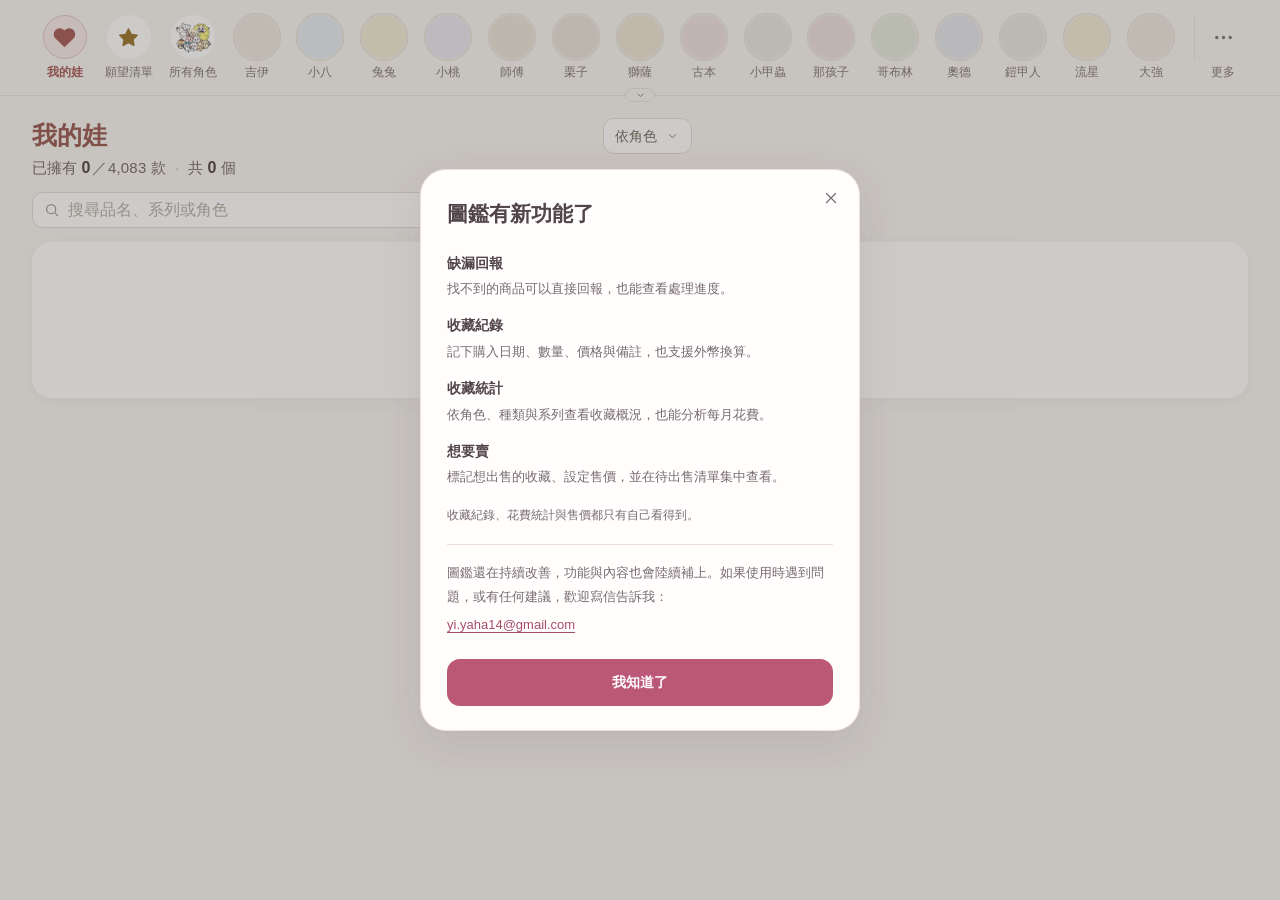
==== 吉伊卡哇圖鑑/index.html @ 2efb7749 "頁面更新" ====
<!doctype html>
<html lang="zh-Hant-TW">
<head>
  <meta charset="utf-8">
  <meta name="viewport" content="width=device-width, initial-scale=1">
  <meta name="theme-color" content="#F7F5F1">
  <meta name="description" content="依角色、種類與系列瀏覽吉伊卡哇商品，整理我的娃。">
  <meta property="og:type" content="website">
  <meta property="og:locale" content="zh_TW">
  <meta property="og:site_name" content="吉伊卡哇圖鑑">
  <meta property="og:title" content="吉伊卡哇圖鑑">
  <meta property="og:description" content="依角色、種類與系列瀏覽吉伊卡哇商品，整理我的娃。">
  <meta property="og:image" content="https://yi-yaha.github.io/chiikawa-collection/assets/favicon-512.png">
  <meta property="og:image:type" content="image/png">
  <meta property="og:image:width" content="512">
  <meta property="og:image:height" content="512">
  <meta property="og:image:alt" content="吉伊卡哇圖鑑的吉伊圖示">
  <meta name="twitter:card" content="summary">
  <meta name="twitter:title" content="吉伊卡哇圖鑑">
  <meta name="twitter:description" content="依角色、種類與系列瀏覽吉伊卡哇商品，整理我的娃。">
  <meta name="twitter:image" content="https://yi-yaha.github.io/chiikawa-collection/assets/favicon-512.png">
  <meta name="twitter:image:alt" content="吉伊卡哇圖鑑的吉伊圖示">
  <title>吉伊卡哇圖鑑</title>
  <link rel="icon" type="image/x-icon" sizes="16x16 32x32 48x48" href="./favicon.ico?v=02b96246e090374e">
  <link rel="icon" type="image/png" sizes="16x16" href="./assets/favicon-16.png?v=c9e48b28753a9ed9">
  <link rel="icon" type="image/png" sizes="32x32" href="./assets/favicon-32.png?v=df3fbaeb64ed74fc">
  <link rel="icon" type="image/png" sizes="512x512" href="./assets/favicon-512.png?v=26e9acd5b5eeaf6b">
  <link rel="apple-touch-icon" sizes="180x180" href="./assets/apple-touch-icon.png?v=60efe155ab7622e9">
  <link rel="stylesheet" href="./styles.css?v=72b4edb3da004c3e">
  <link rel="stylesheet" href="./purchase.css?v=72b4edb3da004c3e">
  <link rel="stylesheet" href="./account.css?v=72b4edb3da004c3e">
  <link rel="stylesheet" href="./collection-overview.css?v=72b4edb3da004c3e">
  <link rel="stylesheet" href="./report.css?v=72b4edb3da004c3e">
  <script type="module" src="./app.mjs?v=72b4edb3da004c3e"></script>
  <meta name="chiikawa-site-version" content="72b4edb3da004c3e">
</head>
<body>
  <a class="skip-link" href="#catalog">跳到圖鑑內容</a>
  <header class="site-header">
    <div class="header-inner">
      <nav class="character-nav" id="character-nav" aria-label="選擇我的娃、願望清單、所有角色或個別角色">
        <div class="character-picker-heading" id="character-picker-heading" hidden><span class="character-picker-title">所有角色</span><span class="character-sort-hint">長按拖曳頭貼，調整順序</span></div>
        <span id="character-sort-help" class="visually-hidden">展開後可長按拖曳角色頭貼調整順序，或按住 Alt 搭配方向鍵移動。我的娃、願望清單與所有角色固定在最前面。</span>
        <span id="character-sort-status" class="visually-hidden" role="status" aria-live="polite"></span>
        <div id="character-tabs" class="character-tabs"><span class="loading-label">載入角色…</span></div>
        <button class="icon-button character-toggle" id="character-toggle" type="button" aria-label="展開所有角色" aria-expanded="false" aria-controls="character-tabs" disabled><span data-icon="chevron"></span></button>
      </nav>
      <div class="header-actions">
        <div class="menu-anchor">
          <button class="more-tab" id="more-button" aria-label="更多選項" aria-expanded="false" aria-controls="more-menu"><span class="more-avatar"><span data-icon="more"></span><span id="more-notification-dot" class="notification-dot" aria-hidden="true" hidden></span></span><span>更多</span></button>
          <div class="more-menu" id="more-menu" hidden>
            <button id="open-account" aria-haspopup="dialog" aria-controls="account-dialog"><span data-icon="person"></span><span class="account-menu-copy"><span id="account-menu-name">個人資料</span><small id="account-menu-status">登入，讓收藏跟著你</small></span></button>
            <button id="open-friends" aria-haspopup="dialog" aria-controls="friends-dialog"><span data-icon="friends"></span>好友<span id="friends-menu-badge" class="friends-menu-badge" hidden></span></button>
            <div class="menu-divider"></div>
            <button id="open-settings" aria-haspopup="dialog" aria-controls="settings-dialog" disabled><span data-icon="sliders"></span>收藏設定</button>
            <button id="open-selling" aria-haspopup="dialog" aria-controls="selling-dialog" disabled><span data-icon="sale"></span>待出售清單</button>
            <div class="menu-divider"></div>
            <button id="open-data"><span data-icon="box"></span>資料管理</button>
            <button id="open-guide" aria-haspopup="dialog" aria-controls="guide-dialog"><span data-icon="info"></span>使用說明</button>
            <button id="share-catalog" type="button"><span data-icon="share"></span>分享圖鑑</button>
          </div>
        </div>
      </div>
    </div>
  </header>
  <main class="page-shell">
    <section id="catalog" class="catalog" aria-labelledby="catalog-title">
      <div class="catalog-heading">
        <div class="catalog-title-row">
          <h1 id="catalog-title"></h1>
          <label hidden><select id="grouping-select" aria-label="排列方式" disabled><option value="character">依角色</option><option value="type">依種類</option><option value="series">依系列</option></select></label>
        </div>
        <p id="result-count" class="layout-summary" role="status" aria-live="polite">正在整理圖鑑…</p>
      </div>
      <div class="filters">
        <div class="filter-controls">
          <div class="search-filter-row">
            <label class="search-control"><span data-icon="search"></span><input id="catalog-search" type="search" placeholder="搜尋品名、系列或角色" aria-label="搜尋品名、系列名稱或角色" autocomplete="off"></label>
            <button class="filter-toggle" id="filter-toggle" aria-label="展開地區、種類與系列篩選" aria-expanded="false" aria-controls="filter-options"><span data-icon="sliders"></span><span id="filter-toggle-label">篩選</span><span class="filter-count" id="filter-count" hidden>0</span><span class="filter-toggle-chevron" data-icon="chevron"></span></button>
          </div>
          <div id="filter-options" class="filter-options" hidden>
            <label class="select-control"><select id="region-filter" aria-label="篩選地區"><option value="">全部地區</option></select><span data-icon="chevron"></span></label>
            <label class="select-control"><select id="type-filter" aria-label="篩選種類"><option value="">全部種類</option></select><span data-icon="chevron"></span></label>
            <div class="series-anchor">
              <button id="series-toggle" class="select-control series-toggle" aria-label="篩選系列：全部系列" aria-haspopup="dialog" aria-expanded="false" aria-controls="series-popover"><span id="series-label">全部系列</span><span data-icon="chevron"></span></button>
              <div id="series-popover" class="series-popover" role="dialog" aria-label="選擇系列" hidden>
                <div class="series-popover-tools">
                  <div class="series-search-wrap"><span data-icon="search"></span><input id="series-search" type="search" placeholder="搜尋系列或分類" aria-label="搜尋系列或分類" autocomplete="off"></div>
                  <button type="button" class="series-popover-close" data-close-filter-menu aria-label="關閉系列選單"><span data-icon="close"></span></button>
                </div>
                <div id="series-options" class="series-options"></div>
              </div>
            </div>
          </div>
        </div>
      </div>
      <div class="catalog-toolbar">
        <div class="ownership-control" id="ownership-control" role="group" aria-label="篩選擁有狀態" hidden>
          <button type="button" data-ownership="all" class="active" aria-pressed="true">全部</button>
          <button type="button" data-ownership="owned" aria-pressed="false">已擁有</button>
          <button type="button" data-ownership="unowned" aria-pressed="false">未擁有</button>
        </div>
      </div>
      <p id="result-context" class="result-context" role="status" aria-live="polite" hidden></p>
      <div class="filter-summary"><div id="active-filters" class="active-filters"></div><button id="reset-filters" class="text-button" hidden><span data-icon="reset"></span>重設篩選</button></div>
      <div id="catalog-content" aria-busy="true"><div class="product-grid skeleton-grid" aria-hidden="true"><div></div><div></div><div></div><div></div><div></div><div></div></div></div>
    </section>

  </main>
  <footer class="privacy-footer"><a href="./privacy.html">隱私權與資料說明</a></footer>

  <dialog id="detail-dialog" class="detail-dialog" aria-labelledby="detail-title"><div id="detail-content"></div></dialog>
  <dialog id="guide-dialog" class="panel-dialog guide-dialog" aria-labelledby="guide-title" aria-describedby="guide-description">
    <div class="dialog-heading"><h2 id="guide-title">使用說明</h2><button class="icon-button" data-close="guide-dialog" aria-label="關閉使用說明" autofocus><span data-icon="close"></span></button></div>
    <p id="guide-description" class="dialog-description">記錄收藏、查看花費，或回報還沒收錄的商品。點選下方項目查看操作方式。</p>
    <p class="guide-example">同一款有 <strong>3 個</strong>，就是 <strong>1 款、3 個</strong>。</p>
    <div class="guide-topics">
      <details class="guide-topic" open>
        <summary>怎麼記錄收藏與願望？<span data-icon="chevron"></span></summary>
        <div class="guide-copy">
          <p>在角色圖鑑、所有角色與「我的娃」裡，點商品圖片切換收藏，加入時先記為 1 個並顯示實心愛心；取消後愛心完全消失。點右下角的 ⓘ 開啟商品詳情，可以調整收藏數量。</p>
          <p>還沒擁有、但想收藏的商品，可以點星星加入願望清單。在願望清單裡，點圖片不會變更收藏或願望；點星星並確認後才會移除。要加入收藏，可點 ⓘ 進入商品詳情操作，加入後會自動移出願望清單；願望不計入已收藏款數與持有個數。</p>
          <p>將收藏數量調為 0，就會移出「我的娃」。已填寫的購入紀錄仍會保留；誤刪收藏時，可按提示中的「復原」。</p>
        </div>
      </details>
      <details class="guide-topic">
        <summary>怎麼記錄購入日期、金額與備註？<span data-icon="chevron"></span></summary>
        <div class="guide-copy">
          <p>開啟商品詳情後，在收藏數量下方點鉛筆圖示，填寫這筆的數量、購入日期、單價與備註。日期與金額都可選填，只記備註也可以。</p>
          <p>金額請填<strong>每個的單價</strong>。例如同筆買 3 個、每個 500 元，合計就是 1,500 元；不同日期或價格可分筆記錄。</p>
          <p>需要換算外幣時，先選幣別；台幣、外幣與匯率任填兩格，就會自動計算另一格。填寫完成後，記得按「儲存」。</p>
          <p>減少收藏數量時，購入紀錄仍會保留；刪除購入紀錄則不會改變收藏數量。</p>
        </div>
      </details>
      <details class="guide-topic">
        <summary>怎麼查看收藏統計與花費？<span data-icon="chevron"></span></summary>
        <div class="guide-copy">
          <p>到右上角「⋯ → 收藏統計」，在「收藏概況」查看已收藏款數與持有個數，並依角色、種類或系列查看明細。篩選地區、種類及系列時，概況中的數字與完整度會一起更新。</p>
          <p>「花費分析」可選擇 3、6 或 12 個月，再左右滑動查看其他時段。日期、花費合計、圖表與明細會一起更新。</p>
          <p>點「明細」、月份或花費分布中的項目，可以查看對應的購入紀錄。</p>
          <p>花費依<strong>台幣單價 × 數量</strong>計算，未填台幣金額或購入日期的紀錄不列入這裡的花費合計，原有紀錄仍保留。</p>
        </div>
      </details>
      <details class="guide-topic">
        <summary>怎麼使用「想要賣」與待出售清單？<span data-icon="chevron"></span></summary>
        <div class="guide-copy">
          <p>在商品詳情開啟「想要賣」，可填寫台幣售價，商品圖片會出現紅色「FOR SALE」標示。設定與售價會自動儲存，關閉「想要賣」也會保留上次售價。</p>
          <p>到「⋯ → 待出售清單」，可集中查看已標記、且仍有收藏數量的商品；點圖片可開啟商品詳情。</p>
          <p>賣出後，請自行調整收藏數量；數量為 0 時會移出清單。購入紀錄會保留，目前不記錄出售收入。這份清單與售價只有自己看得到。</p>
        </div>
      </details>
      <details class="guide-topic">
        <summary>找不到商品，怎麼回報？<span data-icon="chevron"></span></summary>
        <div class="guide-copy">
          <p>先試著搜尋品名、系列或角色；如果還沒收錄，到「⋯ → 回報缺少商品」填寫商品或系列名稱，再提供參考連結或商品圖片，也可以補充缺少的款式。</p>
          <p>不用登入也能回報，最多可附 3 張圖片。送出後，到回報頁面的「我的回報」查看處理進度與回覆；有更新時，「⋯」與回報入口會顯示提醒。</p>
          <p>未登入時，請用原本的瀏覽器查看回報；登入後送出的回報，可在同一帳號的其他裝置查看。回報內容與圖片不會直接公開。</p>
        </div>
      </details>
      <details id="guide-progress" class="guide-topic">
        <summary>收藏款數、持有個數與進度怎麼算？<span data-icon="chevron"></span></summary>
        <div class="guide-copy">
          <p>標題下的「已擁有」是目前角色或圖鑑範圍內擁有的不同款數，斜線後是收錄總款數；總個數則包含同款重複收藏的數量。</p>
          <p>到「⋯ → 收藏設定」勾選想納入目標的種類，就會計入角色頭貼外圈的進度，種類名稱旁也會顯示「目標」。同款有多個，進度仍只計 1 款。</p>
          <p>未勾選的種類照常記錄收藏款數與持有個數。搜尋與篩選只縮小下方商品清單，標題下保留目前角色或整個圖鑑的總覽，頭貼外圈仍顯示該角色的整體目標進度。</p>
          <p>自己與好友的「收藏概況」都依實際收藏計算，不受收藏目標的勾選影響。系列完整度以目前篩選範圍的圖鑑款數計算。</p>
        </div>
      </details>
      <details class="guide-topic">
        <summary>怎麼搜尋、篩選與調整畫面？<span data-icon="chevron"></span></summary>
        <dl class="guide-options">
          <div><dt>搜尋與篩選</dt><dd>可搜尋品名、系列或角色。角色圖鑑與所有角色可切換「全部／已擁有／未擁有」，再搭配搜尋右側篩選圖示中的地區、種類與系列。系列可逐層展開與搜尋；收起篩選區後，已選條件仍會套用，圖示旁的小圓點表示已有篩選條件。</dd></div>
          <div><dt>排列方式</dt><dd>點選圖鑑標題右側的排列按鈕，可選擇依角色、種類或系列排列，選項依目前頁面顯示。選擇特定系列時，會切換為依系列排列。</dd></div>
          <div><dt>角色順序</dt><dd>展開上方頭貼列後，長按並拖曳角色；電腦可直接拖曳。順序會自動儲存，「我的娃」與願望清單也會沿用。</dd></div>
          <div><dt>暱稱與頭貼</dt><dd>登入後，到「⋯ → 個人資料」修改。</dd></div>
        </dl>
      </details>
      <details class="guide-topic">
        <summary>怎麼查看好友的收藏？<span data-icon="chevron"></span></summary>
        <div class="guide-copy">
          <p>登入後，到「⋯ → 好友」加入好友，就能查看彼此的收藏與願望清單，也能比較收藏。</p>
          <p>查看好友的商品時，點圖片或 ⓘ 可以開啟詳情。這裡的收藏、願望與購入紀錄操作，都是更新<strong>自己的圖鑑</strong>，不會更改好友的資料。</p>
          <p>購入紀錄、花費統計與販售設定只有自己看得到，好友無法查看。</p>
        </div>
      </details>
      <details class="guide-topic">
        <summary>紀錄會存在哪裡？怎麼備份？<span data-icon="chevron"></span></summary>
        <div class="guide-copy">
          <p>未登入時，紀錄儲存在目前使用的瀏覽器；登入後可與帳號同步，在手機與電腦接續使用。</p>
          <p>到「⋯ → 資料管理」可匯出或匯入備份，保留收藏數量、購入紀錄、願望清單、販售設定與售價、角色順序及收藏設定。</p>
          <p>同一份備份重複匯入，數量不會累加；同款保留較大的收藏數量，購入紀錄與販售設定則保留目前已有的內容。</p>
        </div>
      </details>
      <details class="guide-topic">
        <summary>有問題或建議，怎麼聯絡？<span data-icon="chevron"></span></summary>
        <div class="guide-copy">
          <p>圖鑑還在持續改善，功能與內容也會陸續補上。如果使用時遇到問題，或有任何建議，歡迎寫信告訴我：</p>
          <p><a href="mailto:yi.yaha14@gmail.com">yi.yaha14@gmail.com</a></p>
          <p>如果是商品或系列還沒收錄，也可以直接使用「⋯ → 回報缺少商品」。</p>
        </div>
      </details>
    </div>
    <div class="guide-footer"><button class="primary-button" data-close="guide-dialog">知道了</button></div>
  </dialog>
  <dialog id="remove-dialog" class="panel-dialog compact-dialog" aria-labelledby="remove-title" aria-describedby="remove-description"><div class="warning-icon" data-icon="heart"></div><h2 id="remove-title">移出我的娃？</h2><p id="remove-description"></p><div class="confirm-actions"><button class="secondary-button" data-close="remove-dialog" autofocus>先保留</button><button class="danger-button" id="confirm-remove">確認移除</button></div></dialog>
  <dialog id="selling-dialog" class="panel-dialog selling-dialog" aria-labelledby="selling-title">
    <div class="selling-dialog-header"><div class="dialog-heading"><div class="selling-title-line"><h2 id="selling-title">待出售清單</h2><button type="button" id="selling-info" class="icon-button selling-info" aria-label="待出售清單說明" aria-haspopup="dialog" aria-controls="selling-help" aria-expanded="false"><span data-icon="info"></span></button></div><button class="icon-button" data-close="selling-dialog" aria-label="關閉待出售清單" autofocus><span data-icon="close"></span></button></div><p id="selling-count" class="selling-count" aria-live="polite"></p></div>
    <div id="selling-content"></div>
  </dialog>
  <dialog id="selling-help" class="panel-dialog selling-help" aria-labelledby="selling-help-title">
    <h2 id="selling-help-title">待出售清單說明</h2>
    <p>賣出後，調整收藏數量；數量為 0 時，會自動移出清單。</p>
    <p>購入紀錄會保留，不記錄出售收入。</p>
    <div class="selling-help-actions"><button type="button" class="secondary-button" data-close="selling-help">知道了</button></div>
  </dialog>
  <dialog id="settings-dialog" class="panel-dialog settings-dialog" aria-labelledby="settings-title" aria-describedby="settings-description">
    <div class="dialog-heading"><h2 id="settings-title">收藏設定</h2><button class="icon-button" data-close="settings-dialog" aria-label="關閉收藏設定" autofocus><span data-icon="close"></span></button></div>
    <p id="settings-description" class="dialog-description">勾選的種類會標示「目標」，並計入角色頭貼外圈進度。<br>所有種類的實際收藏款數與持有個數都會完整記錄。</p>
    <fieldset class="progress-types"><legend>納入收藏目標</legend><div id="progress-type-options" class="progress-type-options"></div></fieldset>
    <p class="settings-note">設定會自動儲存，並隨收藏備份保留。<button id="settings-guide" class="guide-link" aria-haspopup="dialog" aria-controls="guide-dialog">看看進度怎麼算</button></p>
    <div class="settings-footer"><button class="primary-button" data-close="settings-dialog">完成</button></div>
  </dialog>
  <dialog id="data-dialog" class="panel-dialog" aria-labelledby="data-title">
    <div class="dialog-heading"><div><h2 id="data-title">資料管理</h2></div><button class="icon-button" data-close="data-dialog" aria-label="關閉資料管理"><span data-icon="close"></span></button></div>
    <p id="data-description" class="dialog-description">目前收藏儲存在這台裝置。登入帳號後，可以在手機與電腦接續使用，也能繼續匯出備份。</p>
    <div id="cloud-sync-status" class="cloud-sync-status" role="status"><span id="cloud-sync-label">收藏儲存在這台裝置</span><button id="sync-now" class="text-button" hidden>立即同步</button><button id="resolve-sync" class="text-button" hidden>處理同步差異</button></div>
    <button id="import-guest-collection" class="text-button guest-import-button" hidden>帶入這台裝置原有的收藏</button>
    <div class="data-summary"><span data-icon="heart"></span><div><strong id="data-count">0 款收藏，共 0 個</strong><span id="data-wish-count">願望清單 0 款</span></div></div>
    <button id="export-data" class="data-action"><span data-icon="download"></span><span><strong>匯出收藏備份</strong><small>保存收藏數量、願望清單與角色順序</small></span><span data-icon="arrow-right"></span></button>
    <button id="import-data" class="data-action"><span data-icon="upload"></span><span><strong>匯入收藏備份</strong><small>合併收藏與願望清單，套用備份中的排列設定</small></span><span data-icon="arrow-right"></span></button>
    <input id="import-file" type="file" accept="application/json,.json" hidden>
    <p id="data-message" class="data-message" role="status"></p>
    <div class="danger-zone"><div><strong>清除收藏紀錄</strong><p>清空「我的娃」，願望清單與角色順序會保留。</p></div><button id="ask-clear" class="danger-button">清除紀錄</button></div>
  </dialog>
  <dialog id="clear-dialog" class="panel-dialog compact-dialog" aria-labelledby="clear-title"><div class="warning-icon" data-icon="heart"></div><h2 id="clear-title">清除所有收藏紀錄？</h2><p id="clear-description">「我的娃」將會清空，商品圖鑑與角色順序會保留。建議先匯出備份。</p><div class="confirm-actions"><button class="secondary-button" data-close="clear-dialog">先保留</button><button class="danger-button" id="confirm-clear">確認清除收藏</button></div></dialog>
  <div id="toast" class="toast" role="status" aria-live="polite" hidden><span data-icon="check"></span><span id="toast-message"></span><button id="toast-undo" hidden>復原</button></div>
  <noscript><p class="noscript">請開啟瀏覽器的 JavaScript，才能瀏覽圖鑑和儲存收藏。</p></noscript>
</body>
</html>
---- 吉伊卡哇圖鑑/styles.css ----
/* Soft Minimal UI: shared colors, surfaces, and component radii. */
.toast.toast-warning{top:var(--toast-top,16px);bottom:auto;left:var(--toast-left,50%);max-width:var(--toast-width,calc(100vw - 32px));padding:8px 14px;border:0;border-radius:10px;background:var(--coral);color:#fff;box-shadow:0 6px 20px rgba(90,40,40,.2);gap:8px;font-size:13px;line-height:20px;pointer-events:none;opacity:0;transform:translate(-50%,-4px);transition:opacity 160ms ease-out,transform 160ms ease-out}
.toast.toast-warning>[data-icon]{color:#fff}.toast.toast-warning svg{width:16px;height:16px}
.toast.toast-warning.is-visible{opacity:1;transform:translate(-50%,0)}
@media(prefers-reduced-motion:reduce){.toast.toast-warning,.toast.toast-warning.is-visible{transform:translateX(-50%);transition:opacity 160ms ease-out}}
html[data-focus-mode="keyboard"] .toast.toast-warning{transition:none;transform:translateX(-50%)}
:root {
  --wish: #9B772E;
  --wish-bg: #FAF2DF;
  --bg: #F7F5F1;
  --paper: #FFFFFF;
  --ink: #38332F;
  --muted: #8F867E;
  --line: #E9E3DC;
  --control-line: var(--line);
  --coral: #A75D59;
  --coral-dark: #914E4A;
  --pink: #F6EAE7;
  --owned-line: #E7B4BE;
  --action-pink: var(--owned-line);
  --action-pink-hover: #DFA5B1;
  --action-pink-ink: #633F49;
  --action-pink-soft: #FCF0F3;
  --owned-bg: #FEFAFB;
  --sage: #E8EDE3;
  --blue: #E6EDF0;
  --radius: 20px;
  --control-radius: 14px;
  --shadow: 0 4px 16px rgba(60, 45, 35, 0.04);
  --focus-ring: 0 0 0 3px rgba(167, 93, 89, 0.18);
}
*{box-sizing:border-box}html{scroll-behavior:smooth;scroll-padding-top:96px}body{margin:0;background:var(--bg);color:var(--ink);font-family:-apple-system,BlinkMacSystemFont,"PingFang TC","Noto Sans TC","Microsoft JhengHei",sans-serif;font-size:14px;line-height:1.6;-webkit-font-smoothing:antialiased}button,input,select{font:inherit}button,a,input,select,textarea,dialog,[tabindex]{-webkit-tap-highlight-color:transparent}button{color:inherit;cursor:pointer}button{border:0;background:none}button:disabled{cursor:not-allowed;opacity:.35}a{color:inherit;text-decoration:none}button,input,select,a{outline-offset:4px}:focus{outline:none}dialog:focus{outline:none}:where(html:not([data-focus-mode="pointer"])) :where(button,a[href],input,select,textarea,[tabindex]):focus-visible{outline:2px solid var(--coral);outline-offset:4px}button,select{touch-action:manipulation}img{max-width:100%;display:block}svg{display:block;width:20px;height:20px;fill:none;stroke:currentColor;stroke-width:1.6;stroke-linecap:round;stroke-linejoin:round;flex-shrink:0}[data-icon]{display:inline-flex;flex-shrink:0;align-items:center;justify-content:center}[hidden]{display:none!important}h1,h2,h3,p{margin:0}button{transition:background .16s,color .16s,box-shadow .16s,transform .16s}button:active{transform:translateY(1px)}.skip-link{position:fixed;top:-60px;left:20px;background:var(--ink);color:white;z-index:100;padding:12px}.skip-link:focus{top:8px}.site-header{height:82px;background:var(--bg);border-bottom:1px solid var(--line);position:sticky;top:0;z-index:30;backdrop-filter:none}.header-inner{max-width:1400px;margin:auto;height:100%;padding:0 48px;display:flex;align-items:center;justify-content:space-between;gap:16px}.brand{display:flex;gap:11px;align-items:center;font-size:21px;font-weight:750;letter-spacing:1px;white-space:nowrap}.brand-icon{width:43px;height:43px;color:#665a50;background:#f4e1d8;border-radius:14px;display:grid;place-items:center}.brand-icon svg{width:35px;height:35px;stroke:none;fill:currentColor}.brand-light{font-weight:450;margin-left:5px}.brand-dot{font-size:17px;color:var(--coral);margin-left:7px}.header-actions{display:flex;align-items:center;gap:23px}.save-state{color:var(--muted);font-size:12px;display:flex;gap:7px;align-items:center}.save-state>span{background:#93a28a;width:6px;height:6px;border-radius:50%}.header-collection{display:flex;align-items:center;gap:8px;font-size:13px;font-weight:650;padding:9px 13px;border:1px solid var(--line);border-radius:10px;background:white}.header-collection svg{width:17px;height:17px;color:var(--coral)}.count-badge{min-width:21px;background:var(--pink);border-radius:6px;color:var(--coral-dark);font-size:11px;padding:0 5px}.icon-button{width:40px;height:40px;border-radius:var(--control-radius);display:grid;place-items:center;color:var(--muted)}@media(hover:hover) and (pointer:fine){.icon-button:hover{background:var(--paper);color:var(--ink)}}.menu-anchor{position:relative}.more-menu{position:absolute;right:0;top:49px;min-width:235px;border:1px solid var(--line);box-shadow:var(--shadow);background:var(--paper);border-radius:var(--radius);padding:8px;z-index:40}.more-menu button{display:flex;align-items:center;gap:10px;text-align:left;width:100%;padding:10px;border-radius:8px}@media(hover:hover) and (pointer:fine){.more-menu button:hover{background:var(--bg)}}.more-menu p{font-size:11px;color:var(--muted);padding:7px 10px;border-top:1px solid var(--line);margin-top:4px}.page-shell{max-width:1400px;padding:34px 48px 0;margin:auto}.hero{min-height:275px;background:#f0eee6;border-radius:22px;position:relative;overflow:hidden;display:flex;align-items:center;justify-content:space-between;padding:31px 44px;background-image:radial-gradient(ellipse at 87% 49%,#faf2df 0,transparent 52%)}.hero-copy{position:relative;z-index:2}.eyebrow{font-size:11px;letter-spacing:2.1px;color:#8b806b;margin-bottom:13px;display:flex;align-items:center;gap:7px}.tiny-flower{color:var(--coral);font-size:18px}.hero h1{font-size:35px;font-weight:700;line-height:1.45;letter-spacing:3px}.hero h1>span{color:var(--coral)}.hero-copy>p{font-size:12px;color:#8d877a;letter-spacing:.6px;margin-top:12px}.hero-note{display:flex;align-items:center;gap:7px;font-size:11px;color:#918772;margin-top:20px}.hero-note svg{width:15px;height:15px;color:#b5a075}.hero-note strong{font-weight:600;color:#6d675a}.hero-art{width:53%;height:260px;position:absolute;right:15px;bottom:0}.hero-doll{position:absolute}.hero-doll img{object-fit:contain;mix-blend-mode:multiply;filter:drop-shadow(0 11px 5px #786a4f12)}.doll-chii{width:200px;height:200px;bottom:12px;left:35%;z-index:3;transform:rotate(-6deg)}.doll-hachi{width:177px;height:177px;bottom:38px;left:6%;transform:rotate(-12deg);z-index:2}.doll-usagi{width:183px;height:205px;bottom:28px;right:2%;transform:rotate(11deg);z-index:1}.doll-hachi>span{position:absolute;top:-14px;left:19px;background:#fffcf5;padding:4px 12px;border:1px solid #e6e0d1;border-radius:12px 12px 1px 12px;color:#92836a;font-size:10px;white-space:nowrap;transform:rotate(5deg)}.art-label{position:absolute;bottom:13px;right:22px;z-index:4;background:#fffdf6ed;box-shadow:0 3px 10px #73664d09;border:1px solid #e8e1d1;padding:6px 13px;border-radius:6px;transform:rotate(-5deg);font-size:10px;letter-spacing:1px;color:#8c7f69;display:flex;align-items:center;gap:7px}.art-label svg{width:13px;height:13px;color:var(--coral)}.art-star{position:absolute;color:#b6a377}.star-one{font-size:34px;top:20px;left:36%;transform:rotate(-15deg)}.star-two{font-size:21px;top:59px;right:0}.art-orbit{position:absolute;width:360px;height:190px;left:20%;bottom:21px;border-radius:50%;border:1px dashed #d2c8ac;transform:rotate(-15deg)}.character-nav{margin-top:26px;border-bottom:1px solid var(--line);padding:0 0 18px}.character-tabs{display:flex;align-items:center;justify-content:space-between;gap:5px;overflow-x:auto;scrollbar-width:thin;scrollbar-color:#d8d1c5 transparent;padding:5px 3px}.character-tab{flex:0 0 83px;display:flex;flex-direction:column;align-items:center;gap:9px;position:relative;padding:7px 6px 5px;border-radius:15px;font-size:12px;color:#8a847b;white-space:nowrap}@media(hover:hover) and (pointer:fine){.character-tab:hover{background:#efebe5}}.character-tab .avatar{width:58px;height:58px;background:var(--avatar-bg,#ece9e1);border-radius:50%;padding:5px;display:grid;place-items:center;border:2px solid transparent;transition:box-shadow .16s,border-color .16s;position:relative}.character-tab .avatar .avatar-portrait{position:absolute;inset:0;border-radius:inherit;overflow:hidden;background:inherit;isolation:isolate}.character-tab .avatar .avatar-portrait img{position:absolute;left:var(--portrait-x);top:var(--portrait-y);width:var(--portrait-size);height:var(--portrait-size);max-width:none;object-fit:contain;mix-blend-mode:multiply}.character-tab .avatar svg{width:23px;height:23px;stroke-width:1.5}.character-tab.active{color:var(--coral);font-weight:650}.character-tab.active .avatar{background:var(--pink);border-color:#e3c6c0;box-shadow:none}.character-tab.mine-tab .avatar{background:#f3e1dc;color:#b67a70}.catalog{padding-top:29px;scroll-margin-top:100px}.catalog-heading{display:flex;align-items:center;justify-content:space-between;gap:15px;margin-bottom:24px}.section-kicker{font-size:10px;letter-spacing:1.4px;color:#9b9487;display:block;margin-bottom:6px}.catalog-heading h2{font-size:25px;font-weight:680;letter-spacing:1px;display:flex;align-items:center;gap:11px}.catalog-heading h2>span{font-size:11px;letter-spacing:0;font-weight:500;background:#ebe9e1;color:#8d8678;padding:2px 9px;border-radius:6px}.catalog-heading p{font-size:12px;color:var(--muted);margin-top:6px;letter-spacing:.2px}.secondary-button,.primary-button,.danger-button{display:inline-flex;align-items:center;justify-content:center;gap:8px;min-height:42px;padding:9px 15px;border-radius:var(--control-radius);font-size:12px;font-weight:600;white-space:nowrap}.secondary-button{background:var(--paper);border:1px solid transparent;color:var(--muted)}@media(hover:hover) and (pointer:fine){.secondary-button:hover{background:var(--paper);border-color:var(--line);color:var(--ink)}}.secondary-button svg{width:16px;height:16px}.primary-button{background:var(--action-pink);color:var(--paper)}@media(hover:hover) and (pointer:fine){.primary-button:hover{background:var(--action-pink-hover)}}.danger-button{background:var(--pink);color:var(--coral-dark);border:1px solid transparent}@media(hover:hover) and (pointer:fine){.danger-button:hover{background:#efdbd6}}.filters{display:flex;align-items:center;justify-content:space-between;gap:20px;background:#fffdf9;border:1px solid var(--line);border-radius:13px;padding:12px 14px}.filter-controls{display:flex;align-items:center;gap:12px;flex:1;min-width:0}.select-control{display:flex;align-items:center;gap:12px;border:1px solid var(--line);border-radius:8px;min-height:40px;background:white;position:relative;padding:0 11px;white-space:nowrap}.control-label{color:#9b9387;font-size:11px;flex-shrink:0}.select-control select{appearance:none;-webkit-appearance:none;border:0;background:transparent;color:var(--ink);font-size:12px;min-width:80px;padding:10px 21px 10px 0;cursor:pointer;max-width:160px}.select-control>span:last-child{pointer-events:none}.select-control>span:last-child svg{width:13px;height:13px}.select-control:has(select)>span:last-child{position:absolute;right:10px}.series-anchor{position:relative}.series-toggle{width:178px;font-size:12px;text-align:left}.series-toggle #series-label{flex:1;min-width:0;overflow:hidden;text-overflow:ellipsis}.search-control{display:flex;align-items:center;gap:8px;min-width:100px;flex:1;padding:0 7px}.search-control svg{width:16px;height:16px;color:#a59c8d}.search-control input{border:0;background:transparent;outline-offset:1px;width:100%;min-width:0;font-size:12px;padding:10px 0;color:var(--ink)}input::placeholder{color:#aaa397}.group-control{display:flex;align-items:center;gap:10px;white-space:nowrap}.group-control>span{font-size:11px;color:#9b9387}.segmented{display:flex;padding:3px;background:#f0eee8;border:1px solid #eae6de;border-radius:8px}.segmented button{display:flex;align-items:center;justify-content:center;gap:5px;padding:6px 10px;font-size:11px;border-radius:5px;color:#999084;white-space:nowrap}.segmented button svg{width:13px;height:13px}.segmented button.active{background:white;box-shadow:0 1px 4px #4d443716;color:#766959;font-weight:650}.series-popover{position:absolute;top:48px;left:0;width:310px;max-width:calc(100vw - 40px);border:1px solid var(--line);background:white;border-radius:14px;box-shadow:var(--shadow);z-index:25;padding:10px}.series-search-wrap{display:flex;align-items:center;gap:8px;border:1px solid var(--line);background:var(--bg);padding:9px 11px;border-radius:8px}.series-search-wrap svg{width:16px;height:16px;color:var(--muted)}.series-search-wrap input{width:100%;min-width:0;border:0;background:transparent;font-size:12px;color:var(--ink)}.series-options{max-height:270px;overflow-y:auto;margin-top:8px;overscroll-behavior:contain}.series-option{display:flex;width:100%;align-items:center;justify-content:space-between;gap:12px;padding:8px 10px;text-align:left;border-radius:7px;font-size:12px}@media(hover:hover) and (pointer:fine){.series-option:hover{background:var(--bg)}}.series-option.selected{background:var(--pink);color:var(--coral-dark)}.series-option small{font-size:10px;color:var(--muted);flex-shrink:0}.series-option-empty{font-size:12px;color:var(--muted);padding:25px 10px;text-align:center}.popover-note{font-size:10px;color:#a69d90;border-top:1px solid var(--line);margin-top:8px;padding:8px 4px 0}.result-bar{display:flex;align-items:center;justify-content:space-between;min-height:50px;gap:12px}.result-bar p{font-size:11px;color:#9b9386}.result-bar strong{font-weight:600;color:#746c5f}.text-button{font-size:11px;color:#8f8270;display:inline-flex;gap:5px;align-items:center;padding:7px 1px}@media(hover:hover) and (pointer:fine){.text-button:hover{color:var(--coral-dark)}}.text-button svg{width:13px;height:13px}.active-filters{display:flex;gap:7px;flex-wrap:wrap}.active-filters:not(:empty){padding:0 0 20px}.filter-chip{font-size:11px;background:#efe9df;border-radius:6px;padding:4px 8px;display:flex;gap:7px;align-items:center;color:#85735e}.filter-chip svg{width:11px;height:11px}.catalog-group{margin:6px 0 34px;content-visibility:auto;contain-intrinsic-size:auto 750px}.group-heading{display:flex;align-items:center;gap:9px;margin-bottom:14px}.group-avatar{width:30px;height:30px;object-fit:contain;mix-blend-mode:multiply}.group-heading h3{font-size:16px;font-weight:650;letter-spacing:.5px}.group-heading>.group-number{font-size:10px;color:var(--muted);padding:1px 7px;border:1px solid var(--line);border-radius:5px}.group-line{height:1px;background:var(--line);flex:1;margin-left:5px}.group-caption{font-size:10px;color:#aaa092;margin-left:4px}.product-grid{display:grid;grid-template-columns:repeat(3,minmax(0,1fr));gap:17px}.product-card{min-width:0;background:var(--paper);border:1px solid transparent;border-radius:var(--radius);overflow:hidden;position:relative;transition:box-shadow .18s,transform .18s,border-color .18s}@media(hover:hover) and (pointer:fine){.product-card:hover{transform:translateY(-2px);box-shadow:var(--shadow);border-color:transparent}}.product-image-button{width:100%;display:block;padding:0;text-align:left}.product-image{position:relative;aspect-ratio:1.08;background:#fbfaf7;padding:19px 15px 10px;overflow:hidden;display:grid;place-items:center}.product-image img{width:100%;height:100%;max-height:260px;object-fit:contain;transition:transform .3s}@media(hover:hover) and (pointer:fine){.product-card:hover .product-image img{transform:scale(1.04)}}.product-type{position:absolute;top:10px;left:10px;z-index:1;background:#f1eee7df;border:1px solid var(--line);border-radius:4px;padding:1px 5px;font-size:9px;color:var(--muted);max-width:65%;overflow:hidden;text-overflow:ellipsis;white-space:nowrap}.collect-button,.product-info-button{position:absolute;right:2px;width:44px;height:44px;border-radius:50%;color:var(--muted);display:grid;place-items:center;z-index:2}.collect-button{top:2px}.product-info-button{bottom:0}.collect-button::before,.product-info-button::before{content:"";position:absolute;inset:6px;border-radius:50%;background:var(--paper)}.collect-button svg,.product-info-button svg{position:relative;width:20px;height:20px;stroke-width:1.6}.collect-button svg{width:17px;height:17px}@media(hover:hover) and (pointer:fine){.collect-button:hover,.product-info-button:hover{color:var(--coral)}}.collect-button.owned::before{background:var(--pink)}@media(hover:hover) and (pointer:fine){.collect-button:hover::before,.product-info-button:hover::before{background:var(--pink)}}.collect-button.owned{color:var(--coral)}.collect-button.owned svg{fill:currentColor}.product-meta .product-character{padding-right:32px}.product-card.owned{border-color:transparent}.product-meta{padding:13px 13px 14px}.product-name{font-size:12px;font-weight:600;line-height:1.6;overflow:hidden;text-overflow:ellipsis;white-space:nowrap}.product-character{display:flex;align-items:center;gap:5px;font-size:10px;color:var(--muted);margin-top:6px}.character-dot{width:5px;height:5px;border-radius:50%;background:var(--dot,#ccbfb0)}.site-footer{padding:28px 0 34px;text-align:center;border-top:1px solid var(--line);margin-top:24px}.footer-flower{color:#c1ab87;font-size:22px}.site-footer p{font-size:12px;letter-spacing:1px;color:#928675;margin-top:6px}.site-footer>span:last-child{display:block;color:#b0a897;font-size:10px;margin-top:7px}.empty-state{padding:64px 20px 70px;text-align:center;border:1px dashed #e3dbcf;border-radius:16px;background:#fdfbf6;margin:9px 0 30px}.empty-icon{margin:0 auto 18px;width:72px;height:72px;border-radius:50%;background:var(--pink);color:#c0897e;display:grid;place-items:center}.empty-icon svg{width:29px;height:29px;stroke-width:1.3}.empty-state h3{font-size:20px;letter-spacing:1px;font-weight:600}.empty-state p{font-size:12px;color:var(--muted);margin:11px auto 22px;max-width:310px;line-height:1.9}.skeleton-grid>div{height:240px;border-radius:13px;background:linear-gradient(110deg,#edeae3 8%,#f6f4ee 18%,#edeae3 33%);background-size:250% 100%;animation:shimmer 1.5s linear infinite}.loading-label{padding:24px;color:var(--muted);font-size:12px}@keyframes shimmer{to{background-position:-250% 0}}
dialog{position:fixed;top:var(--dialog-top,0px);bottom:calc(100% - var(--dialog-top,0px) - var(--dialog-height,100dvh));margin-block:auto;color:var(--ink);border:1px solid var(--line);border-radius:var(--radius);padding:0;box-shadow:0 12px 40px rgba(60,45,35,.10);max-height:calc(var(--dialog-height,100dvh) - 44px);overflow:auto;background:var(--paper)}dialog::backdrop{background:#38332f40}body:has(dialog[open]){overflow:hidden}.panel-dialog{width:490px;max-width:calc(100vw - 32px);padding:28px}.dialog-heading{display:flex;align-items:center;justify-content:space-between;gap:10px}.dialog-heading h2{font-size:22px;letter-spacing:1px;font-weight:650}.dialog-description{font-size:12px;line-height:1.9;color:var(--muted);margin:15px 0 20px}.dialog-footer{display:flex;align-items:center;justify-content:space-between;gap:15px;border-top:1px solid var(--line);padding-top:18px;margin-top:20px}.dialog-footer .primary-button{min-width:90px}.data-summary{display:flex;gap:13px;align-items:center;background:var(--pink);border:1px solid transparent;border-radius:var(--control-radius);padding:15px;margin:22px 0 16px;color:var(--coral-dark)}.data-summary>[data-icon]{width:38px;height:38px;border-radius:50%;background:#fff7f2}.data-summary strong{font-size:15px;display:block}.data-summary div>span{display:block;font-size:10px;color:var(--muted);margin-top:3px}.data-action{display:flex;gap:13px;align-items:center;width:100%;padding:15px 4px;border-bottom:1px solid var(--line);text-align:left}.data-action>[data-icon]:first-child{color:var(--muted)}.data-action>span:nth-child(2){flex:1}.data-action strong{font-size:13px;font-weight:600;display:block}.data-action small{font-size:10px;color:var(--muted);display:block;margin-top:4px}.data-action>[data-icon]:last-child{color:var(--muted)}.data-message{font-size:11px;color:var(--muted);margin:12px 0}.data-message.error{color:#ae5b4d}.danger-zone{border-top:1px dashed #dfcfc5;margin-top:30px;padding-top:20px;display:flex;align-items:center;gap:15px}.danger-zone strong{font-size:12px;font-weight:600}.danger-zone p{font-size:10px;color:var(--muted);margin-top:5px}.danger-zone .danger-button{margin-left:auto;font-size:11px;min-height:36px;padding:7px 11px}.compact-dialog{text-align:center;width:390px;padding:30px}.warning-icon{display:grid;margin:0 auto 20px;width:54px;height:54px;border-radius:50%;background:var(--pink);color:var(--coral)}.warning-icon svg{width:25px;height:25px}.compact-dialog h2{font-size:20px;font-weight:650}.compact-dialog>p{font-size:12px;color:var(--muted);line-height:1.9;margin:14px 0 24px}.confirm-actions{display:flex;justify-content:center;gap:10px}.detail-dialog{width:790px;max-width:calc(100vw - 32px)}.detail-layout{display:grid;grid-template-columns:1fr 1fr;position:relative}.detail-close{position:absolute;right:12px;top:12px;z-index:3;background:#fffdf9de}.detail-visual{background:#fff;min-height:390px;display:grid;place-items:center;padding:38px}.detail-visual img{width:100%;max-height:340px;object-fit:contain}.detail-info{padding:48px 30px 30px;display:flex;flex-direction:column;align-items:flex-start}.detail-eyebrow{display:flex;gap:7px;font-size:10px;margin-bottom:14px}.detail-eyebrow span{background:var(--bg);padding:3px 9px;border-radius:6px;color:var(--muted)}.detail-eyebrow span+span{background:var(--bg);color:var(--muted)}.detail-info h2{font-size:25px;line-height:1.5;font-weight:650;letter-spacing:.8px}.detail-subtitle{font-size:11px;color:#a09585;margin-top:10px}.detail-info dl{width:100%;display:grid;grid-template-columns:54px 1fr;gap:12px 14px;font-size:11px;margin:25px 0}.detail-info dt{color:var(--muted)}.detail-info dd{margin:0;overflow-wrap:anywhere}.detail-info .primary-button{width:100%;margin-top:auto;min-height:44px}.detail-info .primary-button svg{width:17px;height:17px}.detail-info .primary-button.is-owned{background:var(--pink);color:var(--coral-dark)}.detail-info .primary-button.is-owned svg{fill:currentColor}.detail-link{font-size:11px;color:var(--muted);display:flex;align-items:center;gap:5px;margin:14px auto 0}.detail-link svg{width:12px;height:12px}.toast{position:fixed;bottom:25px;left:50%;transform:translateX(-50%);z-index:100;background:#514b41;color:white;border:1px solid #6b6252;border-radius:12px;box-shadow:0 7px 35px #3b352127;display:flex;align-items:center;gap:10px;padding:13px 18px;font-size:12px;width:max-content;max-width:calc(100vw - 32px)}.toast>[data-icon]{color:#dbc7a7}.toast svg{width:15px;height:15px}.toast button{color:#f0d3a6;font-size:12px;border-left:1px solid #ffffff30;padding-left:11px;margin-left:4px}.image-fallback{font-size:11px;color:#b4a58f;display:flex;flex-direction:column;gap:7px;align-items:center;justify-content:center;min-height:100px}.image-fallback svg{width:32px;height:32px;stroke-width:1}.noscript{text-align:center;padding:40px}
@media(min-width:1450px){.hero-art{right:50px;width:54%}.doll-chii{left:36%}.doll-hachi{left:10%}.doll-usagi{right:7%}.hero{min-height:290px}.hero-art{height:280px}.doll-chii{width:218px;height:218px}.doll-hachi{width:195px;height:195px}.doll-usagi{width:205px;height:224px}}
@media(max-width:1200px){.header-inner{padding:0 32px}.page-shell{padding:27px 32px 0}.product-grid{grid-template-columns:repeat(3,minmax(0,1fr));gap:14px}.character-tab{flex-basis:74px;font-size:11px}.character-tab .avatar{width:51px;height:51px}.hero{padding:30px;min-height:260px}.hero h1{font-size:32px}.hero-art{width:51%;right:9px}.doll-chii{width:173px;height:173px;left:31%;bottom:25px}.doll-hachi{width:154px;height:154px;left:0;bottom:48px}.doll-usagi{width:160px;height:184px;right:0;bottom:41px}.art-orbit{width:280px;left:12%}.art-label{right:20px;bottom:21px}.filters{gap:12px}.filter-controls{gap:8px}.series-toggle{width:155px}.segmented button{padding:6px 8px}.group-control{gap:7px}.select-control{gap:9px}.group-caption{display:none}}
@media(max-width:1000px){.product-grid{grid-template-columns:repeat(3,minmax(0,1fr))}.character-tabs{justify-content:flex-start;gap:10px}.character-tab{flex-basis:69px}.hero-art{width:49%}.hero h1{font-size:30px;letter-spacing:2px}.doll-hachi{width:135px;height:135px;left:-4%;bottom:52px}.doll-chii{width:160px;height:160px;left:27%;bottom:30px}.doll-usagi{width:145px;height:165px;right:-4%;bottom:46px}.doll-hachi>span{font-size:9px;left:5px;top:-25px}.art-star.star-one{top:37px;left:45%}.filters{flex-wrap:wrap;gap:12px}.filter-controls{flex-basis:100%}.group-control{justify-content:flex-end;width:100%}.search-control{padding-left:15px}.filters{padding:12px}.group-control>span{margin-right:2px}.hero-copy>p{font-size:11px}.save-state{display:none}}
@media(max-width:700px){.site-header{height:68px}.header-inner{padding:0 20px}.brand{font-size:17px;gap:8px;letter-spacing:.5px}.brand-icon{width:35px;height:35px;border-radius:11px}.brand-icon svg{width:30px;height:30px}.brand-light{margin-left:3px}.brand-dot{display:none}.header-actions{gap:8px}.header-collection{padding:7px 9px;gap:5px;font-size:11px}.header-collection>span:nth-child(2){display:none}.header-collection svg{width:16px;height:16px}.icon-button{width:34px;height:34px}.page-shell{padding:20px 20px 0}.hero{min-height:225px;border-radius:17px;padding:24px}.hero h1{font-size:26px;letter-spacing:1.5px;line-height:1.5}.eyebrow{font-size:9px;letter-spacing:1.2px;margin-bottom:9px}.tiny-flower{font-size:14px}.hero-copy>p{font-size:10px;max-width:172px;line-height:1.8;margin-top:10px}.hero-note{font-size:9px;margin-top:14px;gap:5px}.hero-note svg{width:12px;height:12px}.hero-art{width:47%;height:216px;right:0;bottom:0}.doll-chii{width:122px;height:122px;left:8%;bottom:14px}.doll-hachi{width:105px;height:105px;left:4%;bottom:95px;transform:rotate(-15deg)}.doll-usagi{width:105px;height:126px;right:-7%;bottom:67px;transform:rotate(13deg)}.doll-hachi>span{display:none}.art-orbit{width:155px;height:150px;left:0;bottom:31px;transform:rotate(20deg)}.art-label{display:none}.star-one{font-size:24px;top:12px;left:57%!important}.star-two{font-size:15px;top:158px;right:7%}.character-nav{margin:18px -20px 0;padding:0 20px 13px;border-bottom:1px solid var(--line)}.character-tabs{gap:9px;padding:6px 3px;scrollbar-width:none}.character-tab{flex-basis:63px;font-size:11px;gap:7px;padding:7px 5px 4px}.character-tab .avatar{width:48px;height:48px}.character-tab .avatar svg{width:21px;height:21px}.catalog{padding-top:24px;scroll-margin-top:85px}.catalog-heading{margin-bottom:19px;align-items:flex-start}.section-kicker{font-size:9px;letter-spacing:1px}.catalog-heading h2{font-size:22px;gap:8px}.catalog-heading h2>span{font-size:10px;padding:2px 7px}.catalog-heading p{font-size:11px;max-width:250px;line-height:1.8;margin-top:5px}.catalog-heading>.secondary-button{font-size:10px;gap:5px;padding:7px 10px;min-height:36px;margin-top:15px}.catalog-heading>.secondary-button svg{width:13px;height:13px}.filters{padding:12px;gap:11px;border-radius:12px}.filter-controls{flex-wrap:wrap;gap:9px}.filter-controls>.select-control{width:calc(50% - 5px)}.select-control select{width:100%;min-width:0;max-width:none;font-size:11px}.series-anchor{width:calc(50% - 5px)}.series-toggle{width:100%;gap:7px;font-size:11px;padding:0 9px}.control-label{font-size:10px}.select-control{gap:7px;min-height:42px}.series-popover{left:auto;right:0;width:290px}.search-control{flex-basis:100%;border:1px solid var(--line);background:white;border-radius:8px;padding:0 10px;min-height:40px}.search-control input{font-size:11px}.group-control{border-top:1px solid var(--line);padding-top:10px;justify-content:space-between}.group-control>span{font-size:10px}.segmented button{font-size:10px;padding:6px 12px}.result-bar{min-height:48px}.result-bar p{font-size:10px}.text-button{font-size:10px}.product-grid{grid-template-columns:repeat(3,minmax(0,1fr));gap:11px}.group-heading h3{font-size:15px}.group-heading{gap:7px;margin-bottom:12px}.group-avatar{width:27px;height:27px}.catalog-group{margin-bottom:27px}.product-card{border-radius:10px}.product-image{padding:22px 10px 8px;aspect-ratio:1}.product-type{font-size:8px;top:8px;left:7px;padding:1px 4px;max-width:55%}.product-meta{padding:10px}.product-name{font-size:11px}.product-character{font-size:9px;margin-top:5px}.site-footer{margin-top:15px}.toast{font-size:11px;padding:12px 14px;bottom:16px}.detail-layout{grid-template-columns:1fr}.detail-visual{min-height:240px;padding:25px;height:260px}.detail-visual img{height:100%;max-height:220px}.detail-info{padding:24px}.detail-info h2{font-size:23px}.detail-info dl{margin:22px 0}.detail-info .primary-button{margin-top:5px}.panel-dialog{padding:23px}.dialog-heading h2{font-size:20px}.danger-zone{gap:10px}.danger-zone p{font-size:10px;max-width:185px}.data-action small{font-size:10px}.empty-state{padding:45px 18px}.empty-state h3{font-size:18px}}
@media(max-width:480px){.hero{padding:21px 19px}.hero h1{font-size:24px}.hero-copy>p{max-width:151px;font-size:9px}.hero-note{font-size:8px}.hero-art{width:47%;right:-1px}.doll-chii{left:0;bottom:15px;width:113px;height:113px}.doll-hachi{width:94px;height:94px;bottom:105px;left:3%}.doll-usagi{width:94px;height:111px;right:-10%;bottom:75px}.art-star.star-one{top:18px;font-size:20px}.art-orbit{width:133px;height:140px;bottom:42px}.hero{min-height:220px}.product-grid{grid-template-columns:repeat(3,minmax(0,1fr));gap:12px}.product-image{aspect-ratio:1.05;padding:23px 15px 9px}.product-meta{padding:12px}.product-name{font-size:12px}.product-character{font-size:10px}.product-type{font-size:9px;top:11px;left:10px}.brand{font-size:16px}.header-inner{padding:0 17px}.header-actions{gap:5px}.page-shell{padding:17px 17px 0}.character-nav{margin-left:-17px;margin-right:-17px;padding-left:17px;padding-right:17px}.catalog-heading p{max-width:205px}.catalog-heading>.secondary-button{font-size:9px;padding:7px 8px}.catalog-heading>.secondary-button svg{display:none}.confirm-actions{gap:8px}.confirm-actions button{font-size:11px}.compact-dialog{padding:25px 22px}.detail-dialog{max-height:calc(var(--dialog-height,100dvh) - 30px)}}
/* Compact catalog navigation and controls. */
.more-menu{width:202px;min-width:0;max-width:calc(100vw - 34px);box-shadow:0 12px 36px rgba(60,45,35,.10)}
#more-menu>button{min-height:44px;padding:10px 12px;border-radius:12px;gap:12px;font-size:14px;font-weight:500;line-height:22px;color:var(--ink)}
#more-menu>button>[data-icon],#more-menu>button>svg{width:20px;height:20px;flex:0 0 20px;color:inherit}
#more-menu>button svg{width:20px;height:20px;stroke-width:1.6;color:inherit}
#more-menu #open-account{align-items:flex-start}
#more-menu #open-account>[data-icon]{margin-top:1px}
.settings-dialog{width:420px}
.settings-dialog .dialog-description{margin:12px 0 16px}
.progress-types{min-width:0;border:0;padding:0;margin:20px 0 0}
.progress-types legend{padding:0;margin-bottom:8px;font-size:12px;color:var(--muted)}
.progress-type-options{display:grid;grid-template-columns:repeat(2,minmax(0,1fr));column-gap:12px}
.progress-type-option{display:flex;align-items:center;justify-content:space-between;gap:8px;min-height:48px;cursor:pointer;border-bottom:1px solid var(--line);font-size:13px}
.progress-type-option input{width:20px;height:20px;flex:none;margin:0;accent-color:var(--coral);cursor:pointer}
.settings-note{font-size:11px;color:var(--muted);line-height:1.8;margin-top:16px}
.settings-footer{display:flex;justify-content:flex-end;margin-top:18px}
.settings-footer .primary-button{min-width:88px}
.guide-dialog{width:520px}
.guide-dialog .dialog-description{margin:10px 0 16px}
.guide-example{margin:0 0 12px;padding:13px 16px;border-radius:12px;background:var(--pink);color:var(--coral-dark);font-size:14px;line-height:1.8}
.guide-topic{border-bottom:1px solid var(--line)}
.guide-topic summary{display:flex;align-items:center;justify-content:space-between;gap:12px;min-height:52px;padding:12px 0;list-style:none;cursor:pointer;font-size:14px;font-weight:600}
.guide-topic summary::-webkit-details-marker{display:none}
.guide-topic summary>[data-icon]{display:flex;flex:none;color:var(--muted)}
.guide-topic summary svg{width:18px;height:18px}
.guide-topic[open] summary svg{transform:rotate(180deg)}
.guide-copy,.guide-options{margin:0;padding:0 0 16px;font-size:13px;line-height:1.9}
.guide-copy p{margin:0}
.guide-copy p+p{margin-top:10px}
.guide-options>div+div{margin-top:12px}
.guide-options dt{font-weight:600;color:var(--coral-dark)}
.guide-options dd{margin:2px 0 0;color:var(--muted)}
.guide-footer{display:flex;justify-content:flex-end;margin-top:20px}
.guide-footer .primary-button{min-width:88px;min-height:44px}
.guide-link{display:block;min-height:32px;margin-top:4px;padding:4px 0;color:var(--coral-dark);text-decoration:underline;text-underline-offset:3px;font-size:12px}
.menu-divider{height:1px;background:var(--line);margin:6px 12px}
.site-header{height:auto;background:var(--bg)}
.header-inner{gap:16px;align-items:center}
.header-inner .character-nav{flex:1;min-width:0;margin:0;border:0;padding:8px 0}
.header-inner .character-tabs{justify-content:flex-start;gap:12px;padding:5px 3px}
.character-tab{flex-basis:70px;gap:5px;padding:4px 5px;font-size:12px;color:var(--muted);line-height:1.4}
.character-tab .avatar{width:48px;height:48px;border:1px solid transparent}
.character-tab .avatar .collection-ring{position:absolute;inset:-5px;width:calc(100% + 10px);height:calc(100% + 10px);overflow:visible;fill:none;stroke-width:3;pointer-events:none}
.collection-ring-track{stroke:var(--line)}
.collection-ring-fill{stroke:var(--coral);stroke-linecap:round}

.character-tab.active .avatar{background:var(--pink);border:1px solid #e3c6c0;box-shadow:none}
.character-tab.mine-tab .avatar{background:var(--paper);color:var(--coral)}
.character-tab.mine-tab .avatar svg{fill:currentColor}
.character-tab.mine-tab.active .avatar{background:var(--pink);color:var(--coral)}
.header-actions{flex-shrink:0;gap:0}
.header-actions .icon-button{width:44px;height:44px}
.header-actions{align-self:flex-start;padding-top:17px}
.header-actions #more-button{width:48px;height:48px;border:0;border-radius:0;background:transparent;color:var(--muted)}
.header-actions #more-button[aria-expanded="true"]{color:var(--coral)}@media(hover:hover) and (pointer:fine){.header-actions #more-button:hover{background:transparent;color:var(--coral)}}
.header-actions #more-button:active{transform:scale(.96)}
.more-menu{top:calc(100% + 8px)}
.page-shell{padding-top:16px}
.catalog{padding-top:0;scroll-margin-top:0}
.catalog-heading{min-height:44px;gap:12px;align-items:center;margin-bottom:16px}
.catalog-heading h1{font-size:24px;font-weight:650;letter-spacing:.5px;line-height:1.35}
.catalog-heading>.secondary-button{min-height:44px;margin:0;font-size:12px;padding:8px 12px}
.catalog-heading>.secondary-button svg{display:block;width:16px;height:16px}
.catalog-heading{margin-bottom:10px}
.filter-toggle{display:flex;align-items:center;justify-content:center;gap:5px;min-height:36px;padding:6px 8px;background:var(--paper);color:var(--muted);border-radius:11px;font-size:12px;line-height:1.4;white-space:nowrap;box-shadow:var(--shadow)}
.filter-toggle[aria-expanded="true"],.filter-toggle:has(.filter-count:not([hidden])){color:var(--coral)}
@media(hover:hover) and (pointer:fine){.filter-toggle:hover{background:var(--paper)}}
.filter-toggle svg{width:14px;height:14px}
.filter-toggle-chevron{transition:transform .16s}
.filter-toggle[aria-expanded="true"] .filter-toggle-chevron{transform:rotate(180deg)}
.filter-count{min-width:17px;padding:0 3px;background:var(--pink);color:var(--coral-dark);border-radius:5px;font-size:11px;text-align:center}
.filters{display:block;padding:0;border:0;background:none;border-radius:0}
.filter-controls{display:grid;grid-template-columns:minmax(0,1fr);gap:8px;width:100%;min-width:0}
.filter-options{display:grid;grid-template-columns:minmax(0,2fr) minmax(0,3fr);gap:8px;min-width:0}
.search-control,.select-control{min-width:0;height:36px;min-height:36px;border:1px solid transparent;border-radius:11px;background:var(--paper);padding:0 12px;box-shadow:var(--shadow)}
.search-control{gap:9px}
.search-control svg{width:16px;height:16px;color:var(--muted)}
.search-control input{height:100%;font-size:16px;padding:0;line-height:1.4}
.search-control input:focus-visible,.series-search-wrap input:focus-visible{outline:0}
input::placeholder{color:var(--muted);opacity:1}
:where(html:not([data-focus-mode="pointer"])) .search-control:focus-within,:where(html:not([data-focus-mode="pointer"])) .select-control:focus-within,:where(html:not([data-focus-mode="pointer"])) .series-search-wrap:focus-within{border-color:var(--coral);box-shadow:var(--focus-ring)}
.search-filter-row{display:grid;grid-template-columns:minmax(0,1fr) auto;align-items:center;gap:8px;min-width:0}
.search-filter-row .search-control{height:44px;min-height:44px;border-color:var(--line);border-radius:var(--control-radius);box-shadow:none}
:where(html:not([data-focus-mode="pointer"])) .search-filter-row .search-control:focus-within{border-color:var(--coral);box-shadow:var(--focus-ring)}
.search-filter-row .filter-toggle{min-height:44px;padding:8px 10px;border:1px solid var(--line);border-radius:var(--control-radius);box-shadow:none}
.search-filter-row .filter-toggle[aria-expanded="true"]{background:var(--pink)}
.select-control select{width:100%;max-width:none;min-width:0;height:34px;min-height:0;font-size:16px;padding:4px 22px 4px 0;text-overflow:ellipsis}
.filter-options>.select-control{padding-right:10px;padding-left:10px}
.series-anchor{min-width:0;width:auto}
.series-toggle{width:100%;gap:8px;justify-content:space-between;font-size:16px;text-align:left}
.series-toggle #series-label{overflow:hidden;text-overflow:ellipsis;white-space:nowrap}
.select-control>span:last-child svg{width:15px;height:15px;color:var(--muted)}
.series-popover{top:42px;left:auto;right:0;width:280px;max-width:calc(100vw - 34px);border-color:var(--line);border-radius:var(--radius)}
.series-search-wrap{border-color:transparent;border-radius:var(--control-radius);min-height:44px}
.series-search-wrap input{font-size:16px}
.series-option{min-height:44px;font-size:13px;line-height:1.5}
.series-option small{font-size:11px;color:var(--muted)}
.series-option.selected{font-weight:650;color:var(--coral-dark)}
.result-bar{min-height:44px;gap:8px;margin:8px 0 12px;align-items:center}
.result-bar p{min-width:0;font-size:12px;line-height:1.5;color:var(--muted)}
.result-bar strong{font-weight:700;color:var(--ink)}
.segmented{flex-shrink:0;border-color:transparent;padding:4px;gap:2px;background:var(--paper);border-radius:var(--control-radius)}
.segmented button{min-height:36px;gap:5px;padding:7px 11px;border:1px solid transparent;font-size:12px;line-height:1.4;color:var(--muted);border-radius:10px}
.segmented button svg{width:15px;height:15px}
.segmented button.active{border-color:transparent;background:var(--pink);box-shadow:none;color:var(--coral);font-weight:650}
@media(hover:hover) and (pointer:fine){.segmented button:not(.active):hover{background:var(--bg);color:var(--ink)}}
.filter-summary{display:flex;align-items:flex-start;gap:10px}
.filter-summary:has(.active-filters:empty){display:none}
.active-filters{flex:1;min-width:0;gap:7px}
.active-filters:not(:empty){padding:0 0 14px}
.filter-chip{max-width:100%;min-height:36px;border:1px solid transparent;background:var(--pink);color:var(--coral-dark);font-size:12px;padding:6px 9px;text-align:left;overflow-wrap:anywhere}
.filter-chip svg{flex-shrink:0;width:13px;height:13px}
.text-button{font-size:12px;color:var(--muted);min-height:36px;white-space:nowrap}
.catalog-group{content-visibility:visible;contain-intrinsic-size:none}
#catalog-content.has-card-size .product-card{content-visibility:auto;contain-intrinsic-block-size:auto var(--card-height)}
#catalog-content .catalog-group:first-child .product-card:first-child{content-visibility:visible}
.group-heading>.group-number{font-size:11px;color:var(--muted);border-color:transparent;background:var(--paper)}
.group-caption{color:var(--muted)}
.product-card{border-color:transparent;border-radius:var(--radius);isolation:isolate;transition:box-shadow .18s,transform .18s}
.product-card.owned{border-color:var(--owned-line);outline:2px solid var(--owned-line);outline-offset:-2px;background:var(--owned-bg)}
/* 圖片與文字共用卡片底色，收藏時整張同步切換。 */
/* 圖片維持完整比例，不再保留舊角色列補出的額外高度。 */
.product-image{display:block;aspect-ratio:1.08;box-sizing:border-box;padding:0;background:transparent}
.product-image img{position:absolute;inset:10px 6px 3px;width:calc(100% - 12px);height:calc(100% - 13px);max-height:none;object-fit:contain}
.product-image img:not([src]){visibility:hidden}
.product-image .image-fallback{position:absolute;inset:10px 6px 3px;min-height:0;overflow:hidden}
.product-meta{padding:6px 48px 7px 10px}
.product-name{margin:0;color:var(--ink)}
.product-image-button:focus-visible{outline-offset:-3px}
.series-toggle[aria-expanded="true"]{border-color:var(--line)}
.product-type{background:var(--bg);color:var(--muted);border-color:transparent;border-radius:6px}

.empty-state{padding:24px 20px;margin:0 0 24px;border:0;border-radius:var(--radius);background:var(--paper);box-shadow:var(--shadow)}
.empty-icon{width:40px;height:40px;margin-bottom:10px;background:var(--bg);color:var(--muted)}
.empty-icon svg{width:21px;height:21px;stroke-width:1.5}
.empty-state h3{font-size:18px;font-weight:600;letter-spacing:.5px}
.empty-state p{font-size:13px;margin:6px auto 0;max-width:320px;color:var(--muted);line-height:1.8}
.empty-state .primary-button{margin-top:18px}


html{scroll-padding-top:118px}
@media(max-width:1000px){
  .header-inner .character-tabs{gap:8px}
  .filter-controls{grid-template-columns:minmax(0,1fr);gap:6px}
  .filter-options{gap:6px}
  .filter-options>.select-control,.series-anchor{width:auto}
}
@media(max-width:700px){
  .site-header{height:auto}
  .header-inner{padding:0 17px;gap:8px}
  .header-inner .character-nav{padding:6px 0;margin:0}
  .header-inner .character-tabs{gap:5px}
  .character-tab{flex-basis:60px;padding:4px 3px;gap:4px}
  .character-tab .avatar{width:44px;height:44px}
  .header-actions{padding-top:15px}
  .header-actions #more-button{width:44px;height:44px}

  .page-shell{padding:12px 17px 0}
  .catalog-heading h1{font-size:22px}
  .catalog-heading>.secondary-button{min-height:44px;font-size:12px;padding:8px 10px}
  .filter-controls{gap:6px}
  .result-bar{margin:8px 0 12px}
  .segmented button{padding:7px 9px}
  .product-grid{gap:10px 6px}
  .product-card{border-radius:12px}
  .product-image{aspect-ratio:1;padding:0}
  .product-image img{inset:10px 4px 3px;width:calc(100% - 8px);height:calc(100% - 13px)}
  .product-image .image-fallback{inset:10px 4px 3px}
  .product-type{top:8px;left:8px;font-size:8px;padding:1px 3px;max-width:calc(100% - 34px);border-radius:4px}
  .collect-button{top:0;right:0;width:34px;height:34px}
  .collect-button::before{inset:4px}
  .collect-button svg{width:15px;height:15px}
  .product-info-button{right:0;bottom:0;width:30px;height:32px}
  .product-info-button::before{inset:5px}
  .product-info-button svg{width:16px;height:16px}
  .product-meta{padding:4px 32px 5px 6px}
  .product-name{font-size:11px}
  .image-fallback{font-size:8px;gap:3px;text-align:center}
  .image-fallback svg{width:18px;height:18px}
  .empty-state{padding:24px 18px}
  .empty-state h3{font-size:18px}
  html{scroll-padding-top:108px}
}
@media(max-width:360px){
  .segmented button{padding:7px 8px;gap:4px}
  .segmented button svg{display:none}
  .result-bar p{font-size:11px}
}
@media(prefers-reduced-motion:reduce){html{scroll-behavior:auto}*,*::before,*::after{animation:none!important;transition:none!important}.product-card:hover,.product-card:hover img{transform:none}}

/* The divider holds the toggle, leaving the character row free for portraits. */
.header-inner .character-nav{position:static;display:block;padding-bottom:8px}
.header-inner .character-tabs{position:relative;min-width:0;scrollbar-width:none;user-select:none;-webkit-user-select:none;-webkit-touch-callout:none}
.character-tabs::-webkit-scrollbar{display:none}
.character-tabs img{-webkit-user-drag:none}
/* 觸控按壓底色只在按住時顯示，放開立即清除；滑鼠移入效果限定滑鼠裝置。 */
.character-tab{transition-property:color,box-shadow,transform}
.character-tab:active{background:#efebe5}
/* 焦點外框保留在按鈕內，避免被可左右滑動的角色列裁切。 */
.character-tab:focus-visible{outline-offset:-2px}
.character-toggle{position:absolute;left:50%;bottom:-22px;width:64px;height:44px;border-radius:22px;color:var(--muted);transform:translateX(-50%);z-index:2;background:transparent}
.character-toggle::before{content:"";position:absolute;inset:10px 6px;border:1px solid var(--line);border-radius:16px;background:var(--bg)}
@media(hover:hover) and (pointer:fine){.character-toggle:hover{background:transparent;color:var(--coral)}}
@media(hover:hover) and (pointer:fine){.character-toggle:hover::before{background:var(--pink)}}
.character-toggle:active{transform:translateX(-50%) translateY(1px)}
.character-toggle>[data-icon]{position:relative}
.character-toggle svg{transition:transform .16s ease-out}
.character-toggle[aria-expanded="true"]{color:var(--coral)}
.character-toggle[aria-expanded="true"]::before{background:var(--pink);border-color:#E3C6C0}
.character-toggle[aria-expanded="true"] svg{transform:rotate(180deg)}
.character-picker-heading{display:flex;align-items:center;justify-content:space-between;gap:12px;min-height:44px;padding:4px 55px 4px 3px}
.character-picker-title{font-size:13px;font-weight:650;color:var(--ink);white-space:nowrap}
.character-sort-hint{color:var(--muted);font-size:12px;line-height:1.5;text-align:right}
.visually-hidden{position:absolute;width:1px;height:1px;padding:0;margin:-1px;overflow:hidden;clip-path:inset(50%);white-space:nowrap;border:0}
.header-inner:has(.character-nav.is-expanded){align-items:flex-start;gap:0}
.header-inner .character-nav.is-expanded{padding-top:6px}
.header-inner:has(.character-nav.is-expanded) .header-actions{position:absolute;right:max(48px,calc((100vw - 1400px)/2 + 48px));top:10px;margin:0;padding-top:0}
.header-inner .character-nav.is-expanded .character-tabs{display:grid;grid-template-columns:repeat(auto-fill,minmax(70px,1fr));align-items:start;gap:12px 8px;max-height:calc(100dvh - 124px);overflow-x:hidden;overflow-y:auto;overscroll-behavior:contain;padding:8px 3px 12px}
.character-nav.is-expanded .character-tab{width:100%;min-width:0;justify-content:flex-start;cursor:grab;touch-action:pan-y}
.character-nav.is-expanded .mine-tab,.character-nav.is-expanded .wish-tab,.character-nav.is-expanded .all-tab{cursor:pointer}
.character-tabs.is-sorting{cursor:grabbing;scroll-behavior:auto}
.character-tab.is-drag-source{opacity:.25;background:var(--pink);outline:1px dashed #CFAAA4;outline-offset:-2px}
.character-drag-preview{position:fixed!important;z-index:110;pointer-events:none;margin:0;min-width:0;background:var(--paper);color:var(--ink);box-shadow:0 8px 24px #5A3B3026;outline:1px solid #E3C6C0;transition:none;cursor:grabbing;will-change:transform}
.character-drag-preview .avatar{width:48px;height:48px}
.page-shell{padding-top:12px}
@media(max-width:1200px){.header-inner:has(.character-nav.is-expanded) .header-actions{right:32px}}
@media(max-width:700px){
  .header-inner .character-nav{padding-bottom:8px}
  .header-inner .character-tabs{gap:4px}
  .character-tab{flex-basis:55px}
  .header-inner:has(.character-nav.is-expanded) .header-actions{right:17px}
  .header-inner .character-nav.is-expanded .character-tabs{grid-template-columns:repeat(auto-fill,minmax(60px,1fr));gap:10px 5px}
  .character-nav.is-expanded .character-tab{font-size:11px;min-height:72px}
  .character-sort-hint{font-size:11px}
  .character-drag-preview{font-size:11px}
  .character-drag-preview .avatar{width:44px;height:44px}
}
@media(max-width:360px){.character-tab{flex-basis:52px}}

/* 名稱最多兩行；資訊按鈕對齊最後一行，星星疊在圖片左上角。 */
.product-card{display:flex;flex-direction:column}
.product-visual{position:relative;flex-shrink:0}
.product-image-button{flex-shrink:0;background:transparent;transition:none}
.product-image-button:active{transform:none}
.product-meta{display:grid;grid-template-columns:minmax(0,1fr) 22px;align-items:end;gap:2px;padding:8px 8px 10px}
.product-name{display:-webkit-box;-webkit-box-orient:vertical;-webkit-line-clamp:2;white-space:normal;overflow:hidden;overflow-wrap:anywhere;font-size:13px;line-height:1.5;height:auto;max-height:3em;font-weight:600}
.collect-button{width:44px;height:44px;top:0;right:0}
.collect-button::before,.wish-button::before{content:none}
.collect-button svg,.wish-button svg{width:18px;height:18px;stroke-width:1.6}
/* 星星輪廓較內縮，放大後與愛心同寬，並維持相近的實際線條粗細。 */
.wish-button svg{width:21px;height:21px;stroke-width:1.4}
.product-meta .product-info-button{position:relative;inset:auto;width:22px;height:19.5px;padding:0;border-radius:50%;display:grid;place-items:center;color:var(--muted)}
.product-meta .product-info-button::before{inset:0;background:transparent}
/* 擴大可點範圍，讓緊湊的圖示仍容易用手指操作。 */
.product-meta .product-info-button::after{content:"";position:absolute;width:44px;height:44px;left:50%;top:50%;transform:translate(-50%,-50%)}
.product-meta .product-info-button svg{width:16px;height:16px;stroke-width:1.5;opacity:.85;position:relative}
.wish-button{position:absolute;left:0;top:0;z-index:2;width:44px;height:44px;border-radius:50%;display:grid;place-items:center;color:var(--muted)}
@media(hover:hover) and (pointer:fine){.wish-button:hover{color:var(--wish)}}
.wish-button.wished{color:var(--wish)}
.wish-button.wished svg{fill:currentColor}
.product-sale-ribbon{position:absolute;top:0;left:0;z-index:1;width:72px;height:72px;overflow:hidden;pointer-events:none}
.product-sale-ribbon span{position:absolute;top:15px;left:-26px;width:112px;padding:3px 0;background:#C64246;color:#fff;text-align:center;transform:rotate(-45deg);font-size:8px;font-weight:750;line-height:12px;letter-spacing:.7px}
.product-card.is-selling .wish-button{top:44px}
.product-card.wished{border-color:#DEC68F;outline:2px solid #DEC68F;outline-offset:-2px}
.character-tab.wish-tab .avatar{background:var(--paper);color:var(--wish)}
.character-tab.wish-tab .avatar svg{fill:currentColor}
.character-tab.wish-tab.active{color:var(--wish)}
.character-tab.wish-tab.active .avatar{background:var(--wish-bg);border-color:#DEC68F}
.character-tab.all-tab .avatar{background:var(--paper);padding:3px}
.character-tab.all-tab.active .avatar{background:var(--pink)}
.all-characters-portrait{display:block;width:100%;height:100%;background:url('./assets/all-characters.png?v=da0e7160a8b12ce6') center/contain no-repeat}
.collection-overview{margin:14px 0 16px}
.summary-context{font-size:11px;color:var(--muted);margin-bottom:8px}
.catalog-summary{display:grid;grid-template-columns:repeat(3,max-content);justify-content:space-between;flex:1 1 165px;min-width:max-content;gap:10px;max-width:300px}
.summary-stat{display:flex;flex-direction:column;gap:3px;min-width:0}
.summary-label{font-size:11px;line-height:1.4;color:var(--muted);white-space:nowrap}
.summary-value{display:flex;align-items:baseline;gap:3px;font-size:11px;color:var(--muted);white-space:nowrap}
.summary-value strong{font-size:16px;line-height:1.35;font-weight:600;color:var(--ink);font-variant-numeric:tabular-nums}
.result-tools{display:flex;flex-wrap:wrap;align-items:center;justify-content:space-between;gap:8px 12px;min-height:44px}
.collection-overview .segmented{margin-left:auto;gap:1px;padding:3px;border-radius:12px}
.collection-overview .segmented button{min-height:34px;padding:6px 8px;font-size:11px;line-height:1.5;gap:0;border-radius:9px}
.collection-overview .segmented button svg,.collection-overview .segmented button [data-icon]{display:none}
.catalog-group .group-heading{margin-bottom:6px}
.group-target{display:inline-flex;align-items:center;flex-shrink:0;min-height:20px;padding:1px 8px;border-radius:999px;background:var(--pink);color:var(--coral);font-size:11px;line-height:1.5;font-weight:500;white-space:nowrap}
.group-summary{display:flex;flex-wrap:wrap;align-items:center;gap:4px 0;margin-bottom:15px;font-size:12px;color:var(--muted)}
.group-summary>span{white-space:nowrap}
.group-summary>span+span::before{content:'·';display:inline-block;margin:0 9px;color:var(--muted)}
.group-summary strong{font-weight:500;color:var(--ink);font-variant-numeric:tabular-nums}
@media(max-width:700px){
  .result-tools{column-gap:24px}
  .catalog-summary{flex-basis:0}
  .group-summary{font-size:11px;margin-bottom:12px}
  .group-summary>span+span::before{margin:0 7px}
}
@media(pointer:coarse){.collection-overview .segmented button{min-height:44px}}
.detail-info h2{overflow-wrap:anywhere}
.detail-visual{position:relative;overflow:hidden;isolation:isolate}
.detail-sale-ribbon{position:absolute;top:0;left:0;width:130px;height:130px;overflow:hidden;pointer-events:none;z-index:1}
.detail-sale-ribbon span{position:absolute;top:28px;left:-43px;width:190px;padding:7px 0;background:#C64246;color:#fff;text-align:center;transform:rotate(-45deg);font-size:13px;font-weight:750;line-height:20px;letter-spacing:1.6px}
.detail-overview{display:flex;align-items:flex-end;justify-content:space-between;gap:12px;width:100%;margin-bottom:18px}
.detail-overview .detail-eyebrow{flex:1;flex-wrap:wrap;align-items:flex-start;margin:0;gap:6px}
.detail-sale{position:relative;flex:0 0 auto;min-width:0;display:flex;align-items:center}
#detail-sale-price-field{position:absolute;right:0;bottom:calc(100% + 12px);z-index:2;width:calc(58px + var(--sale-price-ch,3)*1ch);max-width:min(300px,calc(100vw - 76px));font-size:22px;font-weight:600;font-variant-numeric:tabular-nums}
.detail-sale label{position:absolute;width:1px;height:1px;padding:0;margin:-1px;overflow:hidden;clip-path:inset(50%);white-space:nowrap}
.detail-sale-money{display:flex;align-items:center;gap:6px;min-height:38px;padding:4px 10px;border:1px solid var(--control-line);border-radius:10px;background:var(--paper);box-shadow:0 3px 12px rgba(60,45,35,.06)}
.detail-sale-money>span{flex:0 0 28px;font-size:12px;color:var(--muted)}
.detail-sale-money input{width:100%;min-width:0;height:28px;padding:0;border:0;outline:none;background:transparent;color:var(--ink);font-size:22px;font-weight:600;text-align:right;font-variant-numeric:tabular-nums;line-height:28px}
.detail-sale-money input::placeholder{font-size:14px;font-weight:400;line-height:28px;color:var(--muted)}
.detail-sale-toggle{position:relative;display:flex;align-items:center;justify-content:center;gap:5px;min-height:24px;padding:3px 9px;border:1px solid var(--line);border-radius:6px;background:var(--paper);font-size:11px;font-weight:600;line-height:16px;color:var(--muted);white-space:nowrap}
.detail-sale-toggle::before{content:"";position:absolute;inset:-10px 0}
.detail-sale-toggle svg{width:15px;height:15px;stroke-width:1.8}
.detail-sale-toggle.is-selling{background:var(--coral);border-color:var(--coral);color:#fff}
.detail-sale-error{position:absolute;right:0;bottom:calc(100% + 6px);width:180px;padding:6px 8px;border:1px solid var(--line);border-radius:8px;background:var(--paper);font-size:11px;line-height:1.5;color:#B9363C;box-shadow:var(--shadow)}
@media(min-width:701px){.detail-info:has(.detail-sale){padding-top:104px}}
@media(hover:hover) and (pointer:fine){.detail-sale-toggle:hover{border-color:var(--coral);color:var(--coral)}.detail-sale-toggle.is-selling:hover{background:var(--coral-dark);color:#fff}}
.detail-own-context{width:100%;margin-top:16px;padding:11px 13px;border:1px solid var(--owned-line);border-radius:12px;background:var(--action-pink-soft)}
.detail-own-context strong{display:block;font-size:14px;font-weight:600;color:var(--action-pink-ink)}
.detail-own-context p{margin-top:3px;font-size:12px;line-height:1.6;color:var(--action-pink-ink)}
.detail-own-context+.detail-collection{margin-top:16px;padding-top:0;border-top:0}
.detail-collection{width:100%;margin-top:22px;padding-top:20px;border-top:1px solid var(--line)}
.detail-info .detail-collection .primary-button{margin-top:0}
.quantity-panel{width:100%}
.quantity-row{display:flex;align-items:center;justify-content:space-between;gap:10px}
.quantity-row label{font-size:13px;font-weight:500;white-space:nowrap;color:var(--ink)}
.quantity-stepper{display:flex;align-items:center;min-width:0;flex-shrink:0;border:1px solid var(--line);border-radius:10px;background:transparent}
.quantity-stepper button{width:44px;height:44px;display:grid;place-items:center;flex-shrink:0;color:var(--ink);border-radius:9px}
@media(hover:hover) and (pointer:fine){.quantity-stepper button:hover{background:var(--bg);color:var(--coral)}}
.quantity-stepper button:active{background:var(--bg)}
.quantity-stepper svg{width:15px;height:15px}
.quantity-stepper input{appearance:textfield;-moz-appearance:textfield;width:calc(4ch + 4px);min-width:0;height:44px;padding:0 2px;border:0;background:transparent;color:var(--ink);text-align:center;font-size:22px;font-weight:500;line-height:44px;font-variant-numeric:tabular-nums;border-radius:4px}
.quantity-stepper input::-webkit-inner-spin-button,.quantity-stepper input::-webkit-outer-spin-button{-webkit-appearance:none;margin:0}
.detail-wish-button{display:flex;align-items:center;justify-content:center;gap:8px;width:100%;min-height:44px;margin-top:10px;padding:10px 12px;border:1px solid #E8D9B9;background:var(--paper);color:var(--wish);border-radius:var(--control-radius);font-size:13px;font-weight:600}
.detail-wish-button.wished{background:var(--wish-bg)}@media(hover:hover) and (pointer:fine){.detail-wish-button:hover{background:var(--wish-bg)}}
.detail-wish-button.wished svg{fill:currentColor}
.detail-wish-button svg{width:18px;height:18px}
.detail-info dl{border-top:1px solid var(--line);padding-top:20px;margin:22px 0 0}
.detail-info .detail-product-facts{row-gap:8px}
.detail-final-label{align-self:center}
.detail-final-value{display:flex;align-items:center;gap:12px;min-width:0}
.detail-final-value>span{flex:1;min-width:0}
.detail-link{flex-shrink:0;margin:0;color:var(--coral);white-space:nowrap}
.collection-record{width:100%;margin-top:22px;border-top:1px solid var(--line);background:var(--paper)}
.record-toggle{display:flex;align-items:center;justify-content:center;gap:7px;width:100%;min-height:48px;padding:12px 0;font-size:13px;color:var(--coral)}
.record-toggle svg{width:14px;height:14px}
.record-toggle[aria-expanded="true"] svg{transform:rotate(180deg)}
.record-content{padding-top:3px}
.collection-record.has-record .record-content{padding-top:16px}
.collection-record [hidden]{display:none!important}
.record-form-heading,.record-summary-heading{display:flex;align-items:center;justify-content:space-between;gap:10px;font-size:13px;color:var(--ink)}
.record-form-heading{margin-bottom:14px;color:var(--ink);font-weight:500}
.record-form-heading>span+span{font-size:12px;color:var(--ink);font-weight:400}
.record-heading-title{display:flex;align-items:center;gap:10px}
.record-help{min-height:36px;padding:6px 0;font-size:12px;font-weight:400;color:var(--coral);white-space:nowrap}
.record-money-field:has(input:disabled){background:var(--bg)}
.record-money-field input:disabled{color:var(--muted)}
.record-rate-label span{display:block;margin-top:2px;font-size:11px;color:var(--muted)}
.record-help-dialog{width:300px;max-width:calc(100% - 40px);padding:22px;border-radius:18px;font-size:13px;line-height:1.7}
.record-help-dialog h2{margin:0 0 19px;font-size:16px;font-weight:500;line-height:1.5}
.record-help-dialog p+p{margin-top:15px}
.record-help-dialog strong{font-weight:500}
.record-help-example{padding-top:14px;border-top:1px solid var(--line);font-size:12px;color:var(--muted)}
.record-help-actions{display:flex;justify-content:flex-end;margin-top:20px}
.record-money-grid,.detail-info .record-amounts>div{display:grid;grid-template-columns:minmax(118px,1fr) minmax(0,156px);align-items:center;gap:10px}
.record-money-grid{width:100%}
.record-money-grid>label,.detail-info .record-amounts dt{font-size:14px;color:var(--ink);padding-left:11px;white-space:nowrap}
.record-money-field,.record-money-grid select{width:100%;min-width:0;min-height:44px;border:1px solid var(--line);border-radius:12px;padding:7px 10px;background:var(--paper)}
.record-money-field,.detail-info .record-amounts .record-amount-value{display:grid;grid-template-columns:32px minmax(0,1fr);align-items:center;gap:6px}
.record-symbol{display:block;width:32px;text-align:left;font-size:13px;color:var(--ink)}
.record-money-field input{width:100%;min-width:0;height:28px;padding:0;border:0;background:transparent;font-size:22px;font-weight:500;line-height:28px;text-align:right;font-variant-numeric:tabular-nums;color:var(--ink)}
.record-money-field input::placeholder{font-size:14px;font-weight:400;line-height:28px;color:var(--muted)}
.record-money-grid select{font-family:inherit;font-size:14px;color:var(--ink)}
.record-note-label{display:block;margin:20px 0 8px;font-size:13px;font-weight:500}
#record-note{display:block;resize:none;overflow:hidden;overflow-wrap:anywhere;width:100%;min-height:44px;height:44px;border:1px solid var(--line);border-radius:12px;padding:9px 12px;background:var(--paper);color:var(--ink);font-family:inherit;font-size:16px;line-height:24px}
#record-note::placeholder{font-size:14px;line-height:24px;color:var(--muted)}
:where(html:not([data-focus-mode="pointer"])) .record-money-grid select:focus,:where(html:not([data-focus-mode="pointer"])) #record-note:focus{border-color:var(--action-pink);background:var(--action-pink-soft)}
/* 數字欄位共用同一個圓角外框，焦點只標示在外層。 */
.detail-sale-money,.record-money-field,.quantity-stepper{border:1px solid var(--control-line);border-radius:10px;background:var(--paper);box-shadow:0 3px 12px rgba(60,45,35,.06)}
:where(html:not([data-focus-mode="pointer"])) .detail-sale-money:focus-within,:where(html:not([data-focus-mode="pointer"])) .record-money-field:focus-within,:where(html:not([data-focus-mode="pointer"])) .quantity-stepper:focus-within{border-color:var(--coral);background:var(--paper);box-shadow:var(--focus-ring)}
.detail-sale-money input,.record-money-field input,.quantity-stepper input,
.detail-sale-money input:focus-visible,.record-money-field input:focus-visible,.quantity-stepper input:focus-visible{outline:none;box-shadow:none}
/* 空白時以提示文字的字級排版，避免小字沿用大數字的基準而偏下。 */
.detail-sale-money input:placeholder-shown,.record-money-grid .record-money-field input:placeholder-shown{font-size:16px;font-weight:400}
#record-note:placeholder-shown{font-size:16px}
.record-form-actions,.record-conflict>div{display:flex;justify-content:flex-end;align-items:center;gap:10px;margin-top:16px}
.record-save,.record-cancel{min-height:44px;border-radius:12px;padding:9px 18px;font-size:14px}
.record-save{background:var(--action-pink);color:#fff;font-weight:500}
.record-cancel{color:var(--muted)}
.record-error,.record-conflict{margin-top:12px;font-size:12px;line-height:1.7;color:var(--coral-dark)}
.record-conflict p{white-space:pre-wrap;overflow-wrap:anywhere}
.record-conflict>div{flex-wrap:wrap}
.record-summary-heading{min-height:36px;margin-top:-4px}
.record-edit{display:flex;align-items:center;gap:5px;min-height:44px;padding-left:12px;font-size:13px;color:var(--coral)}
.record-edit svg{width:14px;height:14px}
.detail-info .record-amounts{display:grid;grid-template-columns:1fr;gap:10px;width:100%;margin:4px 0 0;padding:0;border:0}
.detail-info .record-amounts>div{min-height:44px}
.detail-info .record-amounts .record-amount-value{min-width:0;min-height:44px;margin:0;padding:7px 11px}
.record-number{min-width:0;text-align:right;overflow-wrap:anywhere;font-size:22px;font-weight:500;line-height:1.2;font-variant-numeric:tabular-nums}
.record-summary-rate{display:flex;align-items:baseline;justify-content:space-between;gap:8px;margin-top:10px;padding:0 11px;font-size:12px;line-height:1.5;color:var(--ink)}
.record-summary-rate>span{flex-shrink:0}
.record-summary-rate output{min-width:0;text-align:right;font-weight:500;font-variant-numeric:tabular-nums;overflow-wrap:anywhere}
.record-money-grid.has-long-rate:not(.has-long-amount)>.record-rate-label,.record-money-grid.has-long-rate:not(.has-long-amount)>.record-rate-field{grid-column:1/-1}
.record-money-grid.has-long-rate input#record-rate{font-size:18px}
.record-money-grid.has-extra-long-rate>.record-rate-field{grid-template-columns:minmax(0,1fr)}
.record-money-grid.has-extra-long-rate>.record-rate-field .record-symbol{display:none}
.record-money-grid.has-extra-long-rate input#record-rate{font-size:16px}
.record-money-grid.has-long-amount,.detail-info .record-amounts.has-long-amount>div{grid-template-columns:minmax(0,1fr);row-gap:4px;column-gap:6px}
.record-money-grid.has-long-amount>label,.detail-info .record-amounts.has-long-amount dt{grid-column:1/-1;grid-row:1}
.record-money-grid.has-long-amount>.record-money-field{grid-column:1}
.record-money-grid.has-long-amount>.record-money-field:first-of-type{grid-row:2}
.record-money-grid.has-long-amount>.record-money-field:nth-of-type(2){grid-row:4}
.record-money-grid.has-long-amount>#record-currency{grid-column:1/-1;grid-row:3;width:130px;margin-top:10px}
.record-money-grid.has-long-amount>.record-rate-label{grid-row:5;margin-top:10px}
.record-money-grid.has-long-amount>.record-rate-field{grid-row:6}
.detail-info .record-amounts.has-long-amount .record-amount-value{grid-column:1;grid-row:2}
.record-money-grid.has-long-amount input,.detail-info .record-amounts.has-long-amount .record-number{font-size:20px;white-space:nowrap;overflow-wrap:normal}
@media(max-width:330px){
  .record-money-grid.has-extra-long-amount input,.detail-info .record-amounts.has-extra-long-amount .record-number{font-size:18px}
}
.record-note-summary{margin-top:18px;padding-top:16px;border-top:1px solid var(--line)}
.record-note-summary>div{font-size:12px;color:var(--muted)}
.record-note-summary p{margin-top:7px;white-space:pre-wrap;overflow-wrap:anywhere;font-size:14px;line-height:1.7}
.record-note-summary.note-only{margin-top:0;padding-top:0;border:0}
.record-note-summary.note-only p{margin-top:2px}
@media(max-width:380px){.record-money-grid:not(.has-long-amount),.detail-info .record-amounts:not(.has-long-amount)>div{grid-template-columns:minmax(108px,1fr) minmax(0,156px);gap:10px 8px}}
@media(pointer:coarse){.record-help{min-height:44px}}
@media(max-width:700px){
  .product-meta{padding:6px 8px 10px}
  .product-name{font-size:12px}
  .product-meta .product-info-button{height:18px}
  .product-type{max-width:calc(100% - 47px)}
  .detail-info{padding:22px 20px}
  .detail-info h2{font-size:21px}
  .detail-visual{min-height:0;height:210px;padding:22px}
  .detail-visual img{max-height:180px}
  .detail-collection{margin-top:18px}
}
@media(max-width:360px){
  .quantity-row{gap:6px}
}

/* 大螢幕增加每排卡片數，手機延續原有的三欄。 */
@media(min-width:701px){.product-grid{grid-template-columns:repeat(4,minmax(0,1fr));gap:14px}}
@media(min-width:1000px){.product-grid{grid-template-columns:repeat(5,minmax(0,1fr))}}
@media(min-width:1280px){.product-grid{grid-template-columns:repeat(6,minmax(0,1fr));gap:16px}}

/* 地區、種類與系列各自篩選。 */
.filter-options{grid-template-columns:minmax(0,1fr) minmax(0,1fr) minmax(0,1.35fr)}
@media(max-width:700px){.filter-options{grid-template-columns:minmax(0,1fr) minmax(0,1fr)}.filter-options>.series-anchor{grid-column:1/-1}}

/* 系列選單固定在開啟位置，選項在視窗內捲動。 */
.series-popover{display:flex;flex-direction:column;top:calc(100% + 6px);max-height:var(--series-menu-space,calc(100dvh - 220px))}
.series-popover.filter-popover{position:fixed;right:auto;z-index:30}
.filter-popover-flat .series-options{margin-top:0}
.filter-menu-anchor{min-width:0}
.filter-menu-label{min-width:0;overflow:hidden;white-space:nowrap;text-overflow:ellipsis}
.series-search-wrap{flex-shrink:0}
.series-popover-tools{display:flex;align-items:center;gap:4px}
.series-popover-tools .series-search-wrap{flex:1;min-width:0}
.series-popover-close{display:grid;place-items:center;width:44px;height:44px;flex:none;border-radius:8px;color:var(--muted)}
.series-popover-close svg{width:16px;height:16px}
.series-options{min-height:0;max-height:440px;scrollbar-width:thin;scrollbar-color:var(--line) transparent}
.series-all{margin-bottom:4px}
.series-category{border-top:1px solid var(--line)}
.series-category-toggle{display:flex;align-items:center;gap:10px;width:100%;min-height:44px;padding:10px;text-align:left;font-size:13px;line-height:1.5;border-radius:7px;transition:background .16s,color .16s}
.series-category-name{display:flex;align-items:center;gap:6px;flex:1;min-width:0;font-weight:600}
.series-category-name svg{width:14px;height:14px;color:var(--coral)}
.series-category-toggle small{flex-shrink:0;color:var(--muted);font-size:11px;white-space:nowrap}
.series-category-toggle>svg{width:15px;height:15px;color:var(--muted);transform:rotate(-90deg)}
.series-category-toggle[aria-expanded="true"]{background:var(--bg)}
.series-category-toggle[aria-expanded="true"]>svg{transform:rotate(0)}
.series-category-toggle.has-selection{color:var(--coral-dark)}
.series-category-options{margin:3px 0 8px 14px;padding-left:5px;border-left:1px solid var(--line)}
.series-subgroup+.series-subgroup{margin-top:8px;padding-top:8px;border-top:1px solid var(--line)}
.series-subgroup-heading{padding:8px 10px 4px;font-size:11px;line-height:1.5;font-weight:600;color:var(--muted)}
.series-option>span{min-width:0;overflow-wrap:anywhere}
.series-option small{white-space:nowrap}
.series-search-heading{padding:10px 10px 4px;font-size:11px;font-weight:600;color:var(--muted)}
.series-unassigned{border-top:1px solid var(--line);margin-top:4px;padding-top:4px}
@media(hover:hover) and (pointer:fine){.series-category-toggle:hover{background:var(--bg)}}

/* 畫面外以整區略過排版；只依卡片數量估算高度，不逐張測量商品。 */
#catalog-content.has-card-size .catalog-group{content-visibility:auto;contain-intrinsic-block-size:auto calc(64px + var(--group-rows,1) * (var(--card-height) + var(--grid-row-gap,10px)))}
@media(min-width:701px){#catalog-content{--grid-row-gap:14px}}
@media(min-width:1280px){#catalog-content{--grid-row-gap:16px}}

/* 商品資訊的滑動與背景清單分開，包含手機鍵盤開啟時的頁面位置。 */
dialog{overscroll-behavior:contain}
dialog::backdrop{overflow:hidden;overscroll-behavior:contain}
html.detail-page-locked{min-height:var(--detail-document-height);overflow:hidden;overscroll-behavior:none;scroll-behavior:auto}
html.detail-page-locked body{position:fixed;top:var(--detail-page-top);left:var(--detail-page-left);width:var(--detail-page-width);padding-top:var(--detail-header-height);overflow:hidden}
/* 頂端列保留開啟前的位置，原高度由背景頁留位，不使用跨整頁的大幅位移。 */
html.detail-page-locked .site-header{position:fixed;top:var(--detail-header-top);left:var(--detail-page-left);width:var(--detail-page-width)}
/* 目前清單名稱固定在角色列下方；開啟浮動視窗時保留原本位置。 */
.catalog-heading{position:sticky;top:var(--catalog-heading-top,120px);z-index:24;background:var(--bg);padding:6px 0;margin-bottom:6px}
html.detail-page-locked .catalog-heading{transform:translateY(var(--detail-heading-offset,0px))}
.selling-dialog{width:760px;max-width:calc(100vw - 32px);max-height:calc(var(--dialog-height,100dvh) - 40px);padding:0;overflow-y:auto;isolation:isolate}
.selling-dialog-header{position:sticky;top:0;z-index:3;padding:20px 20px 12px;background:var(--paper);border-bottom:1px solid var(--line)}
.selling-dialog .dialog-heading h2{font-size:20px}
.selling-title-line{display:flex;align-items:center;gap:8px;min-width:0}
.selling-title-line h2{white-space:nowrap}
.selling-info{width:32px;height:32px;flex:0 0 32px;color:var(--muted)}
.selling-info svg{width:18px;height:18px}
.selling-help{width:360px;max-width:calc(100vw - 32px);padding:22px 24px}
.selling-help h2{font-size:18px;font-weight:500;margin:0 0 14px}
.selling-help p{font-size:14px;line-height:1.75}
.selling-help p+p{margin-top:12px}
.selling-help-actions{display:flex;justify-content:flex-end;margin-top:18px}
.selling-help-actions button{min-height:44px}
.selling-count{margin-top:6px;font-size:12px;color:var(--muted)}
#selling-content{padding:16px 20px 20px}
.selling-grid{grid-template-columns:repeat(2,minmax(0,1fr));gap:14px}
.selling-dialog .product-name{display:block;height:auto;max-height:none;overflow:visible;white-space:normal;-webkit-line-clamp:unset;overflow-wrap:anywhere}
.selling-dialog .collect-button,.selling-dialog .wish-button{display:none}
.selling-dialog .empty-state{margin:0;border:0;background:transparent;padding:44px 8px}
@media(max-width:700px){.selling-grid{gap:12px}.selling-dialog-header{padding:16px 16px 10px}#selling-content{padding:14px 14px 18px}}

/* 上方入口維持原有大小；更多共用圓形與下方文字，不加外層底框。 */
.site-header{padding:0;border-bottom:1px solid var(--line);background:var(--bg)}
.header-inner{--nav-avatar:48px;--character-tab-min:70px;position:relative;width:100%;max-width:1400px;height:auto;padding:0 48px;gap:16px;border-radius:0;background:transparent}
.header-inner .character-nav{padding:8px 0}
.header-inner .character-tabs{gap:4px;padding:5px 3px;align-items:flex-start}
.header-inner .character-tab{flex:0 0 70px;padding:4px 5px;gap:5px;border-radius:15px;font-size:12px;line-height:17px}
.header-inner .character-tab .avatar{width:var(--nav-avatar);height:var(--nav-avatar)}
.header-inner .header-actions{position:relative;flex:0 0 70px;align-self:flex-start;margin:0;padding:13px 0 0 10px}
.header-inner .header-actions::before{content:"";position:absolute;left:0;top:17px;width:1px;height:var(--nav-avatar);background:var(--line)}
.header-inner #more-button{display:flex;flex-direction:column;align-items:center;gap:5px;width:100%;height:auto;padding:4px 0;border:0;border-radius:15px;background:transparent;color:var(--muted);font-size:12px;line-height:17px;white-space:nowrap}
.more-avatar{position:relative;display:grid;place-items:center;width:var(--nav-avatar);height:var(--nav-avatar);border:1px solid transparent;border-radius:50%;background:var(--paper)}
.more-avatar svg{width:23px;height:23px}
.header-inner #more-button[aria-expanded="true"] .more-avatar{background:var(--pink);border-color:#e3c6c0}
.header-inner #more-button:focus-visible{outline-offset:-2px}
.header-inner #more-button>.notification-dot{top:4px;right:max(0px,calc((100% - var(--nav-avatar))/2))}
.header-inner .more-menu{top:calc(100% + 8px)}
.header-inner:has(.character-nav.is-expanded){align-items:flex-start;gap:0}
.header-inner:has(.character-nav.is-expanded) .header-actions{position:absolute;top:0;right:48px;width:70px;padding-top:13px}
.header-inner .character-picker-heading{min-height:80px;padding:4px 86px 4px 3px}
.header-inner .character-nav.is-expanded .character-tabs{grid-template-columns:repeat(auto-fill,minmax(70px,1fr));gap:12px 8px;max-height:calc(100dvh - 160px);padding:8px 3px 12px}
.header-inner .character-nav.is-expanded .character-tab{min-height:0}
.character-drag-preview .avatar{width:48px;height:48px}
@media(hover:hover) and (pointer:fine){
  .header-inner #more-button:hover .more-avatar{background:var(--pink)}
}
@media(max-width:1200px){
  .header-inner{padding-right:32px;padding-left:32px}
  .header-inner:has(.character-nav.is-expanded) .header-actions{right:32px}
}
@media(max-width:700px){
  .header-inner{--nav-avatar:44px;--character-tab-min:55px;padding:0 17px;gap:8px}
  .header-inner .character-nav{padding:6px 0 8px}
  .header-inner .character-tabs{gap:4px}
  .header-inner .character-tab{flex-basis:55px;min-width:0;padding:4px 0;gap:4px;font-size:12px}
  .header-inner .header-actions{flex-basis:60px;padding-top:11px}
  .header-inner .header-actions::before{top:15px}
  .header-inner #more-button{gap:4px}
  .header-inner:has(.character-nav.is-expanded) .header-actions{right:17px;width:60px;padding-top:11px}
  .header-inner .character-picker-heading{min-height:76px;padding-right:76px}
  .header-inner .character-nav.is-expanded .character-tabs{grid-template-columns:repeat(auto-fill,minmax(60px,1fr));gap:10px 5px;max-height:calc(100dvh - 154px)}
  .header-inner .character-nav.is-expanded .character-tab{font-size:11px}
  .character-drag-preview .avatar{width:44px;height:44px}
}
/* 滑動停下時對齊完整入口，避免分隔線旁露出半個圓形。 */
.header-inner .character-nav:not(.is-expanded) .character-tabs{scroll-snap-type:x mandatory;scroll-padding-inline:3px}
.header-inner .character-nav:not(.is-expanded) .character-tab{flex-basis:var(--character-tab-width,var(--character-tab-min));scroll-snap-align:start}

/* 已確認的圖鑑上方排版與擁有狀態篩選 */
:root{--muted:#82796F;--control-radius:13px}
.header-inner{--nav-avatar:44px;--character-tab-min:58px;padding-inline:32px;gap:10px}
.header-inner .character-nav{padding:7px 0 6px}
.header-inner .character-tabs{padding:5px 3px;gap:4px}
.header-inner .character-tab{padding:3px 0;gap:5px;line-height:17px;border-radius:12px}
.character-tab .avatar .collection-ring{stroke-width:2;inset:-4px;width:calc(100% + 8px);height:calc(100% + 8px)}
.character-tab.active{font-weight:650}
.header-inner .header-actions{flex-basis:54px;padding:12px 0 0 7px}
.header-inner .header-actions::before{top:15px}
.header-inner #more-button{gap:5px;padding:3px 0;line-height:17px}
.more-avatar{background:transparent}
.character-toggle{left:50%;right:auto;bottom:-22px;transform:translateX(-50%);width:44px;height:44px;border-radius:12px;background:transparent}
.character-toggle::before{display:block;inset:15px 7px;border:1px solid var(--line);border-radius:8px;background:var(--bg)}
.character-toggle:active{transform:translateX(-50%) translateY(1px)}
.character-toggle svg{width:13px;height:13px}
.header-inner .header-actions{padding-bottom:0}
.header-inner:has(.character-nav.is-expanded) .header-actions{right:32px;width:54px;padding-top:12px}
.header-inner .character-picker-heading{min-height:70px;padding-right:72px}
.site-header{border-bottom:1px solid #E9E3DC}
.page-shell{max-width:1400px;padding:22px 32px 0}
.catalog{padding-top:0}
.catalog-heading{display:block;position:static;padding:0;min-height:0;margin-bottom:12px;background:transparent;transform:none}
.catalog-title-row{display:flex;align-items:center;justify-content:space-between;gap:12px;max-width:660px}
.catalog-heading h1{font-size:25px;line-height:1.35;font-weight:700;letter-spacing:.2px;color:#985A53}
.catalog-heading .layout-summary{display:flex;flex-wrap:wrap;align-items:baseline;gap:0 4px;max-width:none;margin-top:2px;font-size:15px;line-height:24px;color:#786D61;font-variant-numeric:tabular-nums}
.layout-summary strong{font-size:16px;font-weight:650;color:#51463D}
.summary-slash{margin-inline:-3px}
.summary-dot{margin-inline:5px;color:#B6ADA2}
.filters{margin:0;padding:0;background:none;border:0;box-shadow:none}
.filter-controls{gap:10px}
.search-filter-row{gap:8px}
.search-filter-row .search-control{height:36px;min-height:36px;border-color:#E4DDD5;border-radius:11px;padding-inline:11px;background:#FFF;gap:8px}
.search-filter-row .search-control svg{width:16px;height:16px;color:#978C80}
.search-filter-row .search-control input{font-size:16px;letter-spacing:0;min-width:0}
.search-filter-row .search-control input::placeholder{color:#B7AFA6;opacity:1;font-weight:400}
.search-filter-row .filter-toggle,
:is(.catalog-title-row,.friend-catalog-toolbar) > .filter-menu-anchor > .series-toggle{height:36px;min-height:36px;border-color:#E4DDD5;border-radius:11px;background:var(--paper);color:#756B61}
.search-filter-row .filter-toggle{position:relative;display:grid;place-items:center;width:36px;min-width:36px;padding:0;gap:0}
.filter-toggle [id$="filter-toggle-label"]{display:none}
.filter-toggle .filter-count{position:absolute;top:5px;right:5px;width:5px;height:5px;min-width:0;min-height:0;padding:0;border-radius:50%;background:var(--coral);font-size:0;line-height:0}
.filter-toggle svg{width:17px;height:17px}
.filter-toggle-chevron{display:none}
.filter-options{grid-template-columns:1fr 1fr;gap:8px}
.filter-options .series-anchor{grid-column:1/-1}
.filter-options .select-control{height:44px;min-height:44px;border-color:var(--line);box-shadow:none}
.filter-options select{font-size:14px}
:is(.filter-options,.overview-filters) .series-toggle{height:44px;min-height:44px;padding-inline:10px;border-color:var(--line);box-shadow:none;font-size:14px}
.catalog-toolbar{display:flex;align-items:center;justify-content:space-between;gap:12px;min-height:36px;margin:8px 0 16px}
.catalog-toolbar:has(.ownership-control[hidden]){display:none}
.catalog:has(.catalog-toolbar .ownership-control[hidden]) > .filters{margin-bottom:14px}
.ownership-control{display:flex;align-items:center;gap:2px;padding:2px;border-radius:10px;background:#EDE8E1;min-width:0}
.ownership-control button{position:relative;flex:1 1 auto;min-height:28px;padding:4px 14px;border-radius:8px;color:#81766C;font-size:13px;line-height:20px;white-space:nowrap;transition:background 130ms ease,color 130ms ease}
.ownership-control button::before{content:"";position:absolute;inset:-8px 0}
.ownership-control button.active{background:#FFF;color:var(--coral-dark);font-weight:650;box-shadow:0 1px 4px #50402A0D}
.ownership-control button:active{transform:none;background:#F6EAE7}
:is(.catalog-title-row,.friend-catalog-toolbar) > .filter-menu-anchor{flex:none}
:is(.catalog-title-row,.friend-catalog-toolbar) > .filter-menu-anchor > .series-toggle{padding-inline:11px;font-size:14px;box-shadow:none}
:is(.catalog-title-row,.friend-catalog-toolbar) > .filter-menu-anchor > .series-toggle:active{background:#F1ECE6}
.result-context{margin:-10px 0 12px;font-size:12px;color:var(--muted);line-height:20px}
.catalog-toolbar:has(.ownership-control[hidden]) + .result-context{margin-top:0}
.filter-summary{align-items:center}
.active-filters:not(:empty){padding-bottom:16px}
.filter-chip{font-size:12px;min-height:36px;background:#F1E6E1}
.catalog-group{margin-bottom:28px}
.catalog-group .group-heading{display:flex;flex-wrap:wrap;align-items:baseline;gap:6px 10px;margin:0 0 11px}
.catalog-group .group-heading h3{font-size:17px;line-height:26px;font-weight:650;letter-spacing:.2px}
.catalog-scroll-controlled{scrollbar-width:none}
.catalog-scroll-controlled::-webkit-scrollbar{display:none}
.catalog-scroll-thumb,.catalog-scroll-hint{position:fixed;z-index:28;transform:translateY(-50%);user-select:none}
.catalog-scroll-thumb{width:16px;height:44px;padding:0;border-radius:8px;touch-action:none;cursor:grab;transition:none}
.catalog-scroll-thumb::before{content:'';position:absolute;inset:6px 4px;border-radius:999px;background:#A89B91}
.catalog-scroll-thumb:active{transform:translateY(-50%);cursor:grabbing}
.catalog-scroll-thumb.is-dragging::before{background:var(--coral)}
.catalog-scroll-hint{max-width:min(16rem,52vw);padding:8px 13px;border:1px solid var(--line);border-radius:11px;background:var(--paper);color:var(--coral-dark);box-shadow:0 3px 14px #51463D1F;font-size:14px;font-weight:650;line-height:1.5;pointer-events:none;overflow-wrap:anywhere;overflow:hidden;display:-webkit-box;-webkit-box-orient:vertical;-webkit-line-clamp:2}
.catalog-series-section{margin-top:16px}
.catalog-series-heading{display:flex;align-items:baseline;justify-content:space-between;gap:10px;padding-top:9px;margin-bottom:8px;border-top:1px solid var(--line);color:var(--coral-dark)}
.catalog-series-heading :is(h4,h5,h6){margin:0;font-size:14px;font-weight:650;overflow-wrap:anywhere}
.catalog-series-heading span{flex:none;font-size:12px;color:#796C60}
.catalog-series-section .catalog-series-section>.catalog-series-heading{padding-inline-start:12px}
#catalog-content.has-card-size .catalog-group:has(>.catalog-series-products){content-visibility:visible;contain-intrinsic-block-size:none}
.group-line{display:none}
.group-summary{margin:0 0 0 auto;font-size:12px;line-height:22px;flex:none;color:#8D8175}
.group-summary strong{font-weight:500;color:#796C60}
.group-caption{font-size:11px}
.group-target{min-height:18px;padding:0 6px;font-size:10px;align-self:center}
.product-grid{gap:12px 8px}
.product-card{border-radius:15px}
.product-card.owned{outline-width:1px;outline-offset:-1px;border-color:transparent}
.product-name{font-weight:600}
.privacy-footer{margin-top:30px}
@media(min-width:701px){.search-filter-row{max-width:660px}.catalog-toolbar{max-width:660px}.filter-options{max-width:660px}.ownership-control button{padding-inline:24px}.product-grid{grid-template-columns:repeat(4,minmax(0,1fr))}}
@media(min-width:1100px){.product-grid{grid-template-columns:repeat(6,minmax(0,1fr))}}
@media(max-width:700px){
  .header-inner{--nav-avatar:42px;--character-tab-min:55px;padding-inline:16px;gap:6px}
  .header-inner .character-tab{font-size:11px;gap:5px;line-height:16px}
  .header-inner .character-nav{padding:7px 0 6px}
  .header-inner .header-actions{flex-basis:47px;padding:12px 0 0 5px}
  .header-inner #more-button{font-size:11px;line-height:16px}
  .header-inner .header-actions::before{height:42px}
  .header-inner:has(.character-nav.is-expanded) .header-actions{right:16px;width:47px;padding-top:12px}
  .header-inner .character-nav.is-expanded .character-tabs{grid-template-columns:repeat(auto-fill,minmax(57px,1fr));max-height:calc(100dvh - 155px)}
  .page-shell{padding:20px 16px 0}
  .catalog-heading{margin-bottom:12px}
  .catalog-heading h1{font-size:25px}
  .catalog-toolbar{gap:10px;margin:8px 0 16px}
  .ownership-control{flex:1 1 auto;max-width:254px}
  .ownership-control button{padding-inline:8px;font-size:13px}
  .product-grid{grid-template-columns:repeat(3,minmax(0,1fr));gap:10px 7px}
  .product-card{border-radius:14px}
  .product-image{aspect-ratio:1.03}
  .product-image img{inset:10px 4px 3px;width:calc(100% - 8px);height:calc(100% - 13px)}
  .product-meta{padding:6px 7px 9px 8px;grid-template-columns:minmax(0,1fr) 18px;gap:3px}
  .product-name{font-size:12px;line-height:18px}
  .product-info-button{width:30px;height:34px;bottom:3px;right:0}
  .product-info-button svg{width:15px;height:15px}
  .collect-button{width:36px;height:36px}
  .collect-button svg{width:18px;height:18px}
  .wish-button{width:36px;height:36px}
  .wish-button svg{width:20px;height:20px}
}
@media(max-width:350px){
  .header-inner{--character-tab-min:50px}
  .search-filter-row .search-control{padding-inline:10px;gap:6px}
  .search-filter-row .search-control input{font-size:16px}
  .catalog-toolbar{gap:6px}
  .ownership-control button{padding-inline:5px;font-size:12px}
  .layout-summary{font-size:12px}
}
@media(prefers-reduced-motion:reduce){.ownership-control button{transition:none}}
---- 吉伊卡哇圖鑑/purchase.css ----
/* 私人收藏紀錄與收藏統計。 */
#purchase-editor .purchase-current-rate-action{display:flex;justify-content:flex-end;margin-top:2px;margin-bottom:0}
#purchase-editor .purchase-current-rate{display:inline-flex;align-items:center;justify-content:center;min-height:28px;padding:3px 0;border:0;border-radius:0;background:transparent;box-shadow:none;color:var(--coral);font-size:12px;font-weight:400;line-height:22px;white-space:nowrap}
#purchase-editor .purchase-current-rate-action+.record-note-label{margin-top:6px}
@media(hover:hover) and (pointer:fine){#purchase-editor .purchase-current-rate:hover{background:transparent;color:var(--coral-dark);text-decoration:underline;text-underline-offset:3px}}
.purchase-purchases{padding-top:16px}
.purchase-purchase-heading{display:flex;align-items:center;justify-content:space-between;gap:12px}
.purchase-purchase-heading h3{font-size:14px;font-weight:500}
.purchase-purchase-row{padding:8px 0 11px;border-top:1px solid var(--line)}
.purchase-row-top{display:flex;align-items:center;gap:8px;min-height:34px;font-size:12px}
.purchase-row-top>span:first-child{flex:1;min-width:0;white-space:nowrap}
.purchase-dot{margin:0 4px;color:var(--muted)}
.purchase-row-top>strong{font-size:16px;font-weight:500;white-space:nowrap;font-variant-numeric:tabular-nums}
.purchase-row-top .record-edit{padding:0;width:30px;min-height:34px;justify-content:center;flex-shrink:0}
.purchase-row-sub{font-size:11px;color:var(--muted);padding-top:1px}
.purchase-row-note{font-size:12px;color:var(--muted);padding-top:4px;overflow-wrap:anywhere}
.purchase-editor{width:440px;max-width:calc(100vw - 32px);padding:26px 28px;max-height:calc(var(--dialog-height,100dvh) - 40px)}
.purchase-editor .dialog-heading{margin-bottom:16px}
.purchase-editor .dialog-heading h2{font-size:20px}
.purchase-breakdown-tabs{display:flex;align-items:center;gap:4px;padding:3px;border-radius:10px;background:var(--bg)}
.purchase-breakdown-tabs>button[aria-pressed="true"]{background:var(--paper);color:var(--ink);box-shadow:0 1px 5px rgba(60,45,35,.06)}
.purchase-helper{font-size:12px;color:var(--muted);line-height:1.65}
.purchase-editor .record-money-grid{grid-template-columns:minmax(108px,1fr) minmax(0,170px)}
.purchase-editor .record-money-grid>label{padding-left:0;font-size:13px}
.purchase-editor .record-money-grid>select{padding-left:0;border:0;box-shadow:none;font-size:16px}
.purchase-note-field{display:grid;min-width:0}
.purchase-note,.purchase-note-size{grid-area:1/1;min-width:0;width:100%;min-height:46px;border:1px solid var(--control-line);border-radius:10px;padding:10px 12px;font:inherit;font-size:16px;line-height:24px;overflow-wrap:anywhere}
.purchase-note{display:block;resize:none;overflow:hidden;background:var(--paper);color:var(--ink);field-sizing:content}
.purchase-note-size{visibility:hidden;pointer-events:none;white-space:pre-wrap}
@supports(field-sizing:content){.purchase-note-field{display:block}.purchase-note-size{display:none}}
.purchase-note::placeholder{color:var(--muted)}
.purchase-editor .record-form-actions{margin-top:20px}
.purchase-stats{width:670px;max-width:calc(100vw - 32px);padding:27px 32px;max-height:calc(var(--dialog-height,100dvh) - 40px)}
.purchase-stats .dialog-heading{align-items:flex-start;margin-bottom:22px}
.purchase-stats .dialog-heading h2{font-size:22px}
.purchase-monthly{padding-top:26px}
.purchase-section-heading{display:flex;align-items:center;justify-content:space-between;gap:10px}
.purchase-section-heading h3{font-size:14px;font-weight:500}
.purchase-section-heading>span{font-size:11px;color:var(--muted)}
.purchase-month-chart{display:grid;grid-template-columns:repeat(6,minmax(0,1fr));gap:16px;margin-top:20px}
.purchase-month-chart>button{display:grid;grid-template-rows:20px 90px 22px;gap:5px;min-width:0;font-size:11px;color:var(--muted);font-variant-numeric:tabular-nums}
.purchase-bar-value{color:var(--ink);font-size:11px;white-space:nowrap}
.purchase-bar-area{display:flex;align-items:flex-end;justify-content:center;border-bottom:1px solid var(--line)}
.purchase-bar-area>span{display:block;width:28px;max-width:100%;border-radius:5px 5px 0 0;background:var(--action-pink);opacity:.65}
.purchase-month-chart>button:last-child .purchase-bar-area>span{opacity:1}
.purchase-breakdown{border-top:1px solid var(--line);padding-top:23px;margin-top:23px}
.purchase-breakdown-tabs{margin-top:14px;width:max-content;max-width:100%}
.purchase-breakdown-tabs>button{padding:6px 17px;min-height:33px;border-radius:8px;font-size:12px;color:var(--muted)}
.purchase-distribution{margin-top:12px}
.purchase-stat-row{display:block;width:100%;padding:10px 0;text-align:left}
.purchase-stat-row-top{display:flex;align-items:center;justify-content:space-between;gap:8px;font-size:13px}
.purchase-stat-row-top>span:last-child{display:flex;align-items:center;gap:12px}
.purchase-stat-row-top strong{font-weight:500;font-variant-numeric:tabular-nums}
.purchase-stat-row-top small{color:var(--muted);font-size:11px;width:30px;text-align:right}
.purchase-stat-row-top svg{color:var(--muted);width:12px;height:12px;transform:rotate(-90deg)}
.purchase-all-records{display:flex;align-items:center;justify-content:center;gap:8px;width:100%;min-height:44px;color:var(--coral);font-size:13px;margin-top:15px}
.purchase-all-records svg{width:14px;height:14px}
.purchase-ledger{width:480px;max-width:calc(100vw - 32px);padding:26px 28px}
.purchase-ledger-total{display:flex;align-items:baseline;justify-content:space-between;padding-bottom:18px;font-size:12px;color:var(--muted)}
.purchase-ledger-total strong{font-size:25px;font-weight:500;color:var(--ink)}
.purchase-ledger-product{display:flex;align-items:center;gap:10px;padding:10px 0 4px}
.purchase-ledger-product img{height:44px;width:44px;object-fit:contain}
.purchase-ledger-product>div{display:grid;gap:3px;min-width:0}
.purchase-ledger-product strong{font-size:13px;font-weight:500}
.purchase-ledger-product>div>span{font-size:11px;color:var(--muted)}
@media(min-width:701px){.purchase-stats{width:790px}
#purchase-stats-content{display:grid;grid-template-columns:minmax(0,.9fr) minmax(0,1.1fr);column-gap:28px}
.purchase-monthly{grid-column:2;grid-row:1 / span 3;border-left:1px solid var(--line);padding:4px 0 0 26px}
.purchase-month-chart{gap:10px;margin-top:28px}
.purchase-month-chart>button{grid-template-rows:20px 110px 22px}
.purchase-breakdown{grid-column:1 / -1}
.purchase-all-records{grid-column:1 / -1}
}
@media(hover:hover) and (pointer:fine){.purchase-all-records:hover,.purchase-row-top .record-edit:hover{color:var(--action-pink-hover)}
.purchase-stat-row:hover{background:var(--bg)}
}
@media(max-width:700px){.purchase-stats{padding:23px 20px}
.purchase-editor{padding:23px 20px}
.purchase-stats .dialog-heading h2{font-size:20px}
.purchase-month-chart{gap:9px}
.purchase-editor .record-money-grid{grid-template-columns:minmax(90px,1fr) minmax(0,160px)}
.purchase-editor .record-money-grid>label{font-size:13px}
.purchase-ledger{padding:23px 20px}
.purchase-month-chart>button{grid-template-rows:20px 80px 22px}
.purchase-bar-area>span{width:25px}
.purchase-stat-row-top>span:last-child{gap:8px}
}
@media(max-width:360px){.purchase-editor .record-money-grid{grid-template-columns:minmax(82px,1fr) minmax(0,144px)}
}
@media(prefers-reduced-motion:reduce){.purchase-editor *,.purchase-stats *{animation:none!important;transition:none!important}
}
.purchase-save-record:disabled,.purchase-editor .record-save:disabled{opacity:.45}
.purchase-simple-records{padding-top:12px}
.purchase-simple-records .purchase-purchase-row{padding:7px 0 10px}
.purchase-simple-records .purchase-purchase-row:first-child{border-top:0}
.purchase-simple-records .purchase-row-top{min-height:34px;font-size:13px}
.purchase-simple-records .purchase-row-top strong{font-size:17px}
.purchase-simple-records .purchase-row-note{padding-top:1px;font-size:12px}
.purchase-simple-records .purchase-row-sub{padding-top:4px;font-size:11px}
.purchase-editor .record-form-actions{margin-top:14px}
.purchase-editor-header{display:flex;justify-content:flex-end;min-height:34px;margin:-10px -10px 9px 0}
.purchase-delete{min-height:44px;margin-right:auto;padding:8px 0;font-size:13px;color:var(--coral-dark)}
.purchase-delete[hidden]{display:none}
.purchase-editor .record-form-actions{flex-wrap:wrap}
.purchase-confirm{width:330px;max-width:calc(100vw - 40px);padding:25px 24px;text-align:left}
.purchase-confirm h2{margin:0 0 12px;font-size:18px;font-weight:500}
.purchase-confirm>p{font-size:13px;line-height:1.8;color:var(--muted)}
.purchase-confirm .confirm-actions{margin-top:22px;justify-content:flex-end}
.purchase-confirm .confirm-actions>button{min-height:44px;font-size:13px}
.purchase-record-quantity{display:grid;grid-template-columns:minmax(108px,1fr) minmax(0,170px);gap:10px;align-items:center;padding-bottom:18px;margin-bottom:18px;border-bottom:1px solid var(--line)}
.purchase-record-quantity>label{font-size:13px}
.purchase-record-quantity .quantity-stepper{justify-content:space-between}
.purchase-record-quantity .quantity-stepper input{width:44px;font-size:20px}
.purchase-record-quantity button:disabled{opacity:.3;cursor:default}
@media(max-width:700px){.purchase-record-quantity{grid-template-columns:minmax(90px,1fr) minmax(0,160px)}
}
@media(max-width:360px){.purchase-record-quantity{grid-template-columns:minmax(82px,1fr) minmax(0,144px)}
}
.purchase-editor{padding-top:20px;padding-bottom:20px}
.purchase-editor-header{margin-bottom:4px;min-height:30px}
.purchase-record-quantity{padding-bottom:0;margin-bottom:8px;border-bottom:0}
.purchase-record-date{display:grid;grid-template-columns:minmax(108px,1fr) minmax(0,170px);align-items:center;gap:10px;margin-bottom:12px;padding-bottom:12px;border-bottom:1px solid var(--line)}
.purchase-record-date label{font-size:13px;white-space:nowrap}
.purchase-record-date small{font-size:11px;color:var(--muted);font-weight:400}
.purchase-record-date input{appearance:none;width:100%;min-width:0;height:44px;box-sizing:border-box;padding:8px 10px;border:1px solid var(--control-line);border-radius:10px;background:var(--paper);color:var(--ink);font:inherit;font-size:17px;font-weight:500;font-variant-numeric:tabular-nums;line-height:1.2;box-shadow:0 3px 12px rgba(60,45,35,.06)}
:where(html:not([data-focus-mode="pointer"])) .purchase-record-date input:focus-visible{outline:none;border-color:var(--coral);box-shadow:var(--focus-ring)}
.purchase-editor .record-money-grid{row-gap:8px}
.purchase-editor .record-note-label{margin-top:12px;margin-bottom:6px}
.purchase-editor .record-form-actions{margin-top:10px}
#detail-dialog .detail-overview{margin-bottom:12px}
#detail-dialog .detail-product-facts{margin-top:14px;padding-top:12px;row-gap:6px}
#detail-dialog .detail-collection{margin-top:14px;padding-top:12px}
#detail-dialog .purchase-simple-records{margin-top:14px;padding-top:6px}
#detail-dialog .purchase-purchase-heading{min-height:30px}
#detail-dialog .purchase-purchase-row{padding:5px 0 8px}
#detail-dialog .purchase-row-sub{padding-top:2px}
#detail-dialog .purchase-row-note{padding-top:0}
@media(max-width:700px){.purchase-record-date{grid-template-columns:minmax(90px,1fr) minmax(0,160px)}
#detail-dialog .detail-info{padding:18px 20px}
}
@media(max-width:360px){.purchase-record-date{grid-template-columns:minmax(82px,1fr) minmax(0,144px)}
}
#purchase-editor .record-rate-label{display:flex;align-items:baseline;gap:2px;white-space:nowrap}
#purchase-editor #purchase-rate-unit{display:inline;margin-top:0;font-size:11px}
#purchase-editor #purchase-currency{appearance:none;-webkit-appearance:none;margin:0;padding:7px 22px 7px 0;text-indent:0;border-radius:0;background-color:transparent;background-image:url("data:image/svg+xml,%3Csvg xmlns='http://www.w3.org/2000/svg' viewBox='0 0 24 24' fill='none' stroke='%233d3935' stroke-width='1.8' stroke-linecap='round' stroke-linejoin='round'%3E%3Cpath d='m6 9 6 6 6-6'/%3E%3C/svg%3E");background-repeat:no-repeat;background-position:right 4px center;background-size:14px 14px}
.purchase-record-date input{position:relative;padding:7px 10px}
.purchase-record-date input::-webkit-datetime-edit{padding:0}
.purchase-record-date input::-webkit-calendar-picker-indicator{position:absolute;inset:0;width:100%;height:100%;margin:0;padding:0;opacity:0;cursor:pointer}
.purchase-record-date input{text-align:left}
.purchase-record-date input::-webkit-datetime-edit{display:block;width:100%;padding:0}
.purchase-record-date input::-webkit-datetime-edit-fields-wrapper{display:flex;align-items:center;justify-content:space-between;width:100%;padding:0}
.purchase-record-date input::-webkit-datetime-edit-year-field,.purchase-record-date input::-webkit-datetime-edit-month-field,.purchase-record-date input::-webkit-datetime-edit-day-field,.purchase-record-date input::-webkit-datetime-edit-text{padding:0}
#purchase-stats{width:560px;max-width:calc(100vw - 16px);max-height:calc(var(--dialog-height,100dvh) - 16px);margin:auto;padding:14px 16px 16px}
#purchase-stats>.dialog-heading{align-items:center;margin-bottom:6px;gap:8px}
#purchase-stats .purchase-stats-title-line{display:flex;align-items:center;gap:10px;min-width:0}
#purchase-stats .dialog-heading h2{font-size:20px;line-height:1.4;white-space:nowrap}
#purchase-stats .dialog-heading>.icon-button{flex:0 0 34px;width:34px;height:34px}
#purchase-stats #purchase-stats-content{display:block}
#purchase-stats .purchase-stats-summary{display:grid;grid-template-columns:92px minmax(0,1fr) 48px;align-items:center;gap:8px;min-height:44px;margin-bottom:20px}
#purchase-stats-range{appearance:none;-webkit-appearance:none;width:100%;min-width:0;height:32px;padding:4px 28px 4px 10px;border:1px solid var(--line);border-radius:9px;background-color:var(--paper);background-image:url("data:image/svg+xml,%3Csvg xmlns='http://www.w3.org/2000/svg' viewBox='0 0 24 24' fill='none' stroke='%238F867E' stroke-width='1.8' stroke-linecap='round' stroke-linejoin='round'%3E%3Cpath d='m6 9 6 6 6-6'/%3E%3C/svg%3E");background-repeat:no-repeat;background-position:right 10px center;background-size:12px 12px;color:var(--ink);font:inherit;font-size:12px}
#purchase-stats .purchase-stats-summary>strong{min-width:0;font-size:28px;font-weight:500;line-height:1.2;letter-spacing:-.6px;font-variant-numeric:tabular-nums;white-space:nowrap;text-align:right}
#purchase-stats .purchase-summary-details{position:relative;display:inline-flex;align-items:center;justify-content:center;min-height:32px;padding:6px 10px;border-radius:8px;background:var(--coral);color:#fff;font-size:12px;font-weight:500;line-height:20px;white-space:nowrap}
#purchase-stats .purchase-summary-details::before{content:"";position:absolute;inset:-6px 0}
#purchase-stats .purchase-summary-details:active{background:var(--coral-dark);transform:scale(.97)}
@media(hover:hover) and (pointer:fine){#purchase-stats .purchase-summary-details:hover{background:var(--coral-dark)}}
#purchase-stats .purchase-stats-summary.is-long-total{grid-template-columns:minmax(0,1fr) 48px;row-gap:4px}
#purchase-stats .is-long-total>select{grid-row:1;grid-column:1;width:100px}
#purchase-stats .is-long-total>strong{grid-row:2;grid-column:1;text-align:left;white-space:normal;overflow-wrap:anywhere}
#purchase-stats .is-long-total>.purchase-summary-details{grid-row:2;grid-column:2}
#purchase-stats .purchase-monthly{padding:0;margin:0;border:0;grid-column:auto;grid-row:auto}
#purchase-stats .purchase-section-heading{min-height:22px;gap:8px}
#purchase-stats .purchase-section-heading h3{font-size:14px;line-height:22px;white-space:nowrap}
#purchase-stats .purchase-section-heading>span{font-size:11px;line-height:20px;white-space:nowrap}
#purchase-stats .purchase-month-chart{gap:8px;margin-top:14px}
#purchase-stats .purchase-month-chart>button{grid-template-rows:16px 96px 20px;gap:8px;min-width:0;padding:0;font-size:11px;line-height:16px}
#purchase-stats .purchase-bar-area>span{width:22px}
#purchase-stats .purchase-breakdown{grid-column:auto;grid-row:auto;margin-top:20px;padding-top:12px;border-top:1px solid var(--line)}
#purchase-stats .purchase-breakdown>.purchase-section-heading{min-height:36px}
#purchase-stats .purchase-breakdown-tabs{margin:0;padding:2px;gap:2px;flex:0 0 auto}
#purchase-stats .purchase-breakdown-tabs>button{min-height:32px;padding:4px 13px;font-size:12px}
#purchase-stats .purchase-distribution{margin-top:2px}
#purchase-stats .purchase-stat-row{display:flex;align-items:center;min-height:36px;padding:4px 0;border-bottom:1px solid var(--line)}
#purchase-stats .purchase-stat-row:last-child{border-bottom:0}
#purchase-stats .purchase-stat-row-top{width:100%;gap:10px;font-size:13px;line-height:22px}
#purchase-stats .purchase-stat-row-top>span:first-child{min-width:0;flex:1;overflow:hidden;text-overflow:ellipsis;white-space:nowrap}
#purchase-stats .purchase-stat-row-top>span:last-child{flex:0 0 auto;gap:8px;white-space:nowrap}
#purchase-stats .is-month .purchase-breakdown,#purchase-stats.is-month .purchase-breakdown{margin-top:0;padding-top:8px}
@media(min-width:701px){#purchase-stats{width:720px;margin:auto;padding:18px 20px 20px}
#purchase-stats #purchase-stats-content{display:grid;grid-template-columns:repeat(2,minmax(0,1fr));gap:14px 20px}
#purchase-stats .purchase-stats-summary{grid-column:1 / -1;margin-bottom:0}
#purchase-stats .purchase-monthly{grid-column:1;grid-row:2}
#purchase-stats .purchase-month-chart>button{grid-template-rows:16px 160px 20px}
#purchase-stats .purchase-breakdown{grid-column:2;grid-row:2;margin:0;padding:0;border:0}
#purchase-stats.is-month .purchase-breakdown{grid-column:1 / -1;padding-top:0}
}
@media(max-width:380px){#purchase-stats .purchase-stats-summary{grid-template-columns:minmax(0,1fr) 48px;row-gap:10px}
#purchase-stats .purchase-stats-summary>select{grid-row:1;grid-column:1;width:100px}
#purchase-stats .purchase-stats-summary>strong{grid-row:2;grid-column:1;text-align:left}
#purchase-stats .purchase-stats-summary>.purchase-summary-details{grid-row:2;grid-column:2}
}
@media(max-width:340px){#purchase-stats .purchase-stats-summary{grid-template-columns:minmax(0,1fr) 44px}
#purchase-stats .purchase-stats-summary>strong{font-size:24px}
#purchase-stats .purchase-stats-summary.is-long-total{grid-template-columns:minmax(0,1fr) 44px}
}
#purchase-stats .purchase-stats-info{display:inline-flex;align-items:center;justify-content:center;flex:0 0 32px;width:32px;height:32px;padding:0;border:0;border-radius:8px;background:transparent;color:var(--muted)}
#purchase-stats .purchase-stats-info svg{width:18px;height:18px;stroke-width:1.8}
.purchase-stats-help{width:340px;max-width:calc(100vw - 32px);padding:22px 24px;text-align:left}
.purchase-stats-help h2{margin:0 0 14px;font-size:18px;font-weight:500;line-height:1.4}
#purchase-stats-help-message p{margin:0;font-size:14px;line-height:1.75;color:var(--ink)}
#purchase-stats-help-message p+p{margin-top:12px}
.purchase-stats-help-actions{display:flex;justify-content:flex-end;margin-top:16px}
#purchase-stats-help-close{min-height:44px;padding:8px 18px;border:0;border-radius:10px;background:var(--action-pink-soft);color:var(--action-pink-ink);font-size:13px;font-weight:500}
.purchase-unit-price-heading{display:flex;align-items:baseline;justify-content:space-between;gap:8px;margin-bottom:8px;font-size:12px;color:var(--muted)}
.purchase-unit-price-heading>output{text-align:right;white-space:nowrap;font-variant-numeric:tabular-nums;color:var(--ink)}
.purchase-row-top .purchase-unit-label{font-size:11px;font-weight:400;color:var(--muted);margin-left:2px}

.purchase-row-top{flex-wrap:wrap}.purchase-row-top>span:first-child{white-space:normal}.purchase-row-sub{overflow-wrap:anywhere}.purchase-row-top>strong{max-width:100%;overflow-wrap:anywhere;white-space:normal}.purchase-editor .record-money-field input{height:28px;line-height:28px}.purchase-editor .record-money-grid{width:100%}

#purchase-editor .record-money-grid{grid-template-columns:minmax(108px,1fr) minmax(0,170px)}
@media(max-width:700px){#purchase-editor .record-money-grid{grid-template-columns:minmax(90px,1fr) minmax(0,160px)}}
@media(max-width:360px){#purchase-editor .record-money-grid{grid-template-columns:minmax(82px,1fr) minmax(0,144px)}}
#purchase-editor .record-money-grid.purchase-long-amount{grid-template-columns:minmax(0,1fr);row-gap:5px}
#purchase-editor .purchase-long-amount>*{grid-column:1}
#purchase-editor .purchase-long-amount>.record-money-field{margin-bottom:5px}
#purchase-editor .purchase-long-amount>select{max-width:160px}
#purchase-editor .purchase-unit-price-heading{flex-wrap:wrap}

/* 待確認：時間長度與可自由左右滑動的月份圖表。 */
#purchase-stats .purchase-stats-summary.purchase-period-summary{grid-template-columns:minmax(0,1fr) 48px;gap:12px 10px;margin-bottom:20px}
#purchase-stats .purchase-period-controls{grid-column:1 / -1;display:flex;align-items:center;justify-content:space-between;gap:10px;min-width:0}
#purchase-stats .purchase-period-controls #purchase-stats-range{width:88px;flex:0 0 88px}
#purchase-stats .purchase-period-navigation{display:flex;align-items:center;gap:4px}
#purchase-stats .purchase-period-navigation button{min-height:32px;border-radius:8px;color:var(--coral);font-size:11px}
#purchase-stats #purchase-period-current{padding:4px 8px;white-space:nowrap}
#purchase-stats .purchase-period-navigation button:disabled{color:#b9b1ab;cursor:default}
#purchase-stats .purchase-period-total{grid-column:1;grid-row:2;display:grid;gap:5px;min-width:0}
#purchase-stats #purchase-stats-period{font-size:11px;line-height:18px;color:var(--muted);font-variant-numeric:tabular-nums;overflow-wrap:anywhere}
#purchase-stats #purchase-stats-total{font-size:28px;font-weight:500;line-height:1.2;letter-spacing:-.6px;font-variant-numeric:tabular-nums;overflow-wrap:anywhere}
#purchase-stats #purchase-stats-total.is-long-amount{font-size:22px}
#purchase-stats .purchase-period-summary>.purchase-summary-details{grid-column:2;grid-row:2;align-self:end;margin-bottom:2px}
#purchase-stats .purchase-monthly{min-width:0}
#purchase-stats .purchase-timeline{width:100%;max-width:100%;overflow-x:auto;overflow-y:hidden;margin-top:14px;overscroll-behavior-x:contain;scroll-snap-type:x proximity;scrollbar-width:thin;scrollbar-color:var(--line) transparent;cursor:grab;-webkit-overflow-scrolling:touch}
#purchase-stats .purchase-timeline.is-dragging{cursor:grabbing;scroll-snap-type:none}
@media(max-width:700px),(hover:none) and (pointer:coarse){#purchase-stats .purchase-timeline{scrollbar-width:none}
#purchase-stats .purchase-timeline::-webkit-scrollbar{display:none;width:0;height:0}
}
#purchase-stats .purchase-month-chart.purchase-timeline-track{position:relative;display:block;height:160px;margin:0;gap:0;user-select:none;-webkit-user-select:none}
#purchase-stats .purchase-timeline-track>button{position:absolute;top:0;display:grid;grid-template-rows:16px 96px 32px;gap:8px;height:160px;min-width:0;padding:0 4px;font-size:11px;line-height:16px;scroll-snap-align:start;cursor:inherit}
#purchase-stats .purchase-timeline-track .purchase-bar-value{font-size:10px;line-height:16px}
#purchase-stats .purchase-timeline-track .purchase-bar-area>span{width:22px;max-width:85%;opacity:.7}
#purchase-stats .purchase-timeline-track>.is-current-month .purchase-bar-area>span{opacity:1}
#purchase-stats .purchase-month-label{display:flex;flex-direction:column;align-items:center;gap:0;font-size:10px;white-space:nowrap}
#purchase-stats .purchase-month-label small{font-size:9px;line-height:14px;color:var(--muted)}
#purchase-stats .is-twelve-months .purchase-bar-value{visibility:hidden}
#purchase-stats .purchase-timeline-track.is-twelve-months>button{padding:0 1px}
#purchase-stats .is-twelve-months .purchase-month-label{letter-spacing:-.5px}
@media(max-width:340px){#purchase-stats .purchase-stats-summary.purchase-period-summary{grid-template-columns:minmax(0,1fr) 44px}
#purchase-stats #purchase-stats-total{font-size:26px}
#purchase-stats .purchase-period-navigation{gap:2px}
#purchase-stats #purchase-period-current{padding:4px 5px}
}
@media(min-width:701px){#purchase-stats .purchase-period-summary{margin-bottom:0}
#purchase-stats .purchase-month-chart.purchase-timeline-track{height:224px}
#purchase-stats .purchase-timeline-track>button{grid-template-rows:16px 160px 32px;height:224px}
}
---- 吉伊卡哇圖鑑/account.css ----
/* 帳號、好友與同步延續圖鑑既有的色彩及圓角。 */
#more-button{position:relative}
.notification-dot{position:absolute;top:0;right:0;width:10px;height:10px;border-radius:50%;background:#d85357;border:2px solid var(--bg);box-sizing:content-box}
.account-menu-copy{display:flex;flex-direction:column;min-width:0}
.account-menu-copy>span{font-size:inherit;font-weight:inherit;line-height:22px;overflow:hidden;text-overflow:ellipsis;max-width:190px}
.account-menu-copy small{font-size:10px;color:var(--muted);font-weight:400;margin-top:2px;white-space:normal}
.friends-menu-badge{margin-left:auto;background:#fbebeb;color:#b64049;border-radius:5px;padding:1px 5px;font-size:10px;white-space:nowrap}
.account-dialog{width:460px}
.account-dialog .dialog-description{font-size:13px}
.social-form{display:flex;flex-direction:column;gap:8px}
.social-form label,.find-friend-form>label{font-size:12px;font-weight:600;margin-top:8px}
.social-form input,.social-form select,.find-friend-form input{width:100%;min-width:0;min-height:44px;background:var(--paper);border:1px solid var(--line);border-radius:var(--control-radius);padding:10px 12px;font-size:16px;color:var(--ink)}
:where(html:not([data-focus-mode="pointer"])) .social-form input:focus,:where(html:not([data-focus-mode="pointer"])) .social-form select:focus,:where(html:not([data-focus-mode="pointer"])) .find-friend-form input:focus{border-color:var(--coral);box-shadow:var(--focus-ring)}
.social-form>.primary-button{margin-top:12px;min-height:44px;font-size:13px}
.full-width{width:100%}
.google-signin{width:100%;display:flex;align-items:center;justify-content:center;gap:12px;border:1px solid var(--line);border-radius:var(--control-radius);min-height:46px;font-weight:600;font-size:13px;background:var(--paper)}
@media(hover:hover) and (pointer:fine){.google-signin:hover{background:var(--bg)}}
.google-letter{font-family:Arial,sans-serif;font-weight:700;font-size:20px;color:#4285f4}
.auth-divider{display:flex;align-items:center;gap:12px;color:var(--muted);font-size:11px;margin:23px 0 10px}
.auth-divider::before,.auth-divider::after{content:'';height:1px;flex:1;background:var(--line)}
.auth-secondary{display:flex;align-items:center;justify-content:space-between;gap:8px;flex-wrap:wrap}
.social-note{font-size:11px!important;color:var(--muted);line-height:1.8;margin:5px 0}
.centered{text-align:center}
.account-footnote{font-size:11px;color:var(--muted);border-top:1px solid var(--line);padding-top:16px;margin-top:18px;line-height:1.9}
.account-footnote a{display:inline-block;text-decoration:underline;text-underline-offset:3px;margin-top:5px}
.privacy-footer{padding:28px 20px 32px;text-align:center;font-size:11px;color:var(--muted)}
.privacy-footer a{text-decoration:underline;text-underline-offset:3px}
.privacy-shell{max-width:740px;margin:auto;padding:28px 24px 64px;font-size:15px;line-height:1.95;overflow-wrap:anywhere}
.privacy-back{display:inline-block;color:var(--coral-dark);font-size:13px;padding:8px 0;margin-bottom:30px}
.privacy-shell h1{font-size:28px;line-height:1.5;margin:6px 0 8px;font-weight:650}
.privacy-date{font-size:12px;color:var(--muted);margin-bottom:26px}
.privacy-shell section{margin-top:30px}
.privacy-shell h2{font-size:18px;font-weight:600;margin-bottom:10px}
.privacy-shell p+p{margin-top:12px}
.privacy-shell ul{padding-left:22px}
.privacy-shell li{margin:10px 0}
.privacy-shell section a{color:var(--coral-dark);text-decoration:underline;text-underline-offset:3px}
.form-message{font-size:12px;color:var(--coral-dark);line-height:1.8;min-height:0;margin:10px 0;overflow-wrap:anywhere}
.form-message:empty{margin:0}
.form-message.error,.social-error{color:#ae4349}
.social-loading{padding:28px 0;text-align:center;color:var(--muted);font-size:13px}
.profile-portrait,.friend-profile{display:flex;align-items:center;gap:14px;padding:18px 0}
.profile-portrait>div,.friend-profile>div{min-width:0}
.profile-portrait strong,.friend-profile strong{font-size:17px;display:block;overflow-wrap:anywhere}
.profile-portrait>div>span{display:block;font-size:11px;color:var(--muted);overflow-wrap:anywhere}
.social-avatar{width:42px;height:42px;flex:0 0 42px;display:grid;place-items:center;border-radius:50%;background:var(--bg);overflow:hidden}
.social-avatar img{width:100%;height:100%;object-fit:cover}
.social-avatar:empty{border:1px solid var(--line)}
.profile-field-label{font-size:12px;font-weight:600;margin-top:8px}
.avatar-actions{display:flex;align-items:center;gap:12px;flex-wrap:wrap}
.avatar-upload-button{display:inline-flex;align-items:center;justify-content:center;min-height:44px;margin-top:0!important;cursor:pointer}
:where(html:not([data-focus-mode="pointer"])) .avatar-upload-button:focus-visible{outline:2px solid var(--coral);outline-offset:3px}
.social-avatar.large{width:64px;height:64px;flex-basis:64px}
.profile-section{border-top:1px solid var(--line);padding-top:18px;margin-top:20px}
.profile-section h3,.friends-section>h3{font-size:13px;font-weight:650;margin:0 0 10px}
.friend-code-row{display:flex;align-items:center;justify-content:space-between;gap:10px}
.friend-code-row code,.my-friend-code code{font-family:ui-monospace,SFMono-Regular,Menlo,monospace;font-size:16px;letter-spacing:.5px;color:var(--coral-dark);white-space:nowrap}
.login-method{font-size:12px;color:var(--coral-dark);margin:10px 0}
.logout-button{display:block;margin:20px auto 0;min-height:44px}
.cloud-sync-status{display:flex;flex-wrap:wrap;align-items:center;gap:8px 12px;padding:11px 12px;border-radius:10px;background:var(--bg);font-size:11px;color:var(--muted)}
.cloud-sync-status[data-state="saved"]{color:#647c61}
.cloud-sync-status[data-state="conflict"],.cloud-sync-status[data-state="error"]{color:#a26937}
.guest-import-button{margin-top:8px;min-height:40px}
.migration-summary{background:var(--bg);border-radius:12px;padding:12px 16px;margin:16px 0}
.migration-summary>div{display:flex;align-items:center;justify-content:space-between;gap:10px;padding:8px 0;font-size:12px}
.migration-summary>div:nth-child(3){border-top:1px solid var(--line);padding-top:14px;margin-top:6px;color:var(--coral-dark)}
.migration-summary strong{text-align:right;font-weight:600;font-variant-numeric:tabular-nums}
#migration-dialog .confirm-actions{margin-top:20px}
.conflict-row{padding:16px 0;border-bottom:1px solid var(--line)}
.conflict-row h3{font-size:13px;line-height:1.7;margin:0 0 10px}
.conflict-choices{display:grid;grid-template-columns:1fr 1fr;gap:8px}
.conflict-choices button{display:flex;flex-direction:column;white-space:normal;border:1px solid var(--line)}
.conflict-choices small{font-size:11px;font-weight:400}
.friends-dialog{width:860px;max-height:calc(var(--dialog-height,100dvh) - 44px);scrollbar-gutter:stable;overscroll-behavior:contain}
.social-eyebrow{display:block;color:var(--muted);font-size:11px;margin-bottom:3px}
.my-friend-code{display:flex;align-items:center;justify-content:space-between;gap:12px;border:1px solid var(--line);border-radius:12px;padding:12px 15px;margin:16px 0;font-size:11px;color:var(--muted)}
.my-friend-code>div{display:flex;align-items:center;gap:12px;flex-wrap:wrap}
.my-friend-code .text-button{color:var(--action-pink-ink)}
.my-friend-code .text-button:hover{color:var(--action-pink-ink)}
.find-friend-form{margin:20px 0 12px}
.find-friend-form>div{display:flex;gap:8px;margin-top:7px}
.friend-code-field{position:relative;flex:1;min-width:0}
.find-friend-form input{padding-right:44px}
.find-friend-form>div>.primary-button{min-width:76px;border:1px solid transparent}
.friend-code-clear{position:absolute;right:0;top:0;display:grid;place-items:center;width:44px;height:100%;min-height:44px;color:var(--muted);border-radius:var(--control-radius)}
.friend-code-clear svg{width:16px;height:16px;fill:none;stroke:currentColor;stroke-width:1.8;stroke-linecap:round}
@media(hover:hover) and (pointer:fine){.friend-code-clear:hover{color:var(--ink)}}
.friends-section{border-top:1px solid var(--line);padding-top:20px;margin-top:24px}
.section-count{font-size:11px;margin-left:5px;color:var(--muted);font-weight:400}
.friend-row{display:flex;align-items:center;gap:12px;padding:13px 0;min-width:0}
.friend-row-info{flex:1;min-width:0}
.friend-row-info strong{display:block;font-size:13px;font-weight:600;overflow-wrap:anywhere}
.friend-row-info>span{display:block;font-size:11px;color:var(--muted);margin-top:3px}
.friend-row.friend-row-link{width:100%;text-align:left;padding:13px 8px;border-radius:12px;flex-wrap:nowrap}
.friend-row-link .friend-row-info strong{font-size:16px}
.friend-row-chevron{width:18px;height:18px;color:var(--muted)}
.friend-row-link:focus-visible{outline-offset:-2px}
.friend-row-link:active{background:var(--pink)}
@media(hover:hover) and (pointer:fine){.friend-row-link:hover{background:var(--pink)}}
.friend-row-actions{display:flex;align-items:center;gap:6px}
.friend-row .primary-button,.friend-row .secondary-button{min-height:44px}
.social-empty{padding:24px 18px;border-radius:12px;background:var(--bg);text-align:center;margin:12px 0}
.social-empty strong{font-size:14px;font-weight:600}
.social-empty p{font-size:12px;line-height:1.9;color:var(--muted);max-width:340px;margin:6px auto 0}
.social-error{background:#fcf0ee;padding:14px;border-radius:10px;font-size:12px;line-height:1.8;margin-top:12px}
.social-error button{margin-top:8px}
.blocked-list{border-top:1px solid var(--line);padding-top:18px;margin-top:24px;font-size:12px;color:var(--muted)}
.blocked-list summary{cursor:pointer;min-height:32px}
.friend-detail-heading{display:flex;gap:4px;align-items:center;min-width:0}
.friend-detail-heading h2{font-size:20px;overflow-wrap:anywhere;letter-spacing:.3px}
.friend-detail-heading .icon-button{margin-left:-8px;flex-shrink:0}
.friend-profile{border-bottom:1px solid var(--line)}
.friend-profile>div{flex:1}
.friend-settings-button{min-height:44px;background:var(--action-pink);border:1px solid var(--action-pink);color:var(--paper);font-size:12px}
.friend-settings-button:hover,.friend-settings-button[aria-expanded="true"]{background:var(--action-pink-hover);border-color:var(--action-pink-hover);color:var(--paper)}
.friend-profile p{font-size:12px;color:var(--muted);margin-top:3px}
.friend-profile b{color:var(--ink);font-weight:600}
.friend-settings{display:flex;gap:8px;justify-content:flex-end;flex-wrap:wrap;padding:0 0 10px}
.friend-settings .text-button{min-height:44px;padding:9px 12px;border:1px solid var(--line);border-radius:var(--control-radius);color:var(--ink)}
.friend-settings .text-button:hover{background:var(--bg)}
.friend-settings [data-confirm-friend="block"]{color:#AE4349;border-color:#E3BCC0}
.social-confirm{background:var(--bg);border:1px solid var(--line);border-radius:12px;padding:16px;margin:12px 0}
.social-confirm strong{font-size:13px;overflow-wrap:anywhere}
.social-confirm p{font-size:12px;color:var(--muted);margin:7px 0 12px}
.social-confirm>div{display:flex;gap:8px;justify-content:flex-end}
.friend-collection-summary{display:flex;align-items:center;justify-content:space-between;flex-wrap:wrap;gap:0 12px;padding:10px 0;border-bottom:1px solid var(--line)}
.collection-story{flex:1;min-width:150px;font-size:13px;line-height:1.9;color:var(--muted);margin:0;overflow-wrap:anywhere}
.collection-story strong{color:var(--coral-dark);font-weight:600}
.friend-collection-summary .friend-analysis-link{display:inline-flex;align-items:center;gap:2px;min-height:44px;color:var(--coral-dark);font-size:12px}
.friend-analysis-link svg{width:15px;height:15px}
.friend-analysis{max-width:560px;margin:0 auto;padding-bottom:4px}
.friend-analysis-owner{font-size:12px;color:var(--muted);margin:4px 0 18px;overflow-wrap:anywhere}
.friend-analysis-tabs{display:flex;flex-wrap:wrap;gap:12px 22px;border-bottom:1px solid var(--line);margin-bottom:24px}
.friend-analysis-tabs button{min-height:44px;padding:8px 0;border-bottom:2px solid transparent;font-size:13px;color:var(--muted)}
.friend-analysis-tabs button[aria-pressed="true"]{color:var(--coral-dark);border-bottom-color:var(--coral);font-weight:600}
.stat-line{margin:0 0 22px}
.stat-line>div{display:flex;align-items:baseline;justify-content:space-between;gap:8px;font-size:13px}
.stat-line>div>span{min-width:0;overflow-wrap:anywhere}
.stat-line strong{flex-shrink:0;font-weight:500;white-space:nowrap;font-variant-numeric:tabular-nums}
.stat-line small{font-size:12px;color:var(--muted);margin-left:8px}
.stat-track{height:4px;border-radius:8px;display:block;background:var(--line);overflow:hidden;margin-top:8px}
.stat-track>span{height:100%;display:block;background:#c3948b;border-radius:inherit}
.friend-analysis-note{font-size:11px;color:var(--muted);line-height:1.8;margin:0 0 8px}
.friends-dialog .friend-analysis-more{min-height:44px;color:var(--coral-dark);font-size:12px}
.friend-view-tabs{display:flex;flex-wrap:wrap;border-bottom:1px solid var(--line);gap:18px;margin:18px 0}
.friend-view-tabs button{position:relative;min-height:44px;font-size:13px;color:var(--muted);padding:10px 0}
.friend-view-tabs button[aria-pressed="true"]{color:var(--action-pink-ink);font-weight:600}
.friend-view-tabs button[aria-pressed="true"]::after{position:absolute;bottom:-1px;left:0;right:0;height:2px;background:var(--action-pink);content:''}
.comparison-summary{margin:16px 0 20px;font-size:13px;line-height:1.8;color:var(--muted)}
.comparison-summary p{margin:0;overflow-wrap:anywhere}
.comparison-summary p+p{margin-top:6px}
.comparison-person{color:var(--ink)}
.comparison-separator{margin:0 3px;color:var(--muted)}
.comparison-tabs{display:grid;grid-template-columns:repeat(3,minmax(0,1fr));gap:8px;margin:16px 0}
.comparison-tabs button{border:1px solid var(--line);border-radius:12px;padding:11px 6px;font-size:11px;color:var(--muted);line-height:1.7}
.comparison-tabs button[aria-pressed="true"]{border-color:var(--action-pink);background:var(--action-pink-soft);color:var(--action-pink-ink)}
.comparison-tabs strong{display:block;font-size:20px;font-weight:600;font-variant-numeric:tabular-nums}
/* 好友商品直接套用主圖鑑卡片及工具列，不再保留另一套舊版尺寸。 */
.friend-product-filters{display:grid;gap:8px}
.friend-search-row input{text-overflow:ellipsis}
.friend-filter-options{grid-template-columns:repeat(2,minmax(0,1fr))}
.friend-filter-options .series-anchor{grid-column:auto}
#friend-series-label{overflow:hidden;text-overflow:ellipsis;white-space:nowrap}
.friend-results-count{font-size:12px;color:var(--muted);margin:0 0 16px}
.friend-products .product-grid{grid-template-columns:repeat(3,minmax(0,1fr))}
.friend-products .product-image{aspect-ratio:1.03}
.friend-products .product-card{align-self:start}
.friend-products .friend-status{pointer-events:none}
.friend-comparison-quantity{font-size:10px;color:var(--muted);padding:0 8px 8px;line-height:1.6;font-variant-numeric:tabular-nums}
.friend-products .image-fallback{text-align:center;font-size:10px}
.friend-catalog-toolbar{max-width:660px}
.friend-catalog-toolbar .friend-results-count{margin:0}
@media(min-width:701px){.friend-products .product-grid{grid-template-columns:repeat(4,minmax(0,1fr))}}
@media(max-width:700px){
  .friends-dialog{padding:20px 16px;width:calc(100vw - 20px);max-width:calc(100vw - 20px);max-height:calc(var(--dialog-height,100dvh) - 24px)}
  .friends-dialog .text-button,.account-dialog .text-button{font-size:12px;min-height:40px}
  .my-friend-code{display:block;padding:12px}
  .my-friend-code>div{gap:6px 10px;justify-content:flex-start;margin-top:4px}
  .my-friend-code code{margin-right:auto;font-size:14px}
  .friend-row{gap:8px;flex-wrap:wrap}
  .friend-row-info{min-width:90px}
  .friend-row-actions{gap:4px}
  .friend-profile{gap:10px;flex-wrap:wrap}
  .friend-profile>.friend-settings-button{margin-left:auto}
  .friend-profile strong{font-size:16px}
  .social-avatar.large{width:54px;height:54px;flex-basis:54px}
  .friend-analysis-tabs{gap:12px 18px}
  .friend-products{gap:8px}
  .friend-product h3{font-size:11px;margin:0 6px}
  .friend-product>small{margin:7px 6px 4px;font-size:8px}
  .friend-product>p{font-size:9px;margin:6px}
  .friend-detail-heading h2{font-size:18px}
  .comparison-tabs{gap:6px}
  .comparison-tabs button{font-size:10px;padding:10px 3px}
  .social-form select{font-size:16px}
}
---- 吉伊卡哇圖鑑/collection-overview.css ----
/* 收藏概況：自己與好友共用。 */
.collection-overview [hidden],.purchase-stats [hidden]{display:none!important}
.purchase-stats-tabs{display:flex;gap:4px;padding:4px;background:var(--bg);border-radius:14px;margin:0 0 22px}
.purchase-stats-tabs>button{flex:1;min-height:42px;border:0;border-radius:11px;background:transparent;color:var(--muted);font-size:14px}
.purchase-stats-tabs>button[aria-selected="true"]{background:var(--paper);color:var(--coral);font-weight:600;box-shadow:0 1px 4px #38332f08}
.overview-owner{margin:0 0 16px;font-size:13px;color:var(--muted);overflow-wrap:anywhere}
.overview-summary{background:#faf2f3;padding:12px 16px;border-radius:15px}
.overview-scope{display:flex;align-items:center;justify-content:space-between;gap:12px;margin-bottom:6px;font-size:13px}
.overview-scope>strong{font-weight:600;overflow:hidden;white-space:nowrap;text-overflow:ellipsis}
.overview-filter-toggle{display:inline-flex;align-items:center;justify-content:center;gap:6px;border:0;padding:3px 0 3px 6px;min-height:32px;background:transparent;color:var(--muted);font-size:13px;flex-shrink:0}
.overview-filter-toggle svg{width:17px;height:17px;fill:none;stroke:currentColor;stroke-width:1.5}
.overview-filter-toggle[aria-expanded="true"]{color:var(--coral)}
.overview-filter-toggle>span{display:grid;place-items:center;background:var(--paper);color:var(--coral);border-radius:50%;min-width:18px;height:18px;font-size:11px}
.overview-numbers{display:flex;align-items:baseline;flex-wrap:wrap;gap:6px 20px}
.overview-numbers>div{display:flex;align-items:baseline;gap:8px;min-height:31px}
.overview-numbers>div>span:first-child{font-size:13px;color:var(--muted);white-space:nowrap}
.overview-numbers>div>span:last-child{display:flex;align-items:baseline;gap:4px;white-space:nowrap}
.overview-numbers strong{font-size:22px;line-height:1.4;font-weight:600;letter-spacing:-.3px;font-variant-numeric:tabular-nums}
.overview-numbers small{font-size:11px;color:var(--muted)}
.overview-filters{display:grid;grid-template-columns:minmax(0,1fr) minmax(0,1fr);gap:8px;padding:12px 0 0}
.overview-reset{grid-column:1/-1;justify-self:end;min-height:32px;border:0;background:transparent;color:var(--coral);font-size:12px;padding:4px 0 4px 12px}
.overview-tabs{display:flex;border-bottom:1px solid var(--line);margin-top:16px}
.overview-tabs>button{position:relative;flex:1;min-height:48px;background:transparent;border:0;color:var(--muted);font-size:14px}
.overview-tabs>button[aria-selected="true"]{color:var(--coral);font-weight:600}
.overview-tabs>button[aria-selected="true"]::after{content:'';position:absolute;left:15%;right:15%;bottom:-1px;height:2px;background:var(--coral);border-radius:2px}
.overview-series-controls{display:flex;justify-content:flex-end;padding:12px 0 2px}
.overview-row{display:flex;align-items:center;border-bottom:1px solid var(--line);padding-left:calc(var(--overview-depth,0)*12px)}
.overview-row-button{display:grid;grid-template-columns:minmax(0,1fr) auto;align-items:center;column-gap:12px;flex:1;min-width:0;min-height:59px;padding:13px 0;background:transparent;border:0;text-align:left;color:var(--ink);font-size:14px}
.overview-row-name{overflow-wrap:anywhere;line-height:1.65}
.overview-row-count{display:flex;align-items:baseline;justify-content:flex-end;gap:5px;white-space:nowrap;font-size:13px;font-variant-numeric:tabular-nums}
.overview-row-count strong{font-size:13px;font-weight:550}
.overview-row-count small{font-size:12px;color:var(--muted);font-weight:400}
.overview-row-count svg{align-self:center;width:16px;height:16px;margin-left:2px;fill:none;stroke:var(--muted);stroke-width:1.6}
.overview-series-row .overview-row-button{grid-template-columns:minmax(0,1fr);padding-top:13px;padding-bottom:13px;row-gap:6px}
.overview-series-row .overview-row-count{justify-content:flex-start}
.overview-percent{margin-left:auto;color:var(--coral);font-size:12px}
.overview-progress{display:block;width:100%;height:4px;background:var(--bg);border-radius:4px;overflow:hidden}
.overview-progress>span{display:block;height:100%;background:#c28d88;border-radius:inherit}
.overview-branch,.overview-branch-space{flex-shrink:0;width:28px;height:44px;margin-right:2px}
.overview-branch{display:grid;place-items:center;background:transparent;border:0;padding:0;color:var(--muted)}
.overview-branch svg{width:16px;height:16px;fill:none;stroke:currentColor;stroke-width:1.6}
.overview-branch[aria-expanded="true"] svg{transform:rotate(90deg)}
.overview-detail-heading{display:flex;align-items:center;gap:8px;margin-bottom:14px}
.overview-detail-label{min-width:0;flex:1}
.overview-detail-heading h3{font-size:17px;font-weight:600;overflow-wrap:anywhere;line-height:1.6;outline:none}
.overview-detail-heading .icon-button{flex-shrink:0;width:36px;height:40px;margin-left:-8px}
.overview-detail-stats{display:flex;align-items:baseline;flex-wrap:wrap;gap:0 3px;font-size:12px;color:var(--muted);font-variant-numeric:tabular-nums}
.overview-detail-stats>span{white-space:nowrap}
.overview-detail-stats strong{color:var(--ink);font-weight:600}
.overview-detail-stats>small{margin-inline-start:5px;font-size:11px}
.overview-completeness{display:grid;place-items:center;flex:none;width:50px;aspect-ratio:1;color:var(--coral);font-variant-numeric:tabular-nums}
.overview-completeness>svg,.overview-completeness>strong{grid-area:1/1}
.overview-completeness>svg{width:100%;height:100%;stroke:#ede2e3;stroke-width:2.5}
.overview-completeness>strong{font-size:11px;font-weight:650}
.overview-ring-fill{stroke:#c28d88;stroke-linecap:butt}
.overview-owned-tabs{display:flex;gap:8px;margin-bottom:14px}
.overview-owned-tabs>button{min-height:36px;flex:1;border:1px solid var(--line);background:var(--paper);border-radius:9px;font-size:13px;color:var(--muted)}
.overview-owned-tabs>button[aria-pressed="true"]{background:var(--pink);color:var(--coral);border-color:transparent;font-weight:550}
.overview-detail-search{display:block;margin-bottom:12px}
.overview-detail-search input{width:100%;min-height:42px;border:1px solid var(--line);border-radius:10px;padding:9px 12px;color:var(--ink);background:var(--paper);font-size:16px}
.collection-overview .overview-product-grid{grid-template-columns:repeat(3,minmax(0,1fr))}
.overview-card .product-meta{padding-bottom:1px}
.overview-card-caption{margin:auto 8px 8px;color:var(--muted);font-size:11px;line-height:1.5;overflow-wrap:anywhere}
.overview-card-status{pointer-events:none}
@media(min-width:701px){.collection-overview .overview-product-grid{grid-template-columns:repeat(4,minmax(0,1fr))}}
.overview-more{display:block;margin:15px auto 0;border:0;background:transparent;color:var(--coral);padding:8px 18px;min-height:40px;font-size:13px}
.overview-empty{padding:35px 12px;text-align:center;color:var(--muted);font-size:13px;line-height:1.8}
:where(html:not([data-focus-mode="pointer"])) .collection-overview button:focus-visible,:where(html:not([data-focus-mode="pointer"])) .collection-overview select:focus-visible,:where(html:not([data-focus-mode="pointer"])) .collection-overview input:focus-visible,:where(html:not([data-focus-mode="pointer"])) .purchase-stats-tabs button:focus-visible{outline:2px solid var(--coral);outline-offset:2px}
@media(hover:hover) and (pointer:fine){.overview-row-button:hover,.overview-filter-toggle:hover,.overview-more:hover{color:var(--coral)}}
@media(max-width:360px){.overview-summary{padding:12px 14px}.overview-row-button{column-gap:7px}.overview-row-count{gap:2px}.overview-detail-stats>small{width:100%;margin:0}}
.overview-filters>[data-overview-menu-anchor="series"]{grid-column:1/-1}
.overview-menu-anchor [data-overview-menu-label]{min-width:0;overflow:hidden;white-space:nowrap;text-overflow:ellipsis}
.overview-series-controls .series-toggle{height:36px;min-height:36px;padding-inline:8px;border-color:transparent;color:var(--muted);font-size:12px}
.overview-series-row{align-items:flex-start}
.overview-series-row>.overview-branch,.overview-series-row>.overview-branch-space{margin-top:2px}
---- 吉伊卡哇圖鑑/report.css ----
.report-intro-dialog,.report-dialog{--report-pink:#bc5877;--report-rose:#a74d6b;--report-border:#eddee4;--report-copy:#776a71;--report-quiet:#faf7f8;background:#fffefd;color:#51444a;border:1px solid var(--report-border);border-radius:26px;box-shadow:0 12px 42px #5e36451c}
.report-intro-dialog{width:calc(100% - 40px);max-width:352px;padding:28px 26px 24px;position:fixed}
.report-intro-dialog h2{font-size:21px;font-weight:600;line-height:1.5}.report-intro-close{position:absolute;top:6px;right:6px;color:var(--report-copy);width:44px;height:44px}.report-intro-close svg{width:18px;height:18px}
.report-eyebrow{display:flex;align-items:center;gap:7px;color:var(--report-rose);font-size:12px;margin:0 0 16px}.report-eyebrow svg{width:16px;height:16px}.report-intro-copy{font-size:14px;line-height:1.85;color:var(--report-copy);margin:10px 0 0}.report-intro-actions{display:flex;gap:10px;margin-top:24px}
.report-primary,.report-secondary{display:flex;align-items:center;justify-content:center;gap:9px;min-height:46px;width:100%;font:inherit;font-size:14px;font-weight:600;border-radius:13px;border:1px solid transparent;padding:11px 14px}.report-primary{background:var(--report-pink);color:#fff}.report-primary:hover{background:#ad4c6b}.report-primary svg{width:17px;height:17px}.report-secondary{background:#fffefd;color:var(--report-rose);border-color:var(--report-border)}
.report-dialog{padding:0;width:calc(100% - 32px);max-width:440px;max-height:calc(var(--dialog-height,100dvh) - 40px);overscroll-behavior:contain}.report-topbar{display:flex;align-items:center;justify-content:space-between;padding:10px 14px 10px 24px;border-bottom:1px solid var(--report-border)}.report-topbar>span{display:flex;align-items:center;gap:8px;font-size:12px;color:var(--report-copy)}.report-topbar>span svg{width:17px;height:17px;color:var(--report-rose)}.report-topbar .icon-button{width:44px;height:44px}.report-topbar .icon-button svg{width:18px;height:18px}
.report-heading{display:flex;align-items:center;justify-content:space-between;gap:10px;padding:23px 24px 0}.report-heading h2{font-size:22px;font-weight:600}.report-history-link{font-size:12px;color:var(--report-rose);min-height:44px;padding:5px 0;white-space:nowrap}.report-dialog form{padding:24px;display:flex;flex-direction:column;gap:25px}.report-field{margin:0;padding:0;border:0;min-width:0}.report-field label,.report-field legend{display:flex;align-items:center;flex-wrap:wrap;gap:7px;font-size:14px;line-height:1.6;font-weight:600;margin:0 0 9px;padding:0}.report-field label>span,.report-field legend>span{font-size:11px;font-weight:400;color:var(--report-rose)}.report-field label>.report-optional{color:var(--report-copy)}
.report-field input,.report-field textarea{border:1px solid var(--report-border);border-radius:11px;background:#fffefd;color:#51444a;font-family:inherit;font-size:16px;line-height:1.6;padding:12px;width:100%;min-width:0;box-shadow:none}.report-field textarea{resize:vertical;min-height:100px;display:block}.report-field textarea.report-name{min-height:76px}:where(html:not([data-focus-mode="pointer"])) .report-field textarea:focus-visible{outline:2px solid var(--report-rose);outline-offset:3px}.report-field input::placeholder,.report-field textarea::placeholder{color:var(--report-copy);opacity:.85}.report-field .report-sub-label{font-size:12px;font-weight:400;margin:0 0 7px;color:var(--report-copy)}.report-link-input{position:relative}.report-link-input>svg{position:absolute;top:16px;left:12px;width:16px;height:16px;color:var(--report-copy)}.report-link-input input{padding-left:37px}
.report-or{display:flex;align-items:center;justify-content:center;gap:11px;color:var(--report-copy);font-size:11px;margin:10px 0}.report-or:before,.report-or:after{content:"";height:1px;background:var(--report-border);width:28px}.report-upload{display:flex;align-items:center;gap:9px;padding:13px 14px;min-height:49px;border:1px dashed var(--report-border);border-radius:11px;width:100%;background:var(--report-quiet);font-size:13px}.report-upload>svg{width:18px;height:18px;color:var(--report-rose)}.report-upload>svg:last-child{margin-left:auto;width:16px;height:16px;color:var(--report-copy)}.report-file-help{font-size:11px;line-height:1.7;color:var(--report-copy);margin:7px 0 0}.report-images{display:flex;gap:9px;flex-wrap:wrap}.report-image{position:relative;width:calc((100% - 18px)/3);aspect-ratio:1;margin-top:10px;border-radius:10px;background:var(--report-quiet);border:1px solid var(--report-border);overflow:hidden}.report-image img{width:100%;height:100%;object-fit:contain}.report-image button{position:absolute;right:0;top:0;width:44px;height:44px;display:flex;align-items:flex-start;justify-content:flex-end;padding:4px;background:transparent}.report-image button svg{width:22px;height:22px;background:#fffefd;border:1px solid var(--report-border);border-radius:50%;padding:3px}
.report-label-row{display:flex;justify-content:space-between;align-items:baseline;gap:10px}.report-label-row>span{font-size:11px;color:var(--report-copy);font-variant-numeric:tabular-nums}.report-footer{border-top:1px solid var(--report-border);padding-top:16px}.report-footer>p:first-child{display:flex;align-items:center;gap:7px;font-size:12px;line-height:1.7;color:var(--report-copy);margin:0 0 13px}.report-footer>p:first-child svg{width:16px;height:16px;color:var(--report-rose)}.report-footer .report-primary{min-height:49px}.report-error{font-size:12px;line-height:1.7;color:#a33148;margin:8px 0 13px}.report-progress{font-size:12px;color:var(--report-copy);margin-top:10px}.report-matches{background:#fff0f4;border-radius:11px;padding:12px;margin-top:12px}.report-matches small{color:var(--report-rose);font-size:11px}.report-matches strong{display:block;font-size:13px;font-weight:500;margin:6px 0 4px}.report-matches p{font-size:11px;color:var(--report-copy)}
.report-success{text-align:center;padding:40px 26px 24px}.report-success>div{width:60px;height:60px;background:#fff0f4;color:var(--report-rose);border-radius:21px;display:grid;place-items:center;margin:0 auto 18px}.report-success>div svg{width:29px;height:29px}.report-success h2{font-size:21px;font-weight:600}.report-success>p{font-size:14px;line-height:1.85;color:var(--report-copy);margin:12px 0 24px}.report-success section{padding:16px;border-radius:13px;background:var(--report-quiet);margin-bottom:24px;text-align:left}.report-success small{display:block;font-size:11px;color:var(--report-copy)}.report-success strong{display:block;font-size:14px;font-weight:500;margin-top:6px;overflow-wrap:anywhere}.report-text-button{min-height:44px;font-size:13px;color:var(--report-copy);margin-top:5px}.report-history{padding-bottom:24px}.report-history article{padding:18px 0;border-bottom:1px solid var(--report-border)}#report-history-list{padding:5px 24px}.report-history article>div{display:flex;align-items:flex-start;justify-content:space-between;gap:10px}.report-history strong{font-size:14px;font-weight:600;overflow-wrap:anywhere}.report-history article span{font-size:11px;white-space:nowrap;color:var(--report-rose)}.report-history article p{font-size:13px;white-space:pre-wrap;overflow-wrap:anywhere;margin:8px 0}.report-history small,.report-empty{font-size:12px;color:var(--report-copy)}.report-menu-badge{font-size:10px;padding:2px 6px;border-radius:8px;background:#fff0f4;color:#a74d6b;margin-left:auto}
@media(max-width:420px){.report-intro-dialog{padding-left:20px;padding-right:20px}.report-intro-dialog h2{font-size:19px}.report-heading{padding-left:20px;padding-right:20px}.report-dialog form{padding:22px 20px;gap:24px}.report-footer>p:first-child{font-size:11px}.report-topbar{padding-left:20px}.report-dialog{max-height:calc(var(--dialog-height,100dvh) - 24px)}}
.report-intro-dialog.release-intro{max-width:440px;max-height:calc(var(--dialog-height,100dvh) - 32px);overflow:auto;overscroll-behavior:contain;padding:28px 26px 24px}
.release-intro h2{padding-right:22px}
.release-features{display:grid;gap:14px;margin:22px 0 16px}
.release-features dt{font-size:14px;font-weight:600;line-height:1.6}
.release-features dd{margin:3px 0 0;font-size:13px;line-height:1.8;color:var(--report-copy)}
.release-privacy{font-size:12px;line-height:1.8;color:var(--report-copy)}
.release-contact{border-top:1px solid var(--report-border);margin-top:18px;padding-top:16px;font-size:13px;line-height:1.85;color:var(--report-copy)}
.release-contact a{display:inline-block;color:var(--report-rose);text-decoration:underline;text-underline-offset:3px;padding:4px 0;overflow-wrap:anywhere}
.release-intro .report-intro-actions{margin-top:18px}
@media(max-width:420px){.report-intro-dialog.release-intro{padding:26px 20px 20px}.release-features{margin-top:18px;gap:12px}}
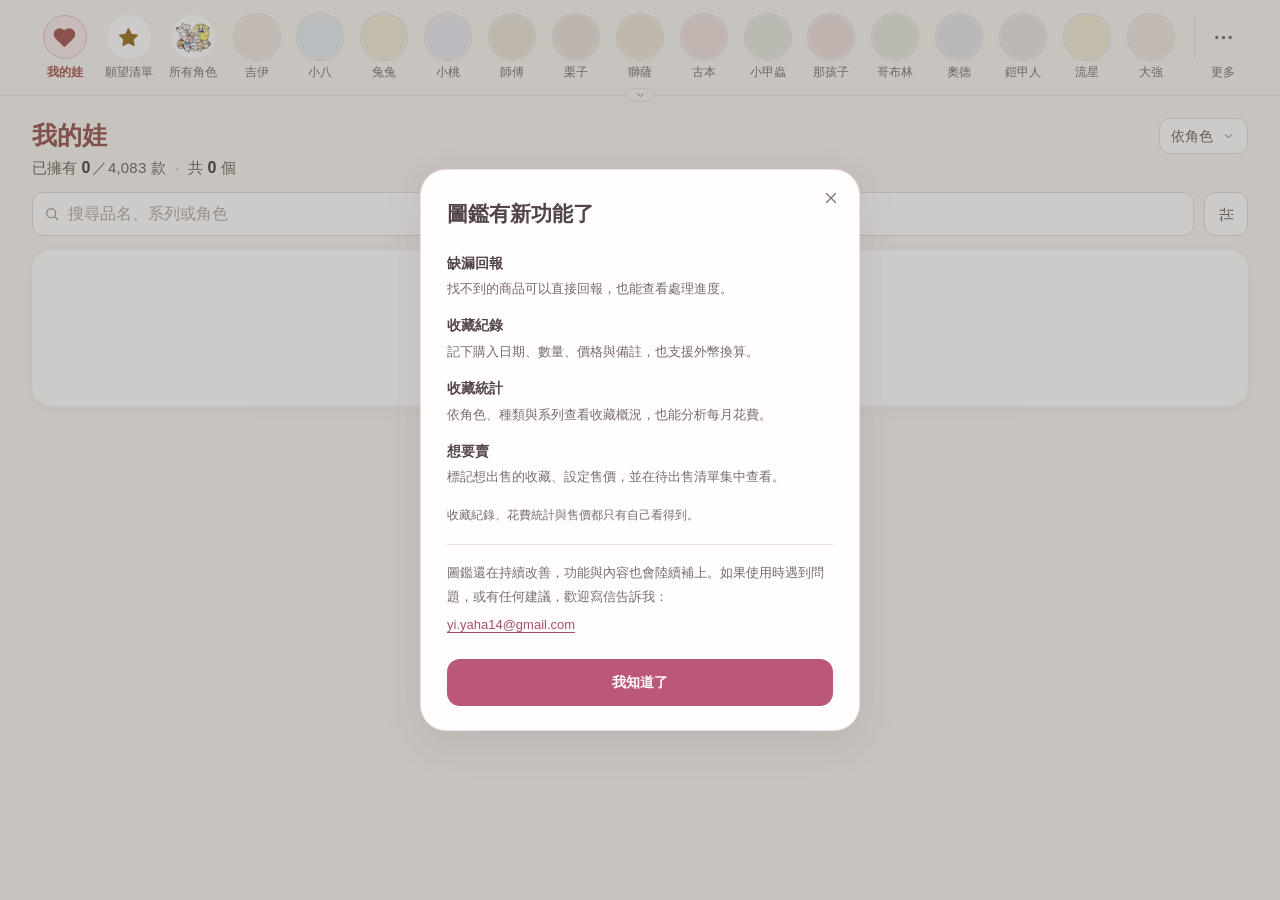
==== commit 6b9d4fe8: "頁面更新" ====
--- a/吉伊卡哇圖鑑/index.html
+++ b/吉伊卡哇圖鑑/index.html
@@ -26,13 +26,14 @@
   <link rel="icon" type="image/png" sizes="32x32" href="./assets/favicon-32.png?v=df3fbaeb64ed74fc">
   <link rel="icon" type="image/png" sizes="512x512" href="./assets/favicon-512.png?v=26e9acd5b5eeaf6b">
   <link rel="apple-touch-icon" sizes="180x180" href="./assets/apple-touch-icon.png?v=60efe155ab7622e9">
-  <link rel="stylesheet" href="./styles.css?v=72b4edb3da004c3e">
-  <link rel="stylesheet" href="./purchase.css?v=72b4edb3da004c3e">
-  <link rel="stylesheet" href="./account.css?v=72b4edb3da004c3e">
-  <link rel="stylesheet" href="./collection-overview.css?v=72b4edb3da004c3e">
-  <link rel="stylesheet" href="./report.css?v=72b4edb3da004c3e">
-  <script type="module" src="./app.mjs?v=72b4edb3da004c3e"></script>
-  <meta name="chiikawa-site-version" content="72b4edb3da004c3e">
+  <link rel="stylesheet" href="./styles.css?v=a81b8e1c6b961f81">
+  <link rel="stylesheet" href="./purchase.css?v=a81b8e1c6b961f81">
+  <link rel="stylesheet" href="./account.css?v=a81b8e1c6b961f81">
+  <link rel="stylesheet" href="./collection-overview.css?v=a81b8e1c6b961f81">
+  <link rel="stylesheet" href="./report.css?v=a81b8e1c6b961f81">
+  <link rel="stylesheet" href="./release-calendar.css?v=a81b8e1c6b961f81">
+  <script type="module" src="./app.mjs?v=a81b8e1c6b961f81"></script>
+  <meta name="chiikawa-site-version" content="a81b8e1c6b961f81">
 </head>
 <body>
   <a class="skip-link" href="#catalog">跳到圖鑑內容</a>
@@ -54,6 +55,7 @@
             <div class="menu-divider"></div>
             <button id="open-settings" aria-haspopup="dialog" aria-controls="settings-dialog" disabled><span data-icon="sliders"></span>收藏設定</button>
             <button id="open-selling" aria-haspopup="dialog" aria-controls="selling-dialog" disabled><span data-icon="sale"></span>待出售清單</button>
+            <button id="open-release-calendar" type="button" aria-haspopup="dialog" aria-controls="release-calendar"><span data-icon="calendar"></span>吉伊卡哇行事曆</button>
             <div class="menu-divider"></div>
             <button id="open-data"><span data-icon="box"></span>資料管理</button>
             <button id="open-guide" aria-haspopup="dialog" aria-controls="guide-dialog"><span data-icon="info"></span>使用說明</button>
@@ -110,6 +112,30 @@
   <footer class="privacy-footer"><a href="./privacy.html">隱私權與資料說明</a></footer>
 
   <dialog id="detail-dialog" class="detail-dialog" aria-labelledby="detail-title"><div id="detail-content"></div></dialog>
+  <dialog id="release-calendar" class="panel-dialog release-calendar" aria-labelledby="release-calendar-title">
+    <div class="dialog-heading">
+      <h2 id="release-calendar-title">吉伊卡哇行事曆</h2>
+      <button class="icon-button" type="button" data-close="release-calendar" aria-label="關閉吉伊卡哇行事曆" autofocus><span data-icon="close"></span></button>
+    </div>
+    <div class="release-month-controls">
+      <h3 id="release-month" aria-live="polite"></h3>
+      <button class="release-today" id="release-today" type="button" disabled><span>回到今天</span></button>
+    </div>
+    <div class="release-weekdays" aria-hidden="true"><span>日</span><span>一</span><span>二</span><span>三</span><span>四</span><span>五</span><span>六</span></div>
+    <div id="release-month-swipe" class="release-month-swipe" role="group" aria-labelledby="release-month" aria-keyshortcuts="ArrowLeft ArrowRight" tabindex="0">
+      <div id="release-month-track" class="release-month-track">
+        <div id="release-month-before" class="release-days release-month-before" aria-hidden="true" inert></div>
+        <div id="release-days" class="release-days"></div>
+        <div id="release-month-after" class="release-days release-month-after" aria-hidden="true" inert></div>
+      </div>
+    </div>
+    <section class="release-agenda" aria-labelledby="release-date">
+      <h3 id="release-date"></h3>
+      <p id="release-status" class="release-status" role="status"></p>
+      <button class="text-button" id="release-retry" type="button" hidden>重新載入</button>
+      <ul id="release-events" class="release-events"></ul>
+    </section>
+  </dialog>
   <dialog id="guide-dialog" class="panel-dialog guide-dialog" aria-labelledby="guide-title" aria-describedby="guide-description">
     <div class="dialog-heading"><h2 id="guide-title">使用說明</h2><button class="icon-button" data-close="guide-dialog" aria-label="關閉使用說明" autofocus><span data-icon="close"></span></button></div>
     <p id="guide-description" class="dialog-description">記錄收藏、查看花費，或回報還沒收錄的商品。點選下方項目查看操作方式。</p>
--- a/吉伊卡哇圖鑑/styles.css
+++ b/吉伊卡哇圖鑑/styles.css
@@ -691,6 +691,27 @@
 .product-name{font-weight:600}
 .privacy-footer{margin-top:30px}
 @media(min-width:701px){.search-filter-row{max-width:660px}.catalog-toolbar{max-width:660px}.filter-options{max-width:660px}.ownership-control button{padding-inline:24px}.product-grid{grid-template-columns:repeat(4,minmax(0,1fr))}}
+@media(min-width:960px){
+  #catalog > .catalog-heading .catalog-title-row{max-width:none}
+  #catalog > .filters .filter-controls{
+    grid-template-columns:minmax(220px,1.05fr) minmax(0,1fr) auto;
+    grid-template-areas:"search options toggle";
+    align-items:center;
+  }
+  #catalog > .filters .filter-controls:has(> #filter-options[hidden]){
+    grid-template-columns:minmax(0,1fr) auto;
+    grid-template-areas:"search toggle";
+  }
+  #catalog > .filters .search-filter-row{display:contents}
+  #catalog > .filters .search-control{grid-area:search;height:44px;min-height:44px}
+  #catalog > .filters .filter-toggle{grid-area:toggle;width:44px;height:44px;min-height:44px}
+  #catalog > .filters #filter-options{
+    grid-area:options;
+    max-width:none;
+    grid-template-columns:repeat(2,minmax(0,1fr)) minmax(0,1.25fr);
+  }
+  #catalog > .filters #filter-options .series-anchor{grid-column:auto}
+}
 @media(min-width:1100px){.product-grid{grid-template-columns:repeat(6,minmax(0,1fr))}}
 @media(max-width:700px){
   .header-inner{--nav-avatar:42px;--character-tab-min:55px;padding-inline:16px;gap:6px}
--- a/吉伊卡哇圖鑑/release-calendar.css
+++ b/吉伊卡哇圖鑑/release-calendar.css
@@ -0,0 +1,275 @@
+.release-calendar {
+  --release-day-inset: 6px;
+  width: 660px;
+  max-width: calc(100vw - 16px);
+  padding: 18px 20px 20px;
+}
+.release-calendar .dialog-heading { margin-bottom: 8px; }
+.release-month-controls {
+  display: flex;
+  align-items: center;
+  gap: 3px;
+  padding-inline: 4px;
+}
+.release-month-controls h3 {
+  flex: 1;
+  font-size: 16px;
+  font-weight: 650;
+  color: #a14f43;
+}
+.release-today {
+  display: inline-flex;
+  align-items: center;
+  min-height: 44px;
+}
+.release-today span {
+  display: inline-flex;
+  align-items: center;
+  min-height: 28px;
+  padding: 0 11px;
+  border: 1px solid transparent;
+  border-radius: 999px;
+  background: #a14f43;
+  color: #fff;
+  font-size: 12px;
+  font-weight: 650;
+}
+.release-today:disabled { cursor: default; }
+.release-today:disabled span {
+  border-color: var(--line);
+  background: var(--bg);
+  color: var(--muted);
+}
+.release-month-swipe {
+  overflow-x: auto;
+  overflow-y: hidden;
+  overscroll-behavior-x: contain;
+  scroll-snap-type: x mandatory;
+  scrollbar-width: none;
+  user-select: none;
+  cursor: grab;
+}
+.release-month-swipe::-webkit-scrollbar { display: none; }
+.release-month-swipe.is-dragging { scroll-snap-type: none; cursor: grabbing; }
+.release-month-track {
+  position: relative;
+  width: calc(100% * var(--month-pages, 3));
+}
+.release-month-track > .release-days {
+  width: calc(100% / var(--month-pages, 3));
+  scroll-snap-align: start;
+  scroll-snap-stop: always;
+}
+#release-days { margin-inline-start: calc(100% * var(--month-page, 1) / var(--month-pages, 3)); }
+.release-month-before, .release-month-after {
+  position: absolute;
+  inset-block: 0;
+  align-content: start;
+  overflow: hidden;
+}
+.release-month-before { inset-inline-start: 0; }
+.release-month-after { inset-inline-end: 0; }
+.release-month-track > [hidden] { display: none; }
+.release-weekdays, .release-days {
+  display: grid;
+  grid-template-columns: repeat(7, minmax(0, 1fr));
+}
+.release-days { grid-auto-rows: 86px; }
+.release-days > * {
+  border-inline-end: 1px solid var(--line);
+  border-block-end: 1px solid var(--line);
+}
+.release-days > :nth-child(7n) { border-inline-end: 0; }
+.release-days > :nth-last-child(-n+7) { border-block-end: 0; }
+.release-weekdays {
+  padding-bottom: 4px;
+  border-bottom: 1px solid var(--line);
+  font-size: 12px;
+  color: #71675f;
+  text-align: left;
+}
+.release-weekdays > span { padding-inline: var(--release-day-inset); }
+.release-days button {
+  display: flex;
+  flex-direction: column;
+  align-items: flex-start;
+  gap: 2px;
+  min-width: 0;
+  min-height: 0;
+  padding: 3px var(--release-day-inset) 4px;
+  text-align: left;
+  font-variant-numeric: tabular-nums;
+}
+.release-days .has-release-range {
+  position: relative;
+  isolation: isolate;
+}
+.release-days .has-release-range::before {
+  content: "";
+  position: absolute;
+  z-index: -1;
+  inset-inline: 0 -1px;
+  inset-block-start: 1px;
+  height: 18px;
+  background: #f1ddd6;
+  pointer-events: none;
+}
+.release-days .release-range-start::before {
+  inset-inline-start: 2px;
+  border-start-start-radius: 5px;
+  border-end-start-radius: 5px;
+}
+.release-days .release-range-end::before {
+  inset-inline-end: 2px;
+  border-start-end-radius: 5px;
+  border-end-end-radius: 5px;
+}
+.release-days .has-release-range .release-day-number { color: var(--coral-dark); }
+.release-days .has-multiple-releases { gap: 0; padding-block-end: 0; }
+.release-days .has-multiple-releases .release-day-summary { line-height: 11px; }
+.release-days .has-multiple-releases .release-day-summary + .release-day-summary { padding-top: 0; }
+.release-month-swipe.is-dragging button { cursor: grabbing; }
+.release-days button[aria-current="date"] .release-day-number {
+  color: var(--coral-dark);
+  text-decoration: underline;
+  text-underline-offset: 3px;
+}
+.release-days button[aria-pressed="true"] {
+  background: var(--pink);
+}
+.release-day-number {
+  font-size: 13px;
+  font-weight: 650;
+  line-height: 14px;
+}
+.release-day-summary {
+  display: grid;
+  width: 100%;
+  font-size: 11px;
+  line-height: 13px;
+}
+.release-day-summary + .release-day-summary {
+  padding-top: 3px;
+  border-top: 1px solid var(--line);
+}
+.release-day-summary time {
+  color: var(--coral-dark);
+  font-weight: 650;
+}
+.release-day-summary span {
+  display: -webkit-box;
+  overflow: hidden;
+  overflow-wrap: anywhere;
+  -webkit-box-orient: vertical;
+  -webkit-line-clamp: 2;
+}
+.release-day-more {
+  margin-inline-start: 4px;
+  color: #71675f;
+  font-size: 9px;
+  font-weight: 500;
+}
+.release-agenda {
+  min-height: 114px;
+  margin-top: 12px;
+  padding-top: 12px;
+  border-top: 1px solid var(--line);
+}
+.release-agenda h3 {
+  margin-bottom: 6px;
+  font-size: 14px;
+  font-weight: 650;
+}
+.release-status { color: #71675f; font-size: 12px; }
+.release-events { list-style: none; margin: 0; padding: 0; }
+.release-events li {
+  display: grid;
+  grid-template-columns: auto minmax(0, 1fr) auto;
+  align-items: start;
+  column-gap: 14px;
+  min-height: 38px;
+  padding: 8px 0;
+}
+.release-events li + li { border-top: 1px solid var(--line); }
+.release-event-hours {
+  color: var(--coral-dark);
+  font-weight: 650;
+  font-variant-numeric: tabular-nums;
+  white-space: nowrap;
+  line-height: 22px;
+}
+.release-event-details { min-width: 0; overflow-wrap: anywhere; }
+.release-event-details > span { display: block; line-height: 22px; }
+.release-event-context {
+  display: flex;
+  flex-wrap: wrap;
+  column-gap: 8px;
+  margin-top: 2px;
+  color: #71675f;
+  font-size: 12px;
+}
+.release-event-links {
+  display: flex;
+  grid-column: 1 / -1;
+  flex-wrap: wrap;
+  column-gap: 14px;
+}
+.release-event-links a, .release-event-add {
+  display: inline-flex;
+  align-items: center;
+  gap: 5px;
+  min-height: 32px;
+  color: var(--coral-dark);
+  font-size: 12px;
+  text-decoration: underline;
+  text-underline-offset: 3px;
+  white-space: nowrap;
+}
+.release-event-links svg, .release-event-add svg { width: 14px; height: 14px; flex: none; }
+.release-event-add {
+  margin-block-start: -5px;
+  width: 34px;
+  justify-content: center;
+  border: 1px solid #dfb9af;
+  border-radius: 999px;
+  background: #f8eeeb;
+  text-decoration: none;
+}
+@media (hover: hover) and (pointer: fine) {
+  .release-days button[aria-pressed="false"]:hover { background: var(--bg); }
+  .release-event-add:hover { background: #f0dfda; }
+}
+@media (min-width: 1100px) {
+  .release-calendar[open] {
+    display: grid;
+    width: 960px;
+    grid-template-columns: minmax(0, 618px) minmax(0, 1fr);
+    grid-template-areas:
+      "heading heading"
+      "controls agenda"
+      "weekdays agenda"
+      "dates agenda";
+    column-gap: 22px;
+    align-items: start;
+    align-content: start;
+  }
+  .release-calendar .dialog-heading { grid-area: heading; }
+  .release-month-controls { grid-area: controls; }
+  .release-weekdays { grid-area: weekdays; }
+  .release-month-swipe { grid-area: dates; }
+  .release-agenda {
+    grid-area: agenda;
+    min-width: 0;
+    margin: 0;
+    padding: 8px 0 0 18px;
+    border-top: 0;
+    border-inline-start: 1px solid var(--line);
+  }
+}
+@media (max-width: 540px) {
+  .release-calendar { --release-day-inset: 4px; padding: 14px 10px 16px; }
+  .release-calendar .dialog-heading, .release-agenda { margin-inline: 4px; }
+}
+@media (max-width: 360px) {
+  .release-day-summary { font-size: 10px; }
+}
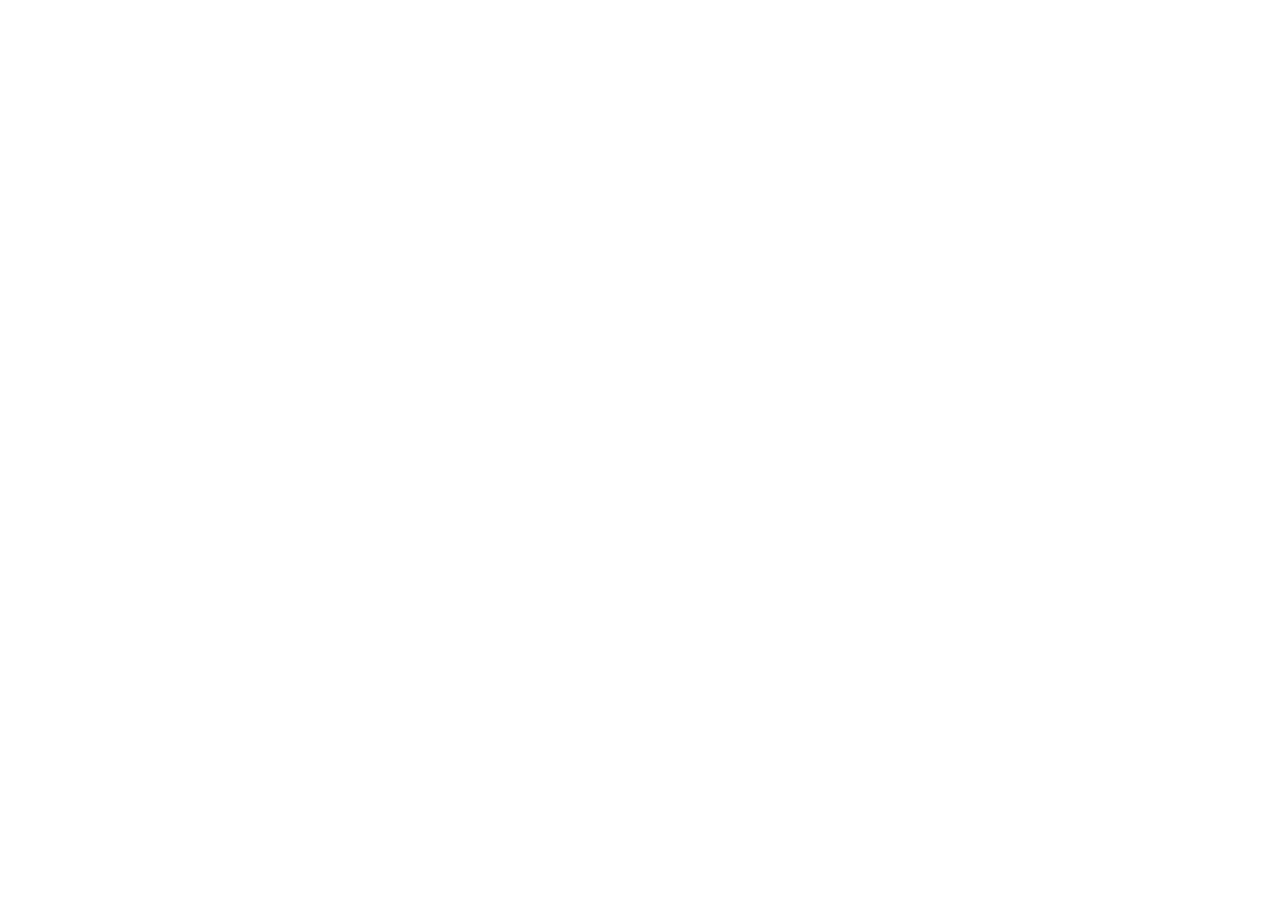
==== commit bff11edc: "頁面更新" ====
--- a/吉伊卡哇圖鑑/index.html
+++ b/吉伊卡哇圖鑑/index.html
@@ -3,263 +3,77 @@
 <head>
   <meta charset="utf-8">
   <meta name="viewport" content="width=device-width, initial-scale=1">
-  <meta name="theme-color" content="#F7F5F1">
-  <meta name="description" content="依角色、種類與系列瀏覽吉伊卡哇商品，整理我的娃。">
-  <meta property="og:type" content="website">
-  <meta property="og:locale" content="zh_TW">
-  <meta property="og:site_name" content="吉伊卡哇圖鑑">
+  <meta name="referrer" content="origin">
+  <meta name="robots" content="noindex">
   <meta property="og:title" content="吉伊卡哇圖鑑">
-  <meta property="og:description" content="依角色、種類與系列瀏覽吉伊卡哇商品，整理我的娃。">
-  <meta property="og:image" content="https://yi-yaha.github.io/chiikawa-collection/assets/favicon-512.png">
-  <meta property="og:image:type" content="image/png">
-  <meta property="og:image:width" content="512">
-  <meta property="og:image:height" content="512">
-  <meta property="og:image:alt" content="吉伊卡哇圖鑑的吉伊圖示">
-  <meta name="twitter:card" content="summary">
-  <meta name="twitter:title" content="吉伊卡哇圖鑑">
-  <meta name="twitter:description" content="依角色、種類與系列瀏覽吉伊卡哇商品，整理我的娃。">
-  <meta name="twitter:image" content="https://yi-yaha.github.io/chiikawa-collection/assets/favicon-512.png">
-  <meta name="twitter:image:alt" content="吉伊卡哇圖鑑的吉伊圖示">
-  <title>吉伊卡哇圖鑑</title>
-  <link rel="icon" type="image/x-icon" sizes="16x16 32x32 48x48" href="./favicon.ico?v=02b96246e090374e">
-  <link rel="icon" type="image/png" sizes="16x16" href="./assets/favicon-16.png?v=c9e48b28753a9ed9">
-  <link rel="icon" type="image/png" sizes="32x32" href="./assets/favicon-32.png?v=df3fbaeb64ed74fc">
-  <link rel="icon" type="image/png" sizes="512x512" href="./assets/favicon-512.png?v=26e9acd5b5eeaf6b">
-  <link rel="apple-touch-icon" sizes="180x180" href="./assets/apple-touch-icon.png?v=60efe155ab7622e9">
-  <link rel="stylesheet" href="./styles.css?v=a81b8e1c6b961f81">
-  <link rel="stylesheet" href="./purchase.css?v=a81b8e1c6b961f81">
-  <link rel="stylesheet" href="./account.css?v=a81b8e1c6b961f81">
-  <link rel="stylesheet" href="./collection-overview.css?v=a81b8e1c6b961f81">
-  <link rel="stylesheet" href="./report.css?v=a81b8e1c6b961f81">
-  <link rel="stylesheet" href="./release-calendar.css?v=a81b8e1c6b961f81">
-  <script type="module" src="./app.mjs?v=a81b8e1c6b961f81"></script>
-  <meta name="chiikawa-site-version" content="a81b8e1c6b961f81">
+  <meta property="og:description" content="吉伊卡哇圖鑑已搬到新網址。">
+  <meta property="og:image" content="https://chiikawa-collection.pages.dev/assets/favicon-512.png">
+  <link rel="canonical" href="https://chiikawa-collection.pages.dev/">
+  <title>吉伊卡哇圖鑑已搬家</title>
+  <style>
+    body { margin:0; min-height:100vh; display:grid; place-items:center; background:#F7F5F1; color:#3B332D;
+      font-family:-apple-system, BlinkMacSystemFont, "PingFang TC", "Noto Sans TC", sans-serif; text-align:center; padding:16px; box-sizing:border-box; }
+    a { color:#A75D59; font-weight:600; }
+  </style>
+  <script>
+    // 吉伊卡哇圖鑑已搬到 chiikawa-collection.pages.dev。
+    // 這頁把舊網址導到新網址的同一頁（保留好友代碼等網址參數），新網址會顯示搬家提醒；
+    // 並把這台裝置上未登入時的收藏放在網址 # 後面一起帶過去（# 後面的內容不會傳到任何伺服器）。
+    // 登入帳號的收藏存在雲端，登入資料不搬移，到新網址重新登入即可。
+    (function (global) {
+      var NEW_ORIGIN = 'https://chiikawa-collection.pages.dev';
+      var OLD_BASE = '/chiikawa-collection/';
+      var MARK = '#chiikawa-transfer=';
+      var LIMIT = 1500000;
+
+      function targetPath(pathname) {
+        var rest = pathname.indexOf(OLD_BASE) === 0 ? pathname.slice(OLD_BASE.length) : pathname.replace(/^\/+/, '');
+        try { rest = decodeURI(rest); rest = encodeURI(rest); } catch (error) {}
+        if (rest === '' || rest === 'index.html') return '/';
+        if (/(^|\/)index\.html$/.test(rest)) return '/' + rest.slice(0, -'index.html'.length);
+        if (/\.html$/.test(rest)) return '/' + rest.slice(0, -'.html'.length);
+        return '/' + rest;
+      }
+      function transferKey(key) {
+        return key === 'chiikawa-collection-v1' || key === 'chiikawa-collection-v1-last-clear' ||
+          key === 'chiikawa-collection-v1-filters-expanded' || key.indexOf('chiikawa-collection-v1-migration-') === 0 ||
+          key.indexOf('chiikawa-feature-intro-seen-') === 0;
+      }
+      function encode(text) {
+        var bytes = new global.TextEncoder().encode(text), binary = '';
+        for (var index = 0; index < bytes.length; index += 0x8000) {
+          binary += String.fromCharCode.apply(null, bytes.subarray(index, index + 0x8000));
+        }
+        return global.btoa(binary).replace(/\+/g, '-').replace(/\//g, '_').replace(/=+$/, '');
+      }
+      function transfer() {
+        try {
+          var storage = global.localStorage, items = {}, count = 0;
+          for (var index = 0; index < storage.length; index += 1) {
+            var key = storage.key(index);
+            if (!transferKey(key)) continue;
+            var value = storage.getItem(key);
+            if (typeof value === 'string') { items[key] = value; count += 1; }
+          }
+          if (!count) return '';
+          var encoded = encode(JSON.stringify({ v:1, items:items }));
+          return encoded.length <= LIMIT ? MARK + encoded : '';
+        } catch (error) { return ''; }
+      }
+
+      var location = global.location;
+      var data = transfer();
+      var target = NEW_ORIGIN + targetPath(location.pathname) + location.search + (data || '#chiikawa-moved');
+      global.__chiikawaRedirectTarget = target;
+      location.replace(target);
+    })(window);
+  </script>
 </head>
 <body>
-  <a class="skip-link" href="#catalog">跳到圖鑑內容</a>
-  <header class="site-header">
-    <div class="header-inner">
-      <nav class="character-nav" id="character-nav" aria-label="選擇我的娃、願望清單、所有角色或個別角色">
-        <div class="character-picker-heading" id="character-picker-heading" hidden><span class="character-picker-title">所有角色</span><span class="character-sort-hint">長按拖曳頭貼，調整順序</span></div>
-        <span id="character-sort-help" class="visually-hidden">展開後可長按拖曳角色頭貼調整順序，或按住 Alt 搭配方向鍵移動。我的娃、願望清單與所有角色固定在最前面。</span>
-        <span id="character-sort-status" class="visually-hidden" role="status" aria-live="polite"></span>
-        <div id="character-tabs" class="character-tabs"><span class="loading-label">載入角色…</span></div>
-        <button class="icon-button character-toggle" id="character-toggle" type="button" aria-label="展開所有角色" aria-expanded="false" aria-controls="character-tabs" disabled><span data-icon="chevron"></span></button>
-      </nav>
-      <div class="header-actions">
-        <div class="menu-anchor">
-          <button class="more-tab" id="more-button" aria-label="更多選項" aria-expanded="false" aria-controls="more-menu"><span class="more-avatar"><span data-icon="more"></span><span id="more-notification-dot" class="notification-dot" aria-hidden="true" hidden></span></span><span>更多</span></button>
-          <div class="more-menu" id="more-menu" hidden>
-            <button id="open-account" aria-haspopup="dialog" aria-controls="account-dialog"><span data-icon="person"></span><span class="account-menu-copy"><span id="account-menu-name">個人資料</span><small id="account-menu-status">登入，讓收藏跟著你</small></span></button>
-            <button id="open-friends" aria-haspopup="dialog" aria-controls="friends-dialog"><span data-icon="friends"></span>好友<span id="friends-menu-badge" class="friends-menu-badge" hidden></span></button>
-            <div class="menu-divider"></div>
-            <button id="open-settings" aria-haspopup="dialog" aria-controls="settings-dialog" disabled><span data-icon="sliders"></span>收藏設定</button>
-            <button id="open-selling" aria-haspopup="dialog" aria-controls="selling-dialog" disabled><span data-icon="sale"></span>待出售清單</button>
-            <button id="open-release-calendar" type="button" aria-haspopup="dialog" aria-controls="release-calendar"><span data-icon="calendar"></span>吉伊卡哇行事曆</button>
-            <div class="menu-divider"></div>
-            <button id="open-data"><span data-icon="box"></span>資料管理</button>
-            <button id="open-guide" aria-haspopup="dialog" aria-controls="guide-dialog"><span data-icon="info"></span>使用說明</button>
-            <button id="share-catalog" type="button"><span data-icon="share"></span>分享圖鑑</button>
-          </div>
-        </div>
-      </div>
-    </div>
-  </header>
-  <main class="page-shell">
-    <section id="catalog" class="catalog" aria-labelledby="catalog-title">
-      <div class="catalog-heading">
-        <div class="catalog-title-row">
-          <h1 id="catalog-title"></h1>
-          <label hidden><select id="grouping-select" aria-label="排列方式" disabled><option value="character">依角色</option><option value="type">依種類</option><option value="series">依系列</option></select></label>
-        </div>
-        <p id="result-count" class="layout-summary" role="status" aria-live="polite">正在整理圖鑑…</p>
-      </div>
-      <div class="filters">
-        <div class="filter-controls">
-          <div class="search-filter-row">
-            <label class="search-control"><span data-icon="search"></span><input id="catalog-search" type="search" placeholder="搜尋品名、系列或角色" aria-label="搜尋品名、系列名稱或角色" autocomplete="off"></label>
-            <button class="filter-toggle" id="filter-toggle" aria-label="展開地區、種類與系列篩選" aria-expanded="false" aria-controls="filter-options"><span data-icon="sliders"></span><span id="filter-toggle-label">篩選</span><span class="filter-count" id="filter-count" hidden>0</span><span class="filter-toggle-chevron" data-icon="chevron"></span></button>
-          </div>
-          <div id="filter-options" class="filter-options" hidden>
-            <label class="select-control"><select id="region-filter" aria-label="篩選地區"><option value="">全部地區</option></select><span data-icon="chevron"></span></label>
-            <label class="select-control"><select id="type-filter" aria-label="篩選種類"><option value="">全部種類</option></select><span data-icon="chevron"></span></label>
-            <div class="series-anchor">
-              <button id="series-toggle" class="select-control series-toggle" aria-label="篩選系列：全部系列" aria-haspopup="dialog" aria-expanded="false" aria-controls="series-popover"><span id="series-label">全部系列</span><span data-icon="chevron"></span></button>
-              <div id="series-popover" class="series-popover" role="dialog" aria-label="選擇系列" hidden>
-                <div class="series-popover-tools">
-                  <div class="series-search-wrap"><span data-icon="search"></span><input id="series-search" type="search" placeholder="搜尋系列或分類" aria-label="搜尋系列或分類" autocomplete="off"></div>
-                  <button type="button" class="series-popover-close" data-close-filter-menu aria-label="關閉系列選單"><span data-icon="close"></span></button>
-                </div>
-                <div id="series-options" class="series-options"></div>
-              </div>
-            </div>
-          </div>
-        </div>
-      </div>
-      <div class="catalog-toolbar">
-        <div class="ownership-control" id="ownership-control" role="group" aria-label="篩選擁有狀態" hidden>
-          <button type="button" data-ownership="all" class="active" aria-pressed="true">全部</button>
-          <button type="button" data-ownership="owned" aria-pressed="false">已擁有</button>
-          <button type="button" data-ownership="unowned" aria-pressed="false">未擁有</button>
-        </div>
-      </div>
-      <p id="result-context" class="result-context" role="status" aria-live="polite" hidden></p>
-      <div class="filter-summary"><div id="active-filters" class="active-filters"></div><button id="reset-filters" class="text-button" hidden><span data-icon="reset"></span>重設篩選</button></div>
-      <div id="catalog-content" aria-busy="true"><div class="product-grid skeleton-grid" aria-hidden="true"><div></div><div></div><div></div><div></div><div></div><div></div></div></div>
-    </section>
-
+  <main>
+    <h1>吉伊卡哇圖鑑搬家了</h1>
+    <p>正在前往新網址……</p>
+    <p><a href="https://chiikawa-collection.pages.dev/">https://chiikawa-collection.pages.dev/</a></p>
   </main>
-  <footer class="privacy-footer"><a href="./privacy.html">隱私權與資料說明</a></footer>
-
-  <dialog id="detail-dialog" class="detail-dialog" aria-labelledby="detail-title"><div id="detail-content"></div></dialog>
-  <dialog id="release-calendar" class="panel-dialog release-calendar" aria-labelledby="release-calendar-title">
-    <div class="dialog-heading">
-      <h2 id="release-calendar-title">吉伊卡哇行事曆</h2>
-      <button class="icon-button" type="button" data-close="release-calendar" aria-label="關閉吉伊卡哇行事曆" autofocus><span data-icon="close"></span></button>
-    </div>
-    <div class="release-month-controls">
-      <h3 id="release-month" aria-live="polite"></h3>
-      <button class="release-today" id="release-today" type="button" disabled><span>回到今天</span></button>
-    </div>
-    <div class="release-weekdays" aria-hidden="true"><span>日</span><span>一</span><span>二</span><span>三</span><span>四</span><span>五</span><span>六</span></div>
-    <div id="release-month-swipe" class="release-month-swipe" role="group" aria-labelledby="release-month" aria-keyshortcuts="ArrowLeft ArrowRight" tabindex="0">
-      <div id="release-month-track" class="release-month-track">
-        <div id="release-month-before" class="release-days release-month-before" aria-hidden="true" inert></div>
-        <div id="release-days" class="release-days"></div>
-        <div id="release-month-after" class="release-days release-month-after" aria-hidden="true" inert></div>
-      </div>
-    </div>
-    <section class="release-agenda" aria-labelledby="release-date">
-      <h3 id="release-date"></h3>
-      <p id="release-status" class="release-status" role="status"></p>
-      <button class="text-button" id="release-retry" type="button" hidden>重新載入</button>
-      <ul id="release-events" class="release-events"></ul>
-    </section>
-  </dialog>
-  <dialog id="guide-dialog" class="panel-dialog guide-dialog" aria-labelledby="guide-title" aria-describedby="guide-description">
-    <div class="dialog-heading"><h2 id="guide-title">使用說明</h2><button class="icon-button" data-close="guide-dialog" aria-label="關閉使用說明" autofocus><span data-icon="close"></span></button></div>
-    <p id="guide-description" class="dialog-description">記錄收藏、查看花費，或回報還沒收錄的商品。點選下方項目查看操作方式。</p>
-    <p class="guide-example">同一款有 <strong>3 個</strong>，就是 <strong>1 款、3 個</strong>。</p>
-    <div class="guide-topics">
-      <details class="guide-topic" open>
-        <summary>怎麼記錄收藏與願望？<span data-icon="chevron"></span></summary>
-        <div class="guide-copy">
-          <p>在角色圖鑑、所有角色與「我的娃」裡，點商品圖片切換收藏，加入時先記為 1 個並顯示實心愛心；取消後愛心完全消失。點右下角的 ⓘ 開啟商品詳情，可以調整收藏數量。</p>
-          <p>還沒擁有、但想收藏的商品，可以點星星加入願望清單。在願望清單裡，點圖片不會變更收藏或願望；點星星並確認後才會移除。要加入收藏，可點 ⓘ 進入商品詳情操作，加入後會自動移出願望清單；願望不計入已收藏款數與持有個數。</p>
-          <p>將收藏數量調為 0，就會移出「我的娃」。已填寫的購入紀錄仍會保留；誤刪收藏時，可按提示中的「復原」。</p>
-        </div>
-      </details>
-      <details class="guide-topic">
-        <summary>怎麼記錄購入日期、金額與備註？<span data-icon="chevron"></span></summary>
-        <div class="guide-copy">
-          <p>開啟商品詳情後，在收藏數量下方點鉛筆圖示，填寫這筆的數量、購入日期、單價與備註。日期與金額都可選填，只記備註也可以。</p>
-          <p>金額請填<strong>每個的單價</strong>。例如同筆買 3 個、每個 500 元，合計就是 1,500 元；不同日期或價格可分筆記錄。</p>
-          <p>需要換算外幣時，先選幣別；台幣、外幣與匯率任填兩格，就會自動計算另一格。填寫完成後，記得按「儲存」。</p>
-          <p>減少收藏數量時，購入紀錄仍會保留；刪除購入紀錄則不會改變收藏數量。</p>
-        </div>
-      </details>
-      <details class="guide-topic">
-        <summary>怎麼查看收藏統計與花費？<span data-icon="chevron"></span></summary>
-        <div class="guide-copy">
-          <p>到右上角「⋯ → 收藏統計」，在「收藏概況」查看已收藏款數與持有個數，並依角色、種類或系列查看明細。篩選地區、種類及系列時，概況中的數字與完整度會一起更新。</p>
-          <p>「花費分析」可選擇 3、6 或 12 個月，再左右滑動查看其他時段。日期、花費合計、圖表與明細會一起更新。</p>
-          <p>點「明細」、月份或花費分布中的項目，可以查看對應的購入紀錄。</p>
-          <p>花費依<strong>台幣單價 × 數量</strong>計算，未填台幣金額或購入日期的紀錄不列入這裡的花費合計，原有紀錄仍保留。</p>
-        </div>
-      </details>
-      <details class="guide-topic">
-        <summary>怎麼使用「想要賣」與待出售清單？<span data-icon="chevron"></span></summary>
-        <div class="guide-copy">
-          <p>在商品詳情開啟「想要賣」，可填寫台幣售價，商品圖片會出現紅色「FOR SALE」標示。設定與售價會自動儲存，關閉「想要賣」也會保留上次售價。</p>
-          <p>到「⋯ → 待出售清單」，可集中查看已標記、且仍有收藏數量的商品；點圖片可開啟商品詳情。</p>
-          <p>賣出後，請自行調整收藏數量；數量為 0 時會移出清單。購入紀錄會保留，目前不記錄出售收入。這份清單與售價只有自己看得到。</p>
-        </div>
-      </details>
-      <details class="guide-topic">
-        <summary>找不到商品，怎麼回報？<span data-icon="chevron"></span></summary>
-        <div class="guide-copy">
-          <p>先試著搜尋品名、系列或角色；如果還沒收錄，到「⋯ → 回報缺少商品」填寫商品或系列名稱，再提供參考連結或商品圖片，也可以補充缺少的款式。</p>
-          <p>不用登入也能回報，最多可附 3 張圖片。送出後，到回報頁面的「我的回報」查看處理進度與回覆；有更新時，「⋯」與回報入口會顯示提醒。</p>
-          <p>未登入時，請用原本的瀏覽器查看回報；登入後送出的回報，可在同一帳號的其他裝置查看。回報內容與圖片不會直接公開。</p>
-        </div>
-      </details>
-      <details id="guide-progress" class="guide-topic">
-        <summary>收藏款數、持有個數與進度怎麼算？<span data-icon="chevron"></span></summary>
-        <div class="guide-copy">
-          <p>標題下的「已擁有」是目前角色或圖鑑範圍內擁有的不同款數，斜線後是收錄總款數；總個數則包含同款重複收藏的數量。</p>
-          <p>到「⋯ → 收藏設定」勾選想納入目標的種類，就會計入角色頭貼外圈的進度，種類名稱旁也會顯示「目標」。同款有多個，進度仍只計 1 款。</p>
-          <p>未勾選的種類照常記錄收藏款數與持有個數。搜尋與篩選只縮小下方商品清單，標題下保留目前角色或整個圖鑑的總覽，頭貼外圈仍顯示該角色的整體目標進度。</p>
-          <p>自己與好友的「收藏概況」都依實際收藏計算，不受收藏目標的勾選影響。系列完整度以目前篩選範圍的圖鑑款數計算。</p>
-        </div>
-      </details>
-      <details class="guide-topic">
-        <summary>怎麼搜尋、篩選與調整畫面？<span data-icon="chevron"></span></summary>
-        <dl class="guide-options">
-          <div><dt>搜尋與篩選</dt><dd>可搜尋品名、系列或角色。角色圖鑑與所有角色可切換「全部／已擁有／未擁有」，再搭配搜尋右側篩選圖示中的地區、種類與系列。系列可逐層展開與搜尋；收起篩選區後，已選條件仍會套用，圖示旁的小圓點表示已有篩選條件。</dd></div>
-          <div><dt>排列方式</dt><dd>點選圖鑑標題右側的排列按鈕，可選擇依角色、種類或系列排列，選項依目前頁面顯示。選擇特定系列時，會切換為依系列排列。</dd></div>
-          <div><dt>角色順序</dt><dd>展開上方頭貼列後，長按並拖曳角色；電腦可直接拖曳。順序會自動儲存，「我的娃」與願望清單也會沿用。</dd></div>
-          <div><dt>暱稱與頭貼</dt><dd>登入後，到「⋯ → 個人資料」修改。</dd></div>
-        </dl>
-      </details>
-      <details class="guide-topic">
-        <summary>怎麼查看好友的收藏？<span data-icon="chevron"></span></summary>
-        <div class="guide-copy">
-          <p>登入後，到「⋯ → 好友」加入好友，就能查看彼此的收藏與願望清單，也能比較收藏。</p>
-          <p>查看好友的商品時，點圖片或 ⓘ 可以開啟詳情。這裡的收藏、願望與購入紀錄操作，都是更新<strong>自己的圖鑑</strong>，不會更改好友的資料。</p>
-          <p>購入紀錄、花費統計與販售設定只有自己看得到，好友無法查看。</p>
-        </div>
-      </details>
-      <details class="guide-topic">
-        <summary>紀錄會存在哪裡？怎麼備份？<span data-icon="chevron"></span></summary>
-        <div class="guide-copy">
-          <p>未登入時，紀錄儲存在目前使用的瀏覽器；登入後可與帳號同步，在手機與電腦接續使用。</p>
-          <p>到「⋯ → 資料管理」可匯出或匯入備份，保留收藏數量、購入紀錄、願望清單、販售設定與售價、角色順序及收藏設定。</p>
-          <p>同一份備份重複匯入，數量不會累加；同款保留較大的收藏數量，購入紀錄與販售設定則保留目前已有的內容。</p>
-        </div>
-      </details>
-      <details class="guide-topic">
-        <summary>有問題或建議，怎麼聯絡？<span data-icon="chevron"></span></summary>
-        <div class="guide-copy">
-          <p>圖鑑還在持續改善，功能與內容也會陸續補上。如果使用時遇到問題，或有任何建議，歡迎寫信告訴我：</p>
-          <p><a href="mailto:yi.yaha14@gmail.com">yi.yaha14@gmail.com</a></p>
-          <p>如果是商品或系列還沒收錄，也可以直接使用「⋯ → 回報缺少商品」。</p>
-        </div>
-      </details>
-    </div>
-    <div class="guide-footer"><button class="primary-button" data-close="guide-dialog">知道了</button></div>
-  </dialog>
-  <dialog id="remove-dialog" class="panel-dialog compact-dialog" aria-labelledby="remove-title" aria-describedby="remove-description"><div class="warning-icon" data-icon="heart"></div><h2 id="remove-title">移出我的娃？</h2><p id="remove-description"></p><div class="confirm-actions"><button class="secondary-button" data-close="remove-dialog" autofocus>先保留</button><button class="danger-button" id="confirm-remove">確認移除</button></div></dialog>
-  <dialog id="selling-dialog" class="panel-dialog selling-dialog" aria-labelledby="selling-title">
-    <div class="selling-dialog-header"><div class="dialog-heading"><div class="selling-title-line"><h2 id="selling-title">待出售清單</h2><button type="button" id="selling-info" class="icon-button selling-info" aria-label="待出售清單說明" aria-haspopup="dialog" aria-controls="selling-help" aria-expanded="false"><span data-icon="info"></span></button></div><button class="icon-button" data-close="selling-dialog" aria-label="關閉待出售清單" autofocus><span data-icon="close"></span></button></div><p id="selling-count" class="selling-count" aria-live="polite"></p></div>
-    <div id="selling-content"></div>
-  </dialog>
-  <dialog id="selling-help" class="panel-dialog selling-help" aria-labelledby="selling-help-title">
-    <h2 id="selling-help-title">待出售清單說明</h2>
-    <p>賣出後，調整收藏數量；數量為 0 時，會自動移出清單。</p>
-    <p>購入紀錄會保留，不記錄出售收入。</p>
-    <div class="selling-help-actions"><button type="button" class="secondary-button" data-close="selling-help">知道了</button></div>
-  </dialog>
-  <dialog id="settings-dialog" class="panel-dialog settings-dialog" aria-labelledby="settings-title" aria-describedby="settings-description">
-    <div class="dialog-heading"><h2 id="settings-title">收藏設定</h2><button class="icon-button" data-close="settings-dialog" aria-label="關閉收藏設定" autofocus><span data-icon="close"></span></button></div>
-    <p id="settings-description" class="dialog-description">勾選的種類會標示「目標」，並計入角色頭貼外圈進度。<br>所有種類的實際收藏款數與持有個數都會完整記錄。</p>
-    <fieldset class="progress-types"><legend>納入收藏目標</legend><div id="progress-type-options" class="progress-type-options"></div></fieldset>
-    <p class="settings-note">設定會自動儲存，並隨收藏備份保留。<button id="settings-guide" class="guide-link" aria-haspopup="dialog" aria-controls="guide-dialog">看看進度怎麼算</button></p>
-    <div class="settings-footer"><button class="primary-button" data-close="settings-dialog">完成</button></div>
-  </dialog>
-  <dialog id="data-dialog" class="panel-dialog" aria-labelledby="data-title">
-    <div class="dialog-heading"><div><h2 id="data-title">資料管理</h2></div><button class="icon-button" data-close="data-dialog" aria-label="關閉資料管理"><span data-icon="close"></span></button></div>
-    <p id="data-description" class="dialog-description">目前收藏儲存在這台裝置。登入帳號後，可以在手機與電腦接續使用，也能繼續匯出備份。</p>
-    <div id="cloud-sync-status" class="cloud-sync-status" role="status"><span id="cloud-sync-label">收藏儲存在這台裝置</span><button id="sync-now" class="text-button" hidden>立即同步</button><button id="resolve-sync" class="text-button" hidden>處理同步差異</button></div>
-    <button id="import-guest-collection" class="text-button guest-import-button" hidden>帶入這台裝置原有的收藏</button>
-    <div class="data-summary"><span data-icon="heart"></span><div><strong id="data-count">0 款收藏，共 0 個</strong><span id="data-wish-count">願望清單 0 款</span></div></div>
-    <button id="export-data" class="data-action"><span data-icon="download"></span><span><strong>匯出收藏備份</strong><small>保存收藏數量、願望清單與角色順序</small></span><span data-icon="arrow-right"></span></button>
-    <button id="import-data" class="data-action"><span data-icon="upload"></span><span><strong>匯入收藏備份</strong><small>合併收藏與願望清單，套用備份中的排列設定</small></span><span data-icon="arrow-right"></span></button>
-    <input id="import-file" type="file" accept="application/json,.json" hidden>
-    <p id="data-message" class="data-message" role="status"></p>
-    <div class="danger-zone"><div><strong>清除收藏紀錄</strong><p>清空「我的娃」，願望清單與角色順序會保留。</p></div><button id="ask-clear" class="danger-button">清除紀錄</button></div>
-  </dialog>
-  <dialog id="clear-dialog" class="panel-dialog compact-dialog" aria-labelledby="clear-title"><div class="warning-icon" data-icon="heart"></div><h2 id="clear-title">清除所有收藏紀錄？</h2><p id="clear-description">「我的娃」將會清空，商品圖鑑與角色順序會保留。建議先匯出備份。</p><div class="confirm-actions"><button class="secondary-button" data-close="clear-dialog">先保留</button><button class="danger-button" id="confirm-clear">確認清除收藏</button></div></dialog>
-  <div id="toast" class="toast" role="status" aria-live="polite" hidden><span data-icon="check"></span><span id="toast-message"></span><button id="toast-undo" hidden>復原</button></div>
-  <noscript><p class="noscript">請開啟瀏覽器的 JavaScript，才能瀏覽圖鑑和儲存收藏。</p></noscript>
 </body>
 </html>
